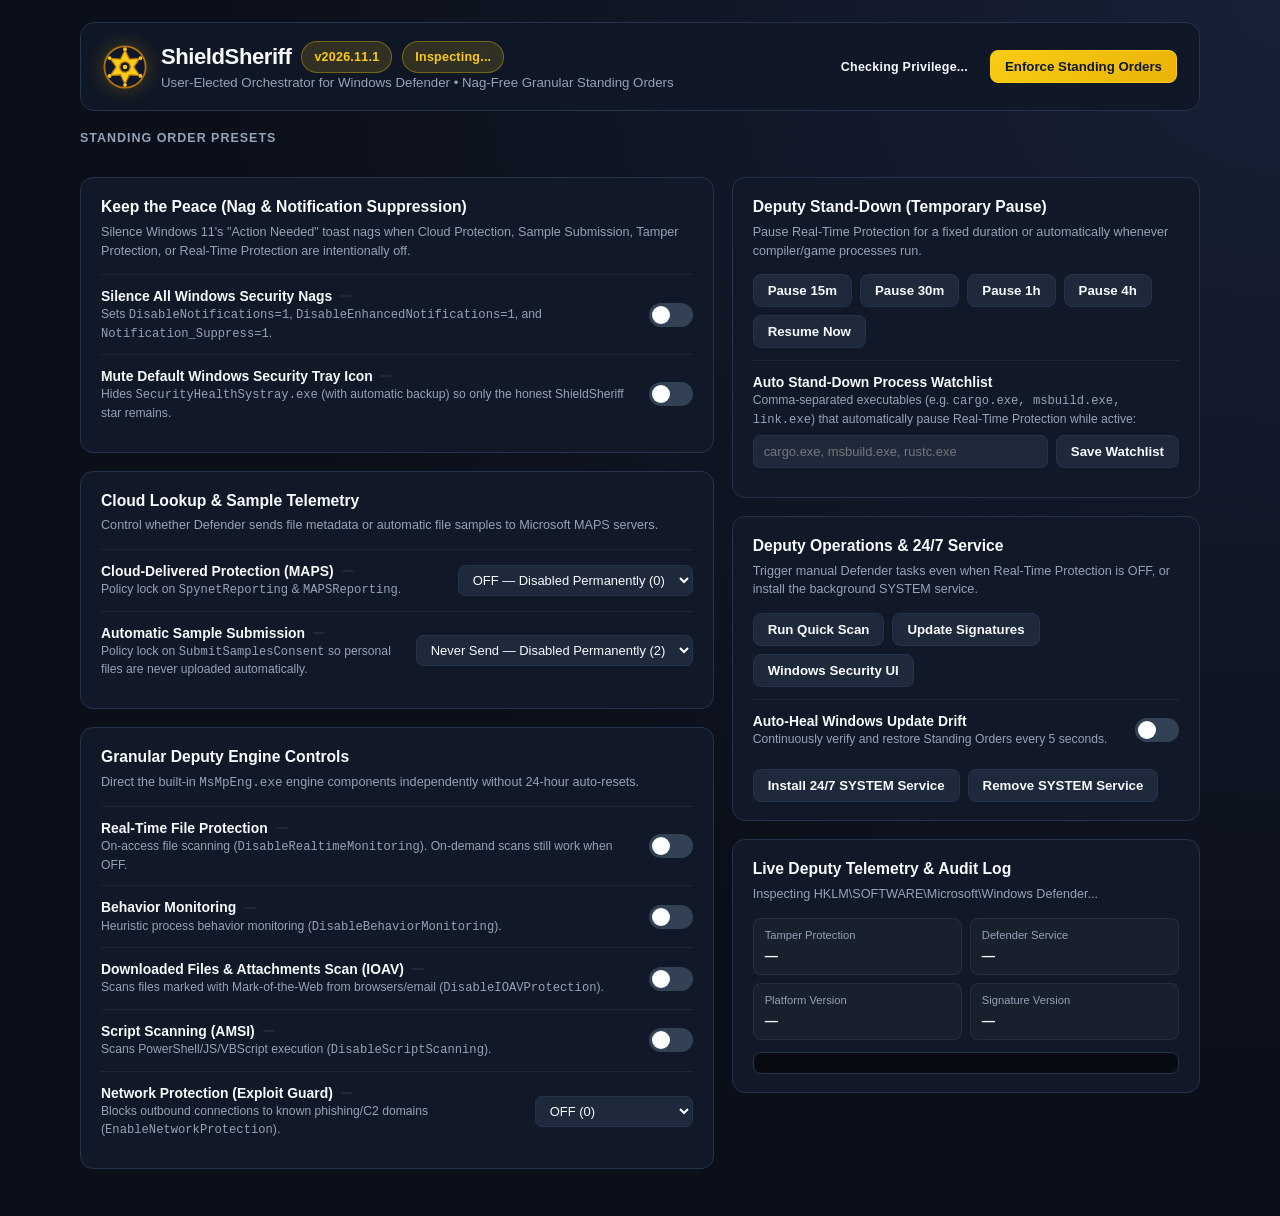
==== internal/ui/dashboard.html @ c029286a "feat(version): add structured CalVer metadata package and `version` subcommand Expose tested Windows" ====
<!DOCTYPE html>
<html lang="en">
<head>
<meta charset="UTF-8">
<meta name="viewport" content="width=device-width, initial-scale=1.0">
<title>ShieldSheriff — Command Center</title>
<style>
  :root {
    --bg: #0b0f19;
    --panel: #111827;
    --panel-alt: #1e293b;
    --border: #26334d;
    --gold: #facc15;
    --gold-dim: rgba(250, 204, 21, 0.14);
    --cyan: #38bdf8;
    --cyan-dim: rgba(56, 189, 248, 0.14);
    --green: #22c55e;
    --green-dim: rgba(34, 197, 94, 0.14);
    --amber: #fb923c;
    --amber-dim: rgba(251, 146, 60, 0.15);
    --text: #f8fafc;
    --muted: #94a3b8;
  }
  * { box-sizing: border-box; margin: 0; padding: 0; }
  body {
    font-family: "Segoe UI Variable Text", "Segoe UI", -apple-system, BlinkMacSystemFont, sans-serif;
    background: radial-gradient(circle at top right, #172036 0%, var(--bg) 60%);
    color: var(--text);
    min-height: 100vh;
    padding: 22px 26px 40px;
    line-height: 1.45;
  }
  .container { max-width: 1120px; margin: 0 auto; }

  /* Header */
  header {
    display: flex;
    align-items: center;
    justify-content: space-between;
    gap: 16px;
    padding: 18px 22px;
    background: rgba(17, 24, 39, 0.88);
    border: 1px solid var(--border);
    border-radius: 14px;
    backdrop-filter: blur(12px);
    margin-bottom: 18px;
  }
  .brand { display: flex; align-items: center; gap: 14px; }
  .brand svg { width: 44px; height: 44px; flex-shrink: 0; filter: drop-shadow(0 0 10px rgba(250, 204, 21, 0.25)); }
  .brand h1 { font-size: 1.38rem; font-weight: 700; letter-spacing: -0.02em; display: flex; align-items: center; gap: 10px; }
  .brand p { font-size: 0.83rem; color: var(--muted); }

  .header-right { display: flex; align-items: center; gap: 10px; flex-wrap: wrap; }
  .pill {
    display: inline-flex;
    align-items: center;
    gap: 7px;
    padding: 6px 12px;
    border-radius: 999px;
    font-size: 0.78rem;
    font-weight: 600;
    letter-spacing: 0.02em;
  }
  .pill.gold { background: var(--gold-dim); color: var(--gold); border: 1px solid rgba(250, 204, 21, 0.35); }
  .pill.green { background: var(--green-dim); color: var(--green); border: 1px solid rgba(34, 197, 94, 0.35); }
  .pill.cyan { background: var(--cyan-dim); color: var(--cyan); border: 1px solid rgba(56, 189, 248, 0.35); }
  .pill.amber { background: var(--amber-dim); color: var(--amber); border: 1px solid rgba(251, 146, 60, 0.4); }

  /* Buttons */
  button {
    font-family: inherit;
    cursor: pointer;
    border: 1px solid var(--border);
    background: var(--panel-alt);
    color: var(--text);
    padding: 8px 14px;
    border-radius: 8px;
    font-size: 0.83rem;
    font-weight: 600;
    transition: all 0.15s ease;
  }
  button:hover { border-color: var(--gold); background: #26354f; }
  button.primary {
    background: linear-gradient(135deg, #facc15 0%, #eab308 100%);
    color: #0f172a;
    border-color: #facc15;
  }
  button.primary:hover { filter: brightness(1.06); }
  button.warn {
    background: var(--amber-dim);
    color: var(--amber);
    border-color: rgba(251, 146, 60, 0.45);
  }

  /* Alert Callouts */
  .callout {
    padding: 14px 18px;
    border-radius: 12px;
    margin-bottom: 18px;
    display: none;
    align-items: center;
    justify-content: space-between;
    gap: 16px;
  }
  .callout.amber {
    background: rgba(251, 146, 60, 0.1);
    border: 1px solid rgba(251, 146, 60, 0.4);
  }
  .callout.cyan {
    background: rgba(56, 189, 248, 0.1);
    border: 1px solid rgba(56, 189, 248, 0.4);
  }
  .callout h3 { font-size: 0.92rem; margin-bottom: 3px; }
  .callout p { font-size: 0.81rem; color: var(--muted); }

  /* Presets Bar */
  .section-title {
    font-size: 0.78rem;
    text-transform: uppercase;
    letter-spacing: 0.08em;
    color: var(--muted);
    font-weight: 700;
    margin-bottom: 10px;
  }
  .presets-grid {
    display: grid;
    grid-template-columns: repeat(4, 1fr);
    gap: 12px;
    margin-bottom: 20px;
  }
  @media (max-width: 900px) { .presets-grid { grid-template-columns: repeat(2, 1fr); } }
  .preset-card {
    background: var(--panel);
    border: 1px solid var(--border);
    border-radius: 11px;
    padding: 13px 15px;
    cursor: pointer;
    transition: all 0.15s ease;
    display: flex;
    flex-direction: column;
    justify-content: space-between;
  }
  .preset-card:hover { border-color: rgba(250, 204, 21, 0.55); transform: translateY(-1px); }
  .preset-card.active {
    border-color: var(--gold);
    background: linear-gradient(180deg, rgba(250, 204, 21, 0.10) 0%, var(--panel) 100%);
    box-shadow: 0 0 0 1px rgba(250, 204, 21, 0.25);
  }
  .preset-card h4 { font-size: 0.89rem; color: var(--text); margin-bottom: 5px; display: flex; align-items: center; justify-content: space-between; }
  .preset-card p { font-size: 0.76rem; color: var(--muted); }

  /* Main 2-column Grid */
  .main-grid {
    display: grid;
    grid-template-columns: 1.15fr 0.85fr;
    gap: 18px;
  }
  @media (max-width: 920px) { .main-grid { grid-template-columns: 1fr; } }

  .card {
    background: var(--panel);
    border: 1px solid var(--border);
    border-radius: 13px;
    padding: 18px 20px;
    margin-bottom: 18px;
  }
  .card h2 {
    font-size: 0.98rem;
    font-weight: 700;
    margin-bottom: 4px;
    display: flex;
    align-items: center;
    justify-content: space-between;
  }
  .card .sub { font-size: 0.79rem; color: var(--muted); margin-bottom: 14px; }

  /* Toggle Rows */
  .setting-row {
    display: flex;
    align-items: center;
    justify-content: space-between;
    gap: 14px;
    padding: 11px 0;
    border-top: 1px solid rgba(255, 255, 255, 0.06);
  }
  .setting-row:first-of-type { border-top: none; }
  .setting-info h4 { font-size: 0.87rem; font-weight: 600; display: flex; align-items: center; gap: 8px; }
  .setting-info p { font-size: 0.76rem; color: var(--muted); }
  .live-tag {
    font-size: 0.68rem;
    padding: 1px 6px;
    border-radius: 4px;
    background: rgba(255,255,255,0.07);
    color: var(--muted);
    font-weight: 600;
  }

  /* Switch */
  .switch {
    position: relative;
    width: 44px;
    height: 24px;
    flex-shrink: 0;
  }
  .switch input { opacity: 0; width: 0; height: 0; }
  .slider {
    position: absolute; cursor: pointer;
    top: 0; left: 0; right: 0; bottom: 0;
    background-color: #334155;
    transition: .2s;
    border-radius: 24px;
  }
  .slider:before {
    position: absolute; content: "";
    height: 18px; width: 18px;
    left: 3px; bottom: 3px;
    background-color: white;
    transition: .2s;
    border-radius: 50%;
  }
  input:checked + .slider { background-color: var(--gold); }
  input:checked + .slider:before { transform: translateX(20px); background-color: #0f172a; }

  select, input[type="text"] {
    background: var(--panel-alt);
    color: var(--text);
    border: 1px solid var(--border);
    border-radius: 7px;
    padding: 6px 10px;
    font-size: 0.81rem;
    font-family: inherit;
  }

  .btn-row { display: flex; gap: 8px; flex-wrap: wrap; margin-top: 10px; }

  /* Telemetry KV & Audit Log */
  .kv-grid {
    display: grid;
    grid-template-columns: repeat(2, 1fr);
    gap: 8px;
    margin-bottom: 12px;
  }
  .kv-box {
    background: rgba(255, 255, 255, 0.03);
    border: 1px solid rgba(255, 255, 255, 0.06);
    border-radius: 8px;
    padding: 8px 11px;
  }
  .kv-box span { display: block; font-size: 0.7rem; color: var(--muted); }
  .kv-box strong { font-size: 0.83rem; }

  .audit-list {
    max-height: 185px;
    overflow-y: auto;
    font-family: "Cascadia Code", Consolas, monospace;
    font-size: 0.74rem;
    background: #080b12;
    border: 1px solid var(--border);
    border-radius: 8px;
    padding: 10px;
  }
  .audit-item { padding: 3px 0; border-bottom: 1px solid rgba(255,255,255,0.04); color: #cbd5e1; }
  .audit-item .ts { color: var(--muted); margin-right: 6px; }
  .audit-item .cat { color: var(--gold); font-weight: 700; margin-right: 6px; }

  #toast {
    position: fixed;
    bottom: 20px;
    right: 24px;
    background: #1e293b;
    border: 1px solid var(--gold);
    color: var(--text);
    padding: 11px 16px;
    border-radius: 10px;
    font-size: 0.83rem;
    font-weight: 600;
    box-shadow: 0 10px 30px rgba(0,0,0,0.5);
    display: none;
    z-index: 1000;
  }
</style>
</head>
<body>
<div class="container">
  <header>
    <div class="brand">
      <svg viewBox="0 0 64 64" fill="none" xmlns="http://www.w3.org/2000/svg">
        <circle cx="32" cy="32" r="30" fill="#0F172A" stroke="#B47309" stroke-width="2.5"/>
        <polygon points="32,7 38.5,20.5 53.5,19.5 45,32 53.5,44.5 38.5,43.5 32,57 25.5,43.5 10.5,44.5 19,32 10.5,19.5 25.5,20.5" fill="#FACC15" stroke="#B47309" stroke-width="1.8"/>
        <circle cx="32" cy="6" r="2.7" fill="#FACC15"/>
        <circle cx="54.5" cy="19" r="2.7" fill="#FACC15"/>
        <circle cx="54.5" cy="45" r="2.7" fill="#FACC15"/>
        <circle cx="32" cy="58" r="2.7" fill="#FACC15"/>
        <circle cx="9.5" cy="45" r="2.7" fill="#FACC15"/>
        <circle cx="9.5" cy="19" r="2.7" fill="#FACC15"/>
        <circle cx="32" cy="32" r="7.5" fill="#0F172A" stroke="#B47309" stroke-width="2"/>
        <circle cx="32" cy="32" r="3.2" fill="#FACC15"/>
      </svg>
      <div>
        <h1>ShieldSheriff <span class="pill gold" id="versionBadge">v2026.11.1</span> <span class="pill gold" id="complianceBadge">Inspecting...</span></h1>
        <p>User-Elected Orchestrator for Windows Defender &bull; Nag-Free Granular Standing Orders</p>
      </div>
    </div>
    <div class="header-right">
      <span class="pill" id="elevationBadge">Checking Privilege...</span>
      <button class="warn" id="btnElevate" style="display:none" onclick="elevateApp()">&#9889; Relaunch as Admin</button>
      <button onclick="enforceNow()" class="primary">Enforce Standing Orders</button>
    </div>
  </header>

  <!-- Tamper Protection Handoff Banner -->
  <div class="callout amber" id="tamperBanner">
    <div>
      <h3>One-Time Tamper Protection Handoff Needed</h3>
      <p>Windows Defender's kernel driver (<code>WdFilter.sys</code>) currently has <strong>Tamper Protection ON</strong>, which blocks third-party policy locks. Flip Tamper Protection OFF once in Windows Security so ShieldSheriff can lock your Standing Orders permanently.</p>
    </div>
    <button class="warn" onclick="apiCall('/api/open-winsec')">Open Windows Security</button>
  </div>

  <!-- Active Stand-Down Banner -->
  <div class="callout cyan" id="standDownBanner">
    <div>
      <h3 id="standDownTitle">Deputy Standing Down</h3>
      <p id="standDownDesc">Real-Time Protection is temporarily paused. ShieldSheriff will automatically restore your Standing Orders when complete.</p>
    </div>
    <button onclick="standDown(0)">Resume Duty Now</button>
  </div>

  <!-- Presets -->
  <div class="section-title">Standing Order Presets</div>
  <div class="presets-grid" id="presetsGrid"></div>

  <div class="main-grid">
    <!-- Left Column: Granular Standing Orders -->
    <div>
      <!-- Keep the Peace -->
      <div class="card">
        <h2>Keep the Peace (Nag &amp; Notification Suppression)</h2>
        <div class="sub">Silence Windows 11's "Action Needed" toast nags when Cloud Protection, Sample Submission, Tamper Protection, or Real-Time Protection are intentionally off.</div>

        <div class="setting-row">
          <div class="setting-info">
            <h4>Silence All Windows Security Nags <span class="live-tag" id="liveNagTag"></span></h4>
            <p>Sets <code>DisableNotifications=1</code>, <code>DisableEnhancedNotifications=1</code>, and <code>Notification_Suppress=1</code>.</p>
          </div>
          <label class="switch">
            <input type="checkbox" id="chkSuppressAllNags" onchange="saveOrdersFromUI()">
            <span class="slider"></span>
          </label>
        </div>

        <div class="setting-row">
          <div class="setting-info">
            <h4>Mute Default Windows Security Tray Icon <span class="live-tag" id="liveTrayTag"></span></h4>
            <p>Hides <code>SecurityHealthSystray.exe</code> (with automatic backup) so only the honest ShieldSheriff star remains.</p>
          </div>
          <label class="switch">
            <input type="checkbox" id="chkMuteSystray" onchange="saveOrdersFromUI()">
            <span class="slider"></span>
          </label>
        </div>
      </div>

      <!-- Cloud & Telemetry -->
      <div class="card">
        <h2>Cloud Lookup &amp; Sample Telemetry</h2>
        <div class="sub">Control whether Defender sends file metadata or automatic file samples to Microsoft MAPS servers.</div>

        <div class="setting-row">
          <div class="setting-info">
            <h4>Cloud-Delivered Protection (MAPS) <span class="live-tag" id="liveCloudTag"></span></h4>
            <p>Policy lock on <code>SpynetReporting</code> &amp; <code>MAPSReporting</code>.</p>
          </div>
          <select id="selCloud" onchange="saveOrdersFromUI()">
            <option value="0">OFF — Disabled Permanently (0)</option>
            <option value="1">Basic Membership (1)</option>
            <option value="2">Advanced Membership (2)</option>
          </select>
        </div>

        <div class="setting-row">
          <div class="setting-info">
            <h4>Automatic Sample Submission <span class="live-tag" id="liveSamplesTag"></span></h4>
            <p>Policy lock on <code>SubmitSamplesConsent</code> so personal files are never uploaded automatically.</p>
          </div>
          <select id="selSamples" onchange="saveOrdersFromUI()">
            <option value="2">Never Send — Disabled Permanently (2)</option>
            <option value="0">Always Prompt (0)</option>
            <option value="1">Send Safe Samples Only (1)</option>
            <option value="3">Send All Samples (3)</option>
          </select>
        </div>
      </div>

      <!-- Local Deputy Engine Toggles -->
      <div class="card">
        <h2>Granular Deputy Engine Controls</h2>
        <div class="sub">Direct the built-in <code>MsMpEng.exe</code> engine components independently without 24-hour auto-resets.</div>

        <div class="setting-row">
          <div class="setting-info">
            <h4>Real-Time File Protection <span class="live-tag" id="liveRtpTag"></span></h4>
            <p>On-access file scanning (<code>DisableRealtimeMonitoring</code>). On-demand scans still work when OFF.</p>
          </div>
          <label class="switch">
            <input type="checkbox" id="chkRealtime" onchange="saveOrdersFromUI()">
            <span class="slider"></span>
          </label>
        </div>

        <div class="setting-row">
          <div class="setting-info">
            <h4>Behavior Monitoring <span class="live-tag" id="liveBmTag"></span></h4>
            <p>Heuristic process behavior monitoring (<code>DisableBehaviorMonitoring</code>).</p>
          </div>
          <label class="switch">
            <input type="checkbox" id="chkBehavior" onchange="saveOrdersFromUI()">
            <span class="slider"></span>
          </label>
        </div>

        <div class="setting-row">
          <div class="setting-info">
            <h4>Downloaded Files &amp; Attachments Scan (IOAV) <span class="live-tag" id="liveIoavTag"></span></h4>
            <p>Scans files marked with Mark-of-the-Web from browsers/email (<code>DisableIOAVProtection</code>).</p>
          </div>
          <label class="switch">
            <input type="checkbox" id="chkIOAV" onchange="saveOrdersFromUI()">
            <span class="slider"></span>
          </label>
        </div>

        <div class="setting-row">
          <div class="setting-info">
            <h4>Script Scanning (AMSI) <span class="live-tag" id="liveScriptTag"></span></h4>
            <p>Scans PowerShell/JS/VBScript execution (<code>DisableScriptScanning</code>).</p>
          </div>
          <label class="switch">
            <input type="checkbox" id="chkScript" onchange="saveOrdersFromUI()">
            <span class="slider"></span>
          </label>
        </div>

        <div class="setting-row">
          <div class="setting-info">
            <h4>Network Protection (Exploit Guard) <span class="live-tag" id="liveNetTag"></span></h4>
            <p>Blocks outbound connections to known phishing/C2 domains (<code>EnableNetworkProtection</code>).</p>
          </div>
          <select id="selNetwork" onchange="saveOrdersFromUI()">
            <option value="0">OFF (0)</option>
            <option value="1">Enabled / Block (1)</option>
            <option value="2">Audit Mode Only (2)</option>
          </select>
        </div>
      </div>
    </div>

    <!-- Right Column: Stand-Down, Service, Telemetry & Audit -->
    <div>
      <!-- Stand-Down Timer & Process Watch -->
      <div class="card">
        <h2>Deputy Stand-Down (Temporary Pause)</h2>
        <div class="sub">Pause Real-Time Protection for a fixed duration or automatically whenever compiler/game processes run.</div>

        <div class="btn-row">
          <button onclick="standDown(15)">Pause 15m</button>
          <button onclick="standDown(30)">Pause 30m</button>
          <button onclick="standDown(60)">Pause 1h</button>
          <button onclick="standDown(240)">Pause 4h</button>
          <button onclick="standDown(0)">Resume Now</button>
        </div>

        <div class="setting-row" style="margin-top: 12px;">
          <div class="setting-info" style="width:100%">
            <h4>Auto Stand-Down Process Watchlist</h4>
            <p style="margin-bottom:6px">Comma-separated executables (e.g. <code>cargo.exe, msbuild.exe, link.exe</code>) that automatically pause Real-Time Protection while active:</p>
            <div style="display:flex; gap:8px;">
              <input type="text" id="txtWatchProcs" style="flex:1" placeholder="cargo.exe, msbuild.exe, rustc.exe">
              <button onclick="saveOrdersFromUI()">Save Watchlist</button>
            </div>
          </div>
        </div>
      </div>

      <!-- Deputy Actions & Persistence -->
      <div class="card">
        <h2>Deputy Operations &amp; 24/7 Service</h2>
        <div class="sub">Trigger manual Defender tasks even when Real-Time Protection is OFF, or install the background SYSTEM service.</div>

        <div class="btn-row" style="margin-bottom: 12px;">
          <button onclick="apiCall('/api/quick-scan')">Run Quick Scan</button>
          <button onclick="apiCall('/api/update-sigs')">Update Signatures</button>
          <button onclick="apiCall('/api/open-winsec')">Windows Security UI</button>
        </div>

        <div class="setting-row">
          <div class="setting-info">
            <h4>Auto-Heal Windows Update Drift</h4>
            <p>Continuously verify and restore Standing Orders every 5 seconds.</p>
          </div>
          <label class="switch">
            <input type="checkbox" id="chkEnforceLoop" onchange="saveOrdersFromUI()">
            <span class="slider"></span>
          </label>
        </div>

        <div class="btn-row">
          <button onclick="apiCall('/api/service-install')">Install 24/7 SYSTEM Service</button>
          <button onclick="apiCall('/api/service-uninstall')">Remove SYSTEM Service</button>
        </div>
      </div>

      <!-- Live Telemetry & Audit Log -->
      <div class="card">
        <h2>Live Deputy Telemetry &amp; Audit Log</h2>
        <div class="sub" id="cfgPathLabel">Inspecting HKLM\SOFTWARE\Microsoft\Windows Defender...</div>

        <div class="kv-grid">
          <div class="kv-box">
            <span>Tamper Protection</span>
            <strong id="kvTamper">—</strong>
          </div>
          <div class="kv-box">
            <span>Defender Service</span>
            <strong id="kvService">—</strong>
          </div>
          <div class="kv-box">
            <span>Platform Version</span>
            <strong id="kvPlatform">—</strong>
          </div>
          <div class="kv-box">
            <span>Signature Version</span>
            <strong id="kvSig">—</strong>
          </div>
        </div>

        <div class="audit-list" id="auditList"></div>
      </div>
    </div>
  </div>
</div>

<div id="toast"></div>

<script>
let currentState = null;

function showToast(msg) {
  const el = document.getElementById('toast');
  el.textContent = msg;
  el.style.display = 'block';
  clearTimeout(window._toastTimer);
  window._toastTimer = setTimeout(() => { el.style.display = 'none'; }, 3500);
}

async function fetchState() {
  try {
    const res = await fetch('/api/state');
    const data = await res.json();
    currentState = data;
    renderState(data);
  } catch (e) {
    console.error(e);
  }
}

function renderState(data) {
  const st = data.status;
  const ord = data.orders;
  const sd = data.standDown;
  if (data.version && data.version.version) {
    const vEl = document.getElementById('versionBadge');
    if (vEl) vEl.textContent = 'v' + data.version.version;
  }

  // Compliance Pill
  const compEl = document.getElementById('complianceBadge');
  if (sd.active) {
    compEl.className = 'pill cyan';
    compEl.textContent = 'STAND-DOWN ACTIVE';
  } else if (st.inCompliance) {
    compEl.className = 'pill green';
    compEl.textContent = '★ KEEPING THE PEACE';
  } else {
    compEl.className = 'pill amber';
    compEl.textContent = st.driftItems.length + ' DRIFT ITEM(S)';
  }

  // Elevation Pill
  const elevEl = document.getElementById('elevationBadge');
  const btnElev = document.getElementById('btnElevate');
  if (st.isElevated) {
    elevEl.className = 'pill gold';
    elevEl.textContent = '★ SHERIFF SWORN IN (ADMIN)';
    btnElev.style.display = 'none';
  } else {
    elevEl.className = 'pill amber';
    elevEl.textContent = 'READ-ONLY (UNPRIVILEGED)';
    btnElev.style.display = 'inline-block';
  }

  // Callout banners
  document.getElementById('tamperBanner').style.display = st.tamperProtectionActive ? 'flex' : 'none';
  const sdBanner = document.getElementById('standDownBanner');
  if (sd.active) {
    sdBanner.style.display = 'flex';
    document.getElementById('standDownTitle').textContent = 'Deputy Standing Down — ' + sd.reason;
  } else {
    sdBanner.style.display = 'none';
  }

  // Presets
  const pGrid = document.getElementById('presetsGrid');
  pGrid.innerHTML = '';
  (data.presets || []).forEach(p => {
    const div = document.createElement('div');
    div.className = 'preset-card' + (ord.presetName === p.id ? ' active' : '');
    div.onclick = () => applyPreset(p.id);
    div.innerHTML = `<h4>${p.name} ${ord.presetName === p.id ? '<span>★</span>' : ''}</h4><p>${p.description}</p>`;
    pGrid.appendChild(div);
  });

  // Form controls
  document.getElementById('chkSuppressAllNags').checked = !!ord.suppressAllNags;
  document.getElementById('chkMuteSystray').checked = !!ord.muteWindowsSecSystray;
  document.getElementById('selCloud').value = String(ord.cloudProtection);
  document.getElementById('selSamples').value = String(ord.sampleSubmission);
  document.getElementById('chkRealtime').checked = !!ord.realtimeProtection;
  document.getElementById('chkBehavior').checked = !!ord.behaviorMonitoring;
  document.getElementById('chkIOAV').checked = !!ord.ioavProtection;
  document.getElementById('chkScript').checked = !!ord.scriptScanning;
  document.getElementById('selNetwork').value = String(ord.networkProtection);
  document.getElementById('chkEnforceLoop').checked = !!ord.enforceLoop;

  if (document.activeElement !== document.getElementById('txtWatchProcs')) {
    document.getElementById('txtWatchProcs').value = (ord.autoStandDownProcesses || []).join(', ');
  }

  // Live tags
  document.getElementById('liveNagTag').textContent = st.nagsSuppressed ? 'Live: Silenced' : 'Live: Active';
  document.getElementById('liveTrayTag').textContent = st.securityTrayIconMuted ? 'Live: Muted' : 'Live: Visible';
  document.getElementById('liveCloudTag').textContent = 'Live: ' + (st.cloudProtection === 0 ? 'OFF' : st.cloudProtection);
  document.getElementById('liveSamplesTag').textContent = 'Live: ' + (st.sampleSubmission === 2 ? 'Never (2)' : st.sampleSubmission);
  document.getElementById('liveRtpTag').textContent = 'Live: ' + (st.realtimeProtection ? 'ON' : 'OFF');
  document.getElementById('liveBmTag').textContent = 'Live: ' + (st.behaviorMonitoring ? 'ON' : 'OFF');
  document.getElementById('liveIoavTag').textContent = 'Live: ' + (st.ioavProtection ? 'ON' : 'OFF');
  document.getElementById('liveScriptTag').textContent = 'Live: ' + (st.scriptScanning ? 'ON' : 'OFF');
  document.getElementById('liveNetTag').textContent = 'Live: ' + st.networkProtection;

  // Telemetry KV
  document.getElementById('kvTamper').textContent = st.tamperProtectionActive
    ? `ON (0x${st.tamperProtectionRaw.toString(16)})`
    : `OFF (0x${st.tamperProtectionRaw.toString(16)})`;
  document.getElementById('kvService').textContent = st.serviceRunning ? 'Running (Active)' : 'Stopped';
  document.getElementById('kvPlatform').textContent = st.platformVersion || 'Built-in';
  document.getElementById('kvSig').textContent = st.signatureVersion || '—';
  document.getElementById('cfgPathLabel').textContent = 'Orders file: ' + (data.configPath || '');

  // Audit Log
  const auditEl = document.getElementById('auditList');
  auditEl.innerHTML = '';
  (data.auditLog || []).forEach(entry => {
    const row = document.createElement('div');
    row.className = 'audit-item';
    const ts = new Date(entry.timestamp).toLocaleTimeString();
    row.innerHTML = `<span class="ts">[${ts}]</span><span class="cat">${entry.category}</span>${entry.message}`;
    auditEl.appendChild(row);
  });
}

async function saveOrdersFromUI() {
  if (!currentState) return;
  const watchRaw = document.getElementById('txtWatchProcs').value;
  const watchList = watchRaw.split(',').map(s => s.trim()).filter(Boolean);

  const orders = {
    ...currentState.orders,
    presetName: 'custom',
    elected: true,
    enforceLoop: document.getElementById('chkEnforceLoop').checked,
    suppressAllNags: document.getElementById('chkSuppressAllNags').checked,
    suppressEnhancedNags: document.getElementById('chkSuppressAllNags').checked,
    muteWindowsSecSystray: document.getElementById('chkMuteSystray').checked,
    cloudProtection: parseInt(document.getElementById('selCloud').value, 10),
    sampleSubmission: parseInt(document.getElementById('selSamples').value, 10),
    realtimeProtection: document.getElementById('chkRealtime').checked,
    behaviorMonitoring: document.getElementById('chkBehavior').checked,
    ioavProtection: document.getElementById('chkIOAV').checked,
    scriptScanning: document.getElementById('chkScript').checked,
    networkProtection: parseInt(document.getElementById('selNetwork').value, 10),
    autoStandDownProcesses: watchList,
  };

  const res = await fetch('/api/orders', {
    method: 'POST',
    headers: {'Content-Type': 'application/json'},
    body: JSON.stringify(orders)
  });
  const out = await res.json();
  showToast(out.message || 'Standing Orders updated');
  fetchState();
}

async function applyPreset(id) {
  const res = await fetch('/api/preset?id=' + encodeURIComponent(id), { method: 'POST' });
  const out = await res.json();
  showToast(out.message || 'Preset applied');
  fetchState();
}

async function standDown(minutes) {
  const res = await fetch('/api/standdown?minutes=' + minutes, { method: 'POST' });
  const out = await res.json();
  showToast(out.message || 'Updated Stand-Down state');
  fetchState();
}

async function enforceNow() {
  const res = await fetch('/api/enforce', { method: 'POST' });
  const out = await res.json();
  showToast(out.message || 'Standing Orders enforced');
  fetchState();
}

async function elevateApp() {
  const res = await fetch('/api/elevate', { method: 'POST' });
  const out = await res.json();
  showToast(out.message || 'Launching Administrator prompt...');
}

async function apiCall(path) {
  showToast('Working...');
  const res = await fetch(path, { method: 'POST' });
  const out = await res.json();
  showToast(out.message || 'Done');
  fetchState();
}

fetchState();
setInterval(fetchState, 3000);
</script>
</body>
</html>
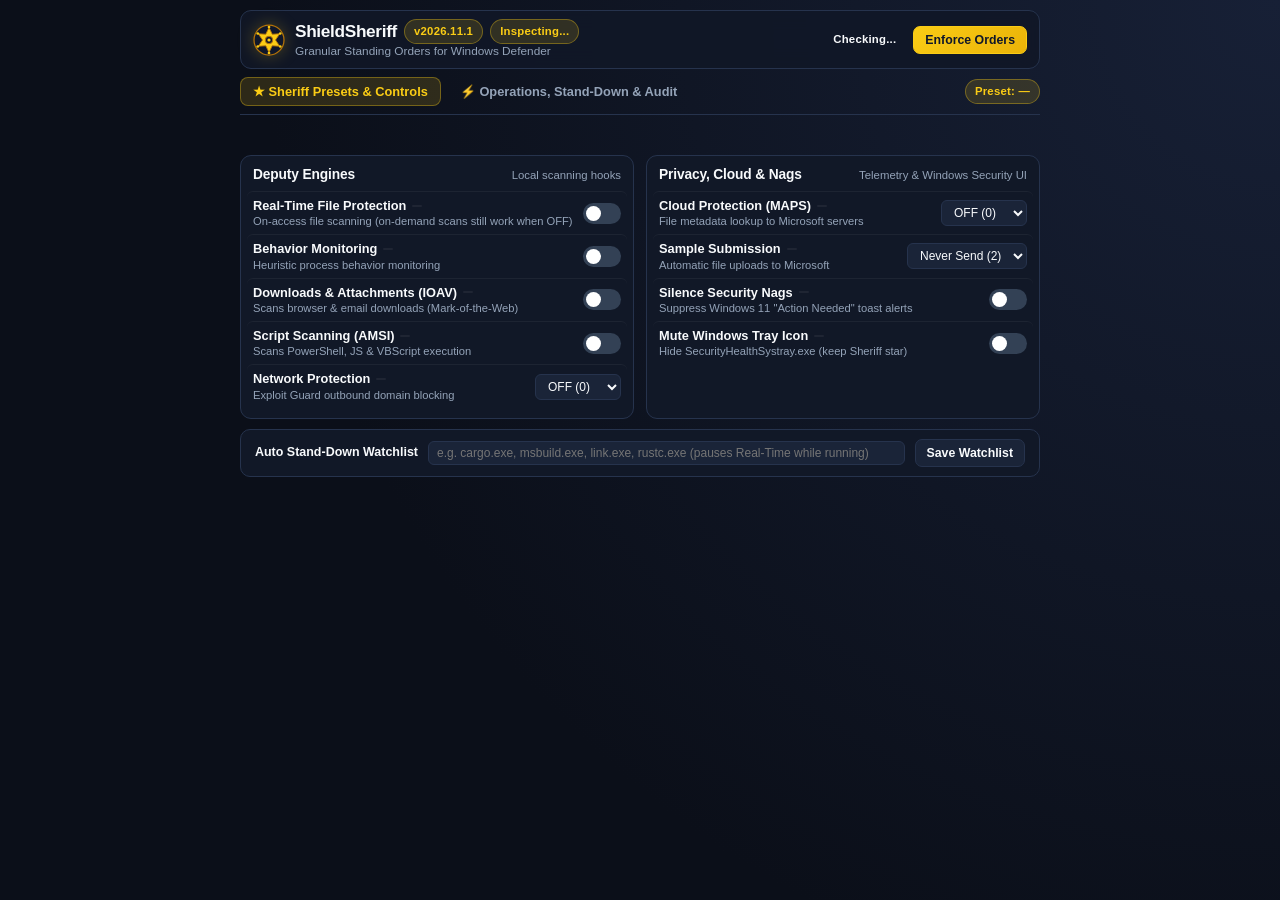
==== commit 4930abd0: "feat(ui): compact Command Center, SVG Sheriff presets, single-instance lock (v2026.11.2)" ====
--- a/internal/ui/dashboard.html
+++ b/internal/ui/dashboard.html
@@ -8,7 +8,7 @@
   :root {
     --bg: #0b0f19;
     --panel: #111827;
-    --panel-alt: #1e293b;
+    --panel-alt: #1a2438;
     --border: #26334d;
     --gold: #facc15;
     --gold-dim: rgba(250, 204, 21, 0.14);
@@ -24,60 +24,62 @@
   * { box-sizing: border-box; margin: 0; padding: 0; }
   body {
     font-family: "Segoe UI Variable Text", "Segoe UI", -apple-system, BlinkMacSystemFont, sans-serif;
-    background: radial-gradient(circle at top right, #172036 0%, var(--bg) 60%);
+    background: radial-gradient(circle at top right, #172036 0%, var(--bg) 65%);
     color: var(--text);
     min-height: 100vh;
-    padding: 22px 26px 40px;
-    line-height: 1.45;
-  }
-  .container { max-width: 1120px; margin: 0 auto; }
-
-  /* Header */
+    padding: 10px 14px 14px;
+    line-height: 1.35;
+    font-size: 13px;
+    overflow-x: hidden;
+  }
+  .container { max-width: 800px; margin: 0 auto; }
+
+  /* Compact Header */
   header {
     display: flex;
     align-items: center;
     justify-content: space-between;
-    gap: 16px;
-    padding: 18px 22px;
-    background: rgba(17, 24, 39, 0.88);
+    gap: 10px;
+    padding: 8px 12px;
+    background: rgba(17, 24, 39, 0.9);
     border: 1px solid var(--border);
-    border-radius: 14px;
-    backdrop-filter: blur(12px);
-    margin-bottom: 18px;
-  }
-  .brand { display: flex; align-items: center; gap: 14px; }
-  .brand svg { width: 44px; height: 44px; flex-shrink: 0; filter: drop-shadow(0 0 10px rgba(250, 204, 21, 0.25)); }
-  .brand h1 { font-size: 1.38rem; font-weight: 700; letter-spacing: -0.02em; display: flex; align-items: center; gap: 10px; }
-  .brand p { font-size: 0.83rem; color: var(--muted); }
-
-  .header-right { display: flex; align-items: center; gap: 10px; flex-wrap: wrap; }
+    border-radius: 11px;
+    backdrop-filter: blur(10px);
+    margin-bottom: 8px;
+  }
+  .brand { display: flex; align-items: center; gap: 10px; }
+  .brand svg { width: 32px; height: 32px; flex-shrink: 0; filter: drop-shadow(0 0 8px rgba(250, 204, 21, 0.25)); }
+  .brand h1 { font-size: 1.08rem; font-weight: 700; letter-spacing: -0.02em; display: flex; align-items: center; gap: 7px; flex-wrap: wrap; }
+  .brand p { font-size: 0.74rem; color: var(--muted); }
+
+  .header-right { display: flex; align-items: center; gap: 8px; flex-wrap: wrap; }
   .pill {
     display: inline-flex;
     align-items: center;
-    gap: 7px;
-    padding: 6px 12px;
+    gap: 5px;
+    padding: 4px 9px;
     border-radius: 999px;
-    font-size: 0.78rem;
+    font-size: 0.71rem;
     font-weight: 600;
     letter-spacing: 0.02em;
+    white-space: nowrap;
   }
   .pill.gold { background: var(--gold-dim); color: var(--gold); border: 1px solid rgba(250, 204, 21, 0.35); }
   .pill.green { background: var(--green-dim); color: var(--green); border: 1px solid rgba(34, 197, 94, 0.35); }
   .pill.cyan { background: var(--cyan-dim); color: var(--cyan); border: 1px solid rgba(56, 189, 248, 0.35); }
   .pill.amber { background: var(--amber-dim); color: var(--amber); border: 1px solid rgba(251, 146, 60, 0.4); }
 
-  /* Buttons */
   button {
     font-family: inherit;
     cursor: pointer;
     border: 1px solid var(--border);
     background: var(--panel-alt);
     color: var(--text);
-    padding: 8px 14px;
-    border-radius: 8px;
-    font-size: 0.83rem;
+    padding: 6px 11px;
+    border-radius: 7px;
+    font-size: 0.77rem;
     font-weight: 600;
-    transition: all 0.15s ease;
+    transition: all 0.14s ease;
   }
   button:hover { border-color: var(--gold); background: #26354f; }
   button.primary {
@@ -94,170 +96,336 @@
 
   /* Alert Callouts */
   .callout {
-    padding: 14px 18px;
-    border-radius: 12px;
-    margin-bottom: 18px;
+    padding: 9px 13px;
+    border-radius: 10px;
+    margin-bottom: 10px;
     display: none;
     align-items: center;
     justify-content: space-between;
-    gap: 16px;
-  }
-  .callout.amber {
-    background: rgba(251, 146, 60, 0.1);
-    border: 1px solid rgba(251, 146, 60, 0.4);
-  }
-  .callout.cyan {
-    background: rgba(56, 189, 248, 0.1);
-    border: 1px solid rgba(56, 189, 248, 0.4);
-  }
-  .callout h3 { font-size: 0.92rem; margin-bottom: 3px; }
-  .callout p { font-size: 0.81rem; color: var(--muted); }
-
-  /* Presets Bar */
-  .section-title {
-    font-size: 0.78rem;
-    text-transform: uppercase;
-    letter-spacing: 0.08em;
+    gap: 12px;
+  }
+  .callout.amber { background: rgba(251, 146, 60, 0.1); border: 1px solid rgba(251, 146, 60, 0.4); }
+  .callout.cyan { background: rgba(56, 189, 248, 0.1); border: 1px solid rgba(56, 189, 248, 0.4); }
+  .callout h3 { font-size: 0.83rem; margin-bottom: 1px; }
+  .callout p { font-size: 0.74rem; color: var(--muted); }
+
+  /* Tabs */
+  .tabs-bar {
+    display: flex;
+    align-items: center;
+    justify-content: space-between;
+    gap: 10px;
+    margin-bottom: 12px;
+    border-bottom: 1px solid var(--border);
+    padding-bottom: 8px;
+  }
+  .tabs { display: flex; gap: 6px; }
+  .tab-btn {
+    background: transparent;
+    border: 1px solid transparent;
     color: var(--muted);
-    font-weight: 700;
-    margin-bottom: 10px;
-  }
+    padding: 6px 12px;
+    border-radius: 8px;
+    font-size: 0.8rem;
+    font-weight: 600;
+  }
+  .tab-btn:hover { color: var(--text); background: rgba(255,255,255,0.04); border-color: transparent; }
+  .tab-btn.active {
+    background: var(--gold-dim);
+    color: var(--gold);
+    border-color: rgba(250, 204, 21, 0.35);
+  }
+  .tab-panel { display: none; }
+  .tab-panel.active { display: block; }
+
+  .mode-hint {
+    font-size: 0.74rem;
+    color: var(--muted);
+    display: flex;
+    align-items: center;
+    gap: 8px;
+  }
+
+  /* Sheriff Preset Gallery */
   .presets-grid {
     display: grid;
     grid-template-columns: repeat(4, 1fr);
-    gap: 12px;
-    margin-bottom: 20px;
-  }
-  @media (max-width: 900px) { .presets-grid { grid-template-columns: repeat(2, 1fr); } }
+    gap: 8px;
+    margin-bottom: 4px;
+  }
+  .preview-bar {
+    height: 18px;
+    line-height: 18px;
+    font-size: 0.72rem;
+    font-weight: 600;
+    color: var(--cyan);
+    margin-bottom: 6px;
+    white-space: nowrap;
+    overflow: hidden;
+    text-overflow: ellipsis;
+    opacity: 0;
+    transition: opacity 0.12s ease;
+  }
+  @media (max-width: 760px) { .presets-grid { grid-template-columns: repeat(2, 1fr); } }
+
   .preset-card {
     background: var(--panel);
     border: 1px solid var(--border);
     border-radius: 11px;
-    padding: 13px 15px;
+    overflow: hidden;
     cursor: pointer;
-    transition: all 0.15s ease;
+    transition: border-color 0.14s ease, box-shadow 0.14s ease, background 0.14s ease;
+    display: flex;
+    flex-direction: column;
+    position: relative;
+  }
+  .preset-card:hover {
+    border-color: rgba(56, 189, 248, 0.75);
+    background: #141d2e;
+    box-shadow: 0 6px 18px rgba(0, 0, 0, 0.35);
+  }
+  .preset-card.active {
+    border-color: var(--gold);
+    box-shadow: 0 0 0 1px rgba(250, 204, 21, 0.35), 0 6px 18px rgba(250, 204, 21, 0.1);
+  }
+  .preset-art {
+    position: relative;
+    width: 100%;
+    aspect-ratio: 16 / 10;
+    background: radial-gradient(circle at 50% 42%, #152038 0%, #090d16 85%);
+    overflow: hidden;
+    display: flex;
+    align-items: center;
+    justify-content: center;
+  }
+  .preset-art svg {
+    width: 100%;
+    height: 100%;
+    display: block;
+  }
+  .preset-art::after {
+    content: "";
+    position: absolute;
+    inset: 0;
+    pointer-events: none;
+    background: linear-gradient(180deg, transparent 62%, rgba(17, 24, 39, 0.85) 100%);
+  }
+  .preset-badge {
+    position: absolute;
+    top: 7px;
+    right: 7px;
+    z-index: 2;
+    font-size: 0.65rem;
+    font-weight: 700;
+    padding: 2px 7px;
+    border-radius: 999px;
+    background: rgba(11, 15, 25, 0.85);
+    border: 1px solid rgba(255,255,255,0.14);
+    color: var(--muted);
+  }
+  .preset-card.active .preset-badge {
+    background: var(--gold);
+    color: #0f172a;
+    border-color: var(--gold);
+  }
+  .preset-meta {
+    padding: 8px 10px 10px;
+    background: var(--panel);
+    flex: 1;
     display: flex;
     flex-direction: column;
     justify-content: space-between;
   }
-  .preset-card:hover { border-color: rgba(250, 204, 21, 0.55); transform: translateY(-1px); }
-  .preset-card.active {
-    border-color: var(--gold);
-    background: linear-gradient(180deg, rgba(250, 204, 21, 0.10) 0%, var(--panel) 100%);
-    box-shadow: 0 0 0 1px rgba(250, 204, 21, 0.25);
-  }
-  .preset-card h4 { font-size: 0.89rem; color: var(--text); margin-bottom: 5px; display: flex; align-items: center; justify-content: space-between; }
-  .preset-card p { font-size: 0.76rem; color: var(--muted); }
-
-  /* Main 2-column Grid */
-  .main-grid {
+  .preset-meta h4 {
+    font-size: 0.82rem;
+    font-weight: 700;
+    color: var(--text);
+    margin-bottom: 2px;
+  }
+  .preset-card.active .preset-meta h4 { color: var(--gold); }
+  .preset-meta p {
+    font-size: 0.7rem;
+    color: var(--muted);
+    line-height: 1.3;
+  }
+
+  /* Granular Controls Grid */
+  .controls-grid {
     display: grid;
-    grid-template-columns: 1.15fr 0.85fr;
-    gap: 18px;
-  }
-  @media (max-width: 920px) { .main-grid { grid-template-columns: 1fr; } }
+    grid-template-columns: minmax(0, 1fr) minmax(0, 1fr);
+    gap: 12px;
+    margin-bottom: 10px;
+  }
+  @media (max-width: 760px) { .controls-grid { grid-template-columns: minmax(0, 1fr); } }
 
   .card {
     background: var(--panel);
     border: 1px solid var(--border);
-    border-radius: 13px;
-    padding: 18px 20px;
-    margin-bottom: 18px;
-  }
-  .card h2 {
-    font-size: 0.98rem;
-    font-weight: 700;
-    margin-bottom: 4px;
+    border-radius: 11px;
+    padding: 10px 12px;
+    min-width: 0;
+  }
+  .card-head {
     display: flex;
     align-items: center;
     justify-content: space-between;
-  }
-  .card .sub { font-size: 0.79rem; color: var(--muted); margin-bottom: 14px; }
-
-  /* Toggle Rows */
+    margin-bottom: 6px;
+  }
+  .card-head h2 {
+    font-size: 0.86rem;
+    font-weight: 700;
+    color: var(--text);
+    letter-spacing: -0.01em;
+  }
+  .card-sub {
+    font-size: 0.71rem;
+    color: var(--muted);
+  }
+
   .setting-row {
     display: flex;
     align-items: center;
     justify-content: space-between;
-    gap: 14px;
-    padding: 11px 0;
-    border-top: 1px solid rgba(255, 255, 255, 0.06);
+    gap: 8px;
+    padding: 5px 6px;
+    margin: 0 -6px;
+    border-top: 1px solid rgba(255, 255, 255, 0.05);
+    border-radius: 6px;
+    transition: background 0.14s ease;
   }
   .setting-row:first-of-type { border-top: none; }
-  .setting-info h4 { font-size: 0.87rem; font-weight: 600; display: flex; align-items: center; gap: 8px; }
-  .setting-info p { font-size: 0.76rem; color: var(--muted); }
+  .setting-row.preview-diff {
+    background: rgba(56, 189, 248, 0.10);
+    box-shadow: inset 2px 0 0 var(--cyan);
+  }
+  .setting-info { flex: 1; min-width: 0; }
+  .setting-info h4 {
+    font-size: 0.8rem;
+    font-weight: 600;
+    display: flex;
+    align-items: center;
+    gap: 6px;
+    flex-wrap: nowrap;
+    white-space: nowrap;
+    overflow: hidden;
+    line-height: 1.35;
+  }
+  .setting-info p {
+    font-size: 0.7rem;
+    color: var(--muted);
+    white-space: nowrap;
+    overflow: hidden;
+    text-overflow: ellipsis;
+  }
   .live-tag {
-    font-size: 0.68rem;
-    padding: 1px 6px;
+    font-size: 0.64rem;
+    padding: 1px 5px;
     border-radius: 4px;
-    background: rgba(255,255,255,0.07);
+    background: rgba(255,255,255,0.06);
     color: var(--muted);
     font-weight: 600;
   }
+  .live-tag.on { color: var(--green); background: var(--green-dim); }
+  .live-tag.off { color: var(--muted); }
+  .preview-tag {
+    font-size: 0.65rem;
+    padding: 0 6px;
+    line-height: 1.45;
+    border-radius: 4px;
+    background: var(--cyan-dim);
+    color: var(--cyan);
+    border: 1px solid rgba(56, 189, 248, 0.35);
+    font-weight: 700;
+    white-space: nowrap;
+    flex-shrink: 0;
+    display: none;
+  }
+  .setting-row.preview-diff .preview-tag { display: inline-block; }
 
   /* Switch */
-  .switch {
-    position: relative;
-    width: 44px;
-    height: 24px;
-    flex-shrink: 0;
-  }
+  .switch { position: relative; width: 38px; height: 21px; flex-shrink: 0; }
   .switch input { opacity: 0; width: 0; height: 0; }
   .slider {
     position: absolute; cursor: pointer;
     top: 0; left: 0; right: 0; bottom: 0;
     background-color: #334155;
-    transition: .2s;
-    border-radius: 24px;
+    transition: .18s;
+    border-radius: 21px;
   }
   .slider:before {
     position: absolute; content: "";
-    height: 18px; width: 18px;
+    height: 15px; width: 15px;
     left: 3px; bottom: 3px;
     background-color: white;
-    transition: .2s;
+    transition: .18s;
     border-radius: 50%;
   }
   input:checked + .slider { background-color: var(--gold); }
-  input:checked + .slider:before { transform: translateX(20px); background-color: #0f172a; }
+  input:checked + .slider:before { transform: translateX(17px); background-color: #0f172a; }
 
   select, input[type="text"] {
     background: var(--panel-alt);
     color: var(--text);
     border: 1px solid var(--border);
-    border-radius: 7px;
-    padding: 6px 10px;
-    font-size: 0.81rem;
+    border-radius: 6px;
+    padding: 4px 8px;
+    font-size: 0.75rem;
     font-family: inherit;
   }
-
-  .btn-row { display: flex; gap: 8px; flex-wrap: wrap; margin-top: 10px; }
-
-  /* Telemetry KV & Audit Log */
+  select { max-width: 158px; }
+
+  /* Watchlist Bar */
+  .watch-bar {
+    background: var(--panel);
+    border: 1px solid var(--border);
+    border-radius: 10px;
+    padding: 9px 14px;
+    display: flex;
+    align-items: center;
+    gap: 10px;
+    flex-wrap: wrap;
+  }
+  .watch-bar.preview-diff {
+    border-color: var(--cyan);
+    background: rgba(56, 189, 248, 0.08);
+  }
+  .watch-bar label { font-size: 0.78rem; font-weight: 600; white-space: nowrap; }
+  .watch-bar input[type="text"] { flex: 1; min-width: 200px; }
+
+  /* Operations Tab */
+  .ops-grid {
+    display: grid;
+    grid-template-columns: 1fr 1fr;
+    gap: 12px;
+  }
+  @media (max-width: 760px) { .ops-grid { grid-template-columns: 1fr; } }
+
+  .btn-row { display: flex; gap: 7px; flex-wrap: wrap; margin-top: 8px; }
+
   .kv-grid {
     display: grid;
     grid-template-columns: repeat(2, 1fr);
-    gap: 8px;
-    margin-bottom: 12px;
+    gap: 7px;
+    margin-bottom: 10px;
   }
   .kv-box {
     background: rgba(255, 255, 255, 0.03);
     border: 1px solid rgba(255, 255, 255, 0.06);
-    border-radius: 8px;
-    padding: 8px 11px;
-  }
-  .kv-box span { display: block; font-size: 0.7rem; color: var(--muted); }
-  .kv-box strong { font-size: 0.83rem; }
+    border-radius: 7px;
+    padding: 6px 9px;
+  }
+  .kv-box span { display: block; font-size: 0.66rem; color: var(--muted); }
+  .kv-box strong { font-size: 0.78rem; }
 
   .audit-list {
-    max-height: 185px;
+    max-height: 220px;
     overflow-y: auto;
     font-family: "Cascadia Code", Consolas, monospace;
-    font-size: 0.74rem;
+    font-size: 0.7rem;
     background: #080b12;
     border: 1px solid var(--border);
-    border-radius: 8px;
-    padding: 10px;
+    border-radius: 7px;
+    padding: 8px;
   }
   .audit-item { padding: 3px 0; border-bottom: 1px solid rgba(255,255,255,0.04); color: #cbd5e1; }
   .audit-item .ts { color: var(--muted); margin-right: 6px; }
@@ -265,16 +433,16 @@
 
   #toast {
     position: fixed;
-    bottom: 20px;
-    right: 24px;
+    bottom: 16px;
+    right: 18px;
     background: #1e293b;
     border: 1px solid var(--gold);
     color: var(--text);
-    padding: 11px 16px;
-    border-radius: 10px;
-    font-size: 0.83rem;
+    padding: 9px 14px;
+    border-radius: 9px;
+    font-size: 0.78rem;
     font-weight: 600;
-    box-shadow: 0 10px 30px rgba(0,0,0,0.5);
+    box-shadow: 0 10px 28px rgba(0,0,0,0.5);
     display: none;
     z-index: 1000;
   }
@@ -298,242 +466,212 @@
       </svg>
       <div>
         <h1>ShieldSheriff <span class="pill gold" id="versionBadge">v2026.11.1</span> <span class="pill gold" id="complianceBadge">Inspecting...</span></h1>
-        <p>User-Elected Orchestrator for Windows Defender &bull; Nag-Free Granular Standing Orders</p>
+        <p>Granular Standing Orders for Windows Defender</p>
       </div>
     </div>
     <div class="header-right">
-      <span class="pill" id="elevationBadge">Checking Privilege...</span>
-      <button class="warn" id="btnElevate" style="display:none" onclick="elevateApp()">&#9889; Relaunch as Admin</button>
-      <button onclick="enforceNow()" class="primary">Enforce Standing Orders</button>
+      <span class="pill" id="elevationBadge">Checking...</span>
+      <button class="warn" id="btnElevate" style="display:none" onclick="elevateApp()">&#9889; Admin</button>
+      <button onclick="enforceNow()" class="primary">Enforce Orders</button>
     </div>
   </header>
 
-  <!-- Tamper Protection Handoff Banner -->
   <div class="callout amber" id="tamperBanner">
     <div>
       <h3>One-Time Tamper Protection Handoff Needed</h3>
-      <p>Windows Defender's kernel driver (<code>WdFilter.sys</code>) currently has <strong>Tamper Protection ON</strong>, which blocks third-party policy locks. Flip Tamper Protection OFF once in Windows Security so ShieldSheriff can lock your Standing Orders permanently.</p>
+      <p>Defender's Tamper Protection is ON, blocking policy locks. Flip it OFF once in Windows Security.</p>
     </div>
     <button class="warn" onclick="apiCall('/api/open-winsec')">Open Windows Security</button>
   </div>
 
-  <!-- Active Stand-Down Banner -->
   <div class="callout cyan" id="standDownBanner">
     <div>
       <h3 id="standDownTitle">Deputy Standing Down</h3>
-      <p id="standDownDesc">Real-Time Protection is temporarily paused. ShieldSheriff will automatically restore your Standing Orders when complete.</p>
+      <p>Real-Time Protection is temporarily paused and will restore automatically.</p>
     </div>
-    <button onclick="standDown(0)">Resume Duty Now</button>
+    <button onclick="standDown(0)">Resume Now</button>
   </div>
 
-  <!-- Presets -->
-  <div class="section-title">Standing Order Presets</div>
-  <div class="presets-grid" id="presetsGrid"></div>
-
-  <div class="main-grid">
-    <!-- Left Column: Granular Standing Orders -->
-    <div>
-      <!-- Keep the Peace -->
+  <!-- Navigation Tabs -->
+  <div class="tabs-bar">
+    <div class="tabs">
+      <button class="tab-btn active" id="tabBtnOrders" onclick="switchTab('orders')">&#9733; Sheriff Presets &amp; Controls</button>
+      <button class="tab-btn" id="tabBtnOps" onclick="switchTab('ops')">&#9889; Operations, Stand-Down &amp; Audit</button>
+    </div>
+    <div class="mode-hint">
+      <span id="presetModeBadge" class="pill gold">Preset: —</span>
+    </div>
+  </div>
+
+  <!-- TAB 1: Presets + Granular Controls -->
+  <div class="tab-panel active" id="tabOrders">
+    <div class="presets-grid" id="presetsGrid"></div>
+    <div class="preview-bar" id="hoverPreviewHint">&nbsp;</div>
+
+    <div class="controls-grid">
+      <!-- Left Card: Local Deputy Engines -->
       <div class="card">
-        <h2>Keep the Peace (Nag &amp; Notification Suppression)</h2>
-        <div class="sub">Silence Windows 11's "Action Needed" toast nags when Cloud Protection, Sample Submission, Tamper Protection, or Real-Time Protection are intentionally off.</div>
-
-        <div class="setting-row">
+        <div class="card-head">
+          <h2>Deputy Engines</h2>
+          <span class="card-sub">Local scanning hooks</span>
+        </div>
+
+        <div class="setting-row" id="rowRealtime">
           <div class="setting-info">
-            <h4>Silence All Windows Security Nags <span class="live-tag" id="liveNagTag"></span></h4>
-            <p>Sets <code>DisableNotifications=1</code>, <code>DisableEnhancedNotifications=1</code>, and <code>Notification_Suppress=1</code>.</p>
-          </div>
-          <label class="switch">
-            <input type="checkbox" id="chkSuppressAllNags" onchange="saveOrdersFromUI()">
-            <span class="slider"></span>
-          </label>
-        </div>
-
-        <div class="setting-row">
+            <h4>Real-Time File Protection <span class="live-tag" id="liveRtpTag"></span> <span class="preview-tag" id="prevRtp"></span></h4>
+            <p>On-access file scanning (on-demand scans still work when OFF)</p>
+          </div>
+          <label class="switch"><input type="checkbox" id="chkRealtime" onchange="saveOrdersFromUI()"><span class="slider"></span></label>
+        </div>
+
+        <div class="setting-row" id="rowBehavior">
           <div class="setting-info">
-            <h4>Mute Default Windows Security Tray Icon <span class="live-tag" id="liveTrayTag"></span></h4>
-            <p>Hides <code>SecurityHealthSystray.exe</code> (with automatic backup) so only the honest ShieldSheriff star remains.</p>
-          </div>
-          <label class="switch">
-            <input type="checkbox" id="chkMuteSystray" onchange="saveOrdersFromUI()">
-            <span class="slider"></span>
-          </label>
-        </div>
-      </div>
-
-      <!-- Cloud & Telemetry -->
-      <div class="card">
-        <h2>Cloud Lookup &amp; Sample Telemetry</h2>
-        <div class="sub">Control whether Defender sends file metadata or automatic file samples to Microsoft MAPS servers.</div>
-
-        <div class="setting-row">
+            <h4>Behavior Monitoring <span class="live-tag" id="liveBmTag"></span> <span class="preview-tag" id="prevBm"></span></h4>
+            <p>Heuristic process behavior monitoring</p>
+          </div>
+          <label class="switch"><input type="checkbox" id="chkBehavior" onchange="saveOrdersFromUI()"><span class="slider"></span></label>
+        </div>
+
+        <div class="setting-row" id="rowIOAV">
           <div class="setting-info">
-            <h4>Cloud-Delivered Protection (MAPS) <span class="live-tag" id="liveCloudTag"></span></h4>
-            <p>Policy lock on <code>SpynetReporting</code> &amp; <code>MAPSReporting</code>.</p>
-          </div>
-          <select id="selCloud" onchange="saveOrdersFromUI()">
-            <option value="0">OFF — Disabled Permanently (0)</option>
-            <option value="1">Basic Membership (1)</option>
-            <option value="2">Advanced Membership (2)</option>
-          </select>
-        </div>
-
-        <div class="setting-row">
+            <h4>Downloads &amp; Attachments (IOAV) <span class="live-tag" id="liveIoavTag"></span> <span class="preview-tag" id="prevIoav"></span></h4>
+            <p>Scans browser &amp; email downloads (Mark-of-the-Web)</p>
+          </div>
+          <label class="switch"><input type="checkbox" id="chkIOAV" onchange="saveOrdersFromUI()"><span class="slider"></span></label>
+        </div>
+
+        <div class="setting-row" id="rowScript">
           <div class="setting-info">
-            <h4>Automatic Sample Submission <span class="live-tag" id="liveSamplesTag"></span></h4>
-            <p>Policy lock on <code>SubmitSamplesConsent</code> so personal files are never uploaded automatically.</p>
-          </div>
-          <select id="selSamples" onchange="saveOrdersFromUI()">
-            <option value="2">Never Send — Disabled Permanently (2)</option>
-            <option value="0">Always Prompt (0)</option>
-            <option value="1">Send Safe Samples Only (1)</option>
-            <option value="3">Send All Samples (3)</option>
-          </select>
-        </div>
-      </div>
-
-      <!-- Local Deputy Engine Toggles -->
-      <div class="card">
-        <h2>Granular Deputy Engine Controls</h2>
-        <div class="sub">Direct the built-in <code>MsMpEng.exe</code> engine components independently without 24-hour auto-resets.</div>
-
-        <div class="setting-row">
+            <h4>Script Scanning (AMSI) <span class="live-tag" id="liveScriptTag"></span> <span class="preview-tag" id="prevScript"></span></h4>
+            <p>Scans PowerShell, JS &amp; VBScript execution</p>
+          </div>
+          <label class="switch"><input type="checkbox" id="chkScript" onchange="saveOrdersFromUI()"><span class="slider"></span></label>
+        </div>
+
+        <div class="setting-row" id="rowNetwork">
           <div class="setting-info">
-            <h4>Real-Time File Protection <span class="live-tag" id="liveRtpTag"></span></h4>
-            <p>On-access file scanning (<code>DisableRealtimeMonitoring</code>). On-demand scans still work when OFF.</p>
-          </div>
-          <label class="switch">
-            <input type="checkbox" id="chkRealtime" onchange="saveOrdersFromUI()">
-            <span class="slider"></span>
-          </label>
-        </div>
-
-        <div class="setting-row">
-          <div class="setting-info">
-            <h4>Behavior Monitoring <span class="live-tag" id="liveBmTag"></span></h4>
-            <p>Heuristic process behavior monitoring (<code>DisableBehaviorMonitoring</code>).</p>
-          </div>
-          <label class="switch">
-            <input type="checkbox" id="chkBehavior" onchange="saveOrdersFromUI()">
-            <span class="slider"></span>
-          </label>
-        </div>
-
-        <div class="setting-row">
-          <div class="setting-info">
-            <h4>Downloaded Files &amp; Attachments Scan (IOAV) <span class="live-tag" id="liveIoavTag"></span></h4>
-            <p>Scans files marked with Mark-of-the-Web from browsers/email (<code>DisableIOAVProtection</code>).</p>
-          </div>
-          <label class="switch">
-            <input type="checkbox" id="chkIOAV" onchange="saveOrdersFromUI()">
-            <span class="slider"></span>
-          </label>
-        </div>
-
-        <div class="setting-row">
-          <div class="setting-info">
-            <h4>Script Scanning (AMSI) <span class="live-tag" id="liveScriptTag"></span></h4>
-            <p>Scans PowerShell/JS/VBScript execution (<code>DisableScriptScanning</code>).</p>
-          </div>
-          <label class="switch">
-            <input type="checkbox" id="chkScript" onchange="saveOrdersFromUI()">
-            <span class="slider"></span>
-          </label>
-        </div>
-
-        <div class="setting-row">
-          <div class="setting-info">
-            <h4>Network Protection (Exploit Guard) <span class="live-tag" id="liveNetTag"></span></h4>
-            <p>Blocks outbound connections to known phishing/C2 domains (<code>EnableNetworkProtection</code>).</p>
+            <h4>Network Protection <span class="live-tag" id="liveNetTag"></span> <span class="preview-tag" id="prevNet"></span></h4>
+            <p>Exploit Guard outbound domain blocking</p>
           </div>
           <select id="selNetwork" onchange="saveOrdersFromUI()">
             <option value="0">OFF (0)</option>
-            <option value="1">Enabled / Block (1)</option>
-            <option value="2">Audit Mode Only (2)</option>
+            <option value="1">Block (1)</option>
+            <option value="2">Audit (2)</option>
           </select>
+        </div>
+      </div>
+
+      <!-- Right Card: Cloud, Telemetry & Nags -->
+      <div class="card">
+        <div class="card-head">
+          <h2>Privacy, Cloud &amp; Nags</h2>
+          <span class="card-sub">Telemetry &amp; Windows Security UI</span>
+        </div>
+
+        <div class="setting-row" id="rowCloud">
+          <div class="setting-info">
+            <h4>Cloud Protection (MAPS) <span class="live-tag" id="liveCloudTag"></span> <span class="preview-tag" id="prevCloud"></span></h4>
+            <p>File metadata lookup to Microsoft servers</p>
+          </div>
+          <select id="selCloud" onchange="saveOrdersFromUI()">
+            <option value="0">OFF (0)</option>
+            <option value="1">Basic (1)</option>
+            <option value="2">Adv (2)</option>
+          </select>
+        </div>
+
+        <div class="setting-row" id="rowSamples">
+          <div class="setting-info">
+            <h4>Sample Submission <span class="live-tag" id="liveSamplesTag"></span> <span class="preview-tag" id="prevSamples"></span></h4>
+            <p>Automatic file uploads to Microsoft</p>
+          </div>
+          <select id="selSamples" onchange="saveOrdersFromUI()">
+            <option value="2">Never Send (2)</option>
+            <option value="0">Prompt (0)</option>
+            <option value="1">Safe Only (1)</option>
+            <option value="3">Send All (3)</option>
+          </select>
+        </div>
+
+        <div class="setting-row" id="rowNags">
+          <div class="setting-info">
+            <h4>Silence Security Nags <span class="live-tag" id="liveNagTag"></span> <span class="preview-tag" id="prevNags"></span></h4>
+            <p>Suppress Windows 11 "Action Needed" toast alerts</p>
+          </div>
+          <label class="switch"><input type="checkbox" id="chkSuppressAllNags" onchange="saveOrdersFromUI()"><span class="slider"></span></label>
+        </div>
+
+        <div class="setting-row" id="rowTray">
+          <div class="setting-info">
+            <h4>Mute Windows Tray Icon <span class="live-tag" id="liveTrayTag"></span> <span class="preview-tag" id="prevTray"></span></h4>
+            <p>Hide SecurityHealthSystray.exe (keep Sheriff star)</p>
+          </div>
+          <label class="switch"><input type="checkbox" id="chkMuteSystray" onchange="saveOrdersFromUI()"><span class="slider"></span></label>
         </div>
       </div>
     </div>
 
-    <!-- Right Column: Stand-Down, Service, Telemetry & Audit -->
-    <div>
-      <!-- Stand-Down Timer & Process Watch -->
+    <!-- Compact Auto Stand-Down Watchlist Bar -->
+    <div class="watch-bar" id="rowWatch">
+      <label for="txtWatchProcs">Auto Stand-Down Watchlist <span class="preview-tag" id="prevWatch"></span></label>
+      <input type="text" id="txtWatchProcs" placeholder="e.g. cargo.exe, msbuild.exe, link.exe, rustc.exe (pauses Real-Time while running)">
+      <button onclick="saveOrdersFromUI()">Save Watchlist</button>
+    </div>
+  </div>
+
+  <!-- TAB 2: Operations, Stand-Down & Audit -->
+  <div class="tab-panel" id="tabOps">
+    <div class="ops-grid">
+      <div>
+        <div class="card" style="margin-bottom: 12px;">
+          <div class="card-head">
+            <h2>Deputy Stand-Down</h2>
+            <span class="card-sub">Temporary Real-Time pause</span>
+          </div>
+          <div class="btn-row">
+            <button onclick="standDown(15)">Pause 15m</button>
+            <button onclick="standDown(30)">Pause 30m</button>
+            <button onclick="standDown(60)">Pause 1h</button>
+            <button onclick="standDown(240)">Pause 4h</button>
+            <button class="primary" onclick="standDown(0)">Resume Now</button>
+          </div>
+        </div>
+
+        <div class="card">
+          <div class="card-head">
+            <h2>Operations &amp; 24/7 Service</h2>
+            <span class="card-sub">Manual scans &amp; drift guard</span>
+          </div>
+          <div class="btn-row" style="margin-bottom: 10px;">
+            <button onclick="apiCall('/api/quick-scan')">Quick Scan</button>
+            <button onclick="apiCall('/api/update-sigs')">Update Signatures</button>
+            <button onclick="apiCall('/api/open-winsec')">Windows Security UI</button>
+          </div>
+          <div class="setting-row">
+            <div class="setting-info">
+              <h4>Auto-Heal Windows Update Drift</h4>
+              <p>Verify and restore Standing Orders every 5 seconds</p>
+            </div>
+            <label class="switch"><input type="checkbox" id="chkEnforceLoop" onchange="saveOrdersFromUI()"><span class="slider"></span></label>
+          </div>
+          <div class="btn-row">
+            <button onclick="apiCall('/api/service-install')">Install SYSTEM Service</button>
+            <button onclick="apiCall('/api/service-uninstall')">Remove Service</button>
+          </div>
+        </div>
+      </div>
+
       <div class="card">
-        <h2>Deputy Stand-Down (Temporary Pause)</h2>
-        <div class="sub">Pause Real-Time Protection for a fixed duration or automatically whenever compiler/game processes run.</div>
-
-        <div class="btn-row">
-          <button onclick="standDown(15)">Pause 15m</button>
-          <button onclick="standDown(30)">Pause 30m</button>
-          <button onclick="standDown(60)">Pause 1h</button>
-          <button onclick="standDown(240)">Pause 4h</button>
-          <button onclick="standDown(0)">Resume Now</button>
-        </div>
-
-        <div class="setting-row" style="margin-top: 12px;">
-          <div class="setting-info" style="width:100%">
-            <h4>Auto Stand-Down Process Watchlist</h4>
-            <p style="margin-bottom:6px">Comma-separated executables (e.g. <code>cargo.exe, msbuild.exe, link.exe</code>) that automatically pause Real-Time Protection while active:</p>
-            <div style="display:flex; gap:8px;">
-              <input type="text" id="txtWatchProcs" style="flex:1" placeholder="cargo.exe, msbuild.exe, rustc.exe">
-              <button onclick="saveOrdersFromUI()">Save Watchlist</button>
-            </div>
-          </div>
-        </div>
-      </div>
-
-      <!-- Deputy Actions & Persistence -->
-      <div class="card">
-        <h2>Deputy Operations &amp; 24/7 Service</h2>
-        <div class="sub">Trigger manual Defender tasks even when Real-Time Protection is OFF, or install the background SYSTEM service.</div>
-
-        <div class="btn-row" style="margin-bottom: 12px;">
-          <button onclick="apiCall('/api/quick-scan')">Run Quick Scan</button>
-          <button onclick="apiCall('/api/update-sigs')">Update Signatures</button>
-          <button onclick="apiCall('/api/open-winsec')">Windows Security UI</button>
-        </div>
-
-        <div class="setting-row">
-          <div class="setting-info">
-            <h4>Auto-Heal Windows Update Drift</h4>
-            <p>Continuously verify and restore Standing Orders every 5 seconds.</p>
-          </div>
-          <label class="switch">
-            <input type="checkbox" id="chkEnforceLoop" onchange="saveOrdersFromUI()">
-            <span class="slider"></span>
-          </label>
-        </div>
-
-        <div class="btn-row">
-          <button onclick="apiCall('/api/service-install')">Install 24/7 SYSTEM Service</button>
-          <button onclick="apiCall('/api/service-uninstall')">Remove SYSTEM Service</button>
-        </div>
-      </div>
-
-      <!-- Live Telemetry & Audit Log -->
-      <div class="card">
-        <h2>Live Deputy Telemetry &amp; Audit Log</h2>
-        <div class="sub" id="cfgPathLabel">Inspecting HKLM\SOFTWARE\Microsoft\Windows Defender...</div>
-
+        <div class="card-head">
+          <h2>Telemetry &amp; Audit Log</h2>
+          <span class="card-sub" id="cfgPathLabel">standing_orders.json</span>
+        </div>
         <div class="kv-grid">
-          <div class="kv-box">
-            <span>Tamper Protection</span>
-            <strong id="kvTamper">—</strong>
-          </div>
-          <div class="kv-box">
-            <span>Defender Service</span>
-            <strong id="kvService">—</strong>
-          </div>
-          <div class="kv-box">
-            <span>Platform Version</span>
-            <strong id="kvPlatform">—</strong>
-          </div>
-          <div class="kv-box">
-            <span>Signature Version</span>
-            <strong id="kvSig">—</strong>
-          </div>
-        </div>
-
+          <div class="kv-box"><span>Tamper Protection</span><strong id="kvTamper">—</strong></div>
+          <div class="kv-box"><span>Defender Service</span><strong id="kvService">—</strong></div>
+          <div class="kv-box"><span>Platform Version</span><strong id="kvPlatform">—</strong></div>
+          <div class="kv-box"><span>Signature Version</span><strong id="kvSig">—</strong></div>
+        </div>
         <div class="audit-list" id="auditList"></div>
       </div>
     </div>
@@ -544,13 +682,158 @@
 
 <script>
 let currentState = null;
+let hoveredPresetId = null;
+
+const PRESET_META = {
+  "quiet-guardian":     { title: "Quiet Guardian",        tag: "Recommended", blurb: "Local ON • Cloud OFF • Nags Silenced" },
+  "dev-workstation":    { title: "Developer Workstation", tag: "Fast Builds", blurb: "Hooks OFF • Auto-Pause on Compilers" },
+  "on-demand-only":     { title: "On-Demand Deputy",      tag: "Zero CPU",    blurb: "Real-Time OFF • Manual CLI Scans ON" },
+  "full-shield-no-nag": { title: "Full Shield",           tag: "Max Guard",   blurb: "All Engines + Cloud • No Uploads/Nags" }
+};
+
+const PRESET_ORDER = [
+  "on-demand-only",
+  "dev-workstation",
+  "quiet-guardian",
+  "full-shield-no-nag"
+];
+
+// Crisp vector Sheriff character representations per preset
+const PRESET_SVGS = {
+  "quiet-guardian": `<svg viewBox="0 0 180 112" xmlns="http://www.w3.org/2000/svg" aria-label="Quiet Guardian Sheriff (Nags Silenced)">
+    <defs>
+      <radialGradient id="qgGlow" cx="50%" cy="45%" r="48%">
+        <stop offset="0%" stop-color="#38bdf8" stop-opacity="0.22"/>
+        <stop offset="100%" stop-color="#090d16" stop-opacity="0"/>
+      </radialGradient>
+    </defs>
+    <rect width="180" height="112" fill="url(#qgGlow)"/>
+    <!-- Coat / Shoulders standing at attention -->
+    <path d="M62 106 L67 66 Q90 60 113 66 L118 106 Z" fill="#1e293b" stroke="#64748b" stroke-width="1.6"/>
+    <!-- Gold Sheriff Star -->
+    <polygon points="78,75 80,80 85,80 81,83 82.5,88 78,85 73.5,88 75,83 71,80 76,80" fill="#facc15"/>
+    <!-- Head (drawn before hat so hat brim sits in front) -->
+    <circle cx="90" cy="48" r="11" fill="#0f172a" stroke="#94a3b8" stroke-width="1.6"/>
+    <!-- Eyes -->
+    <circle cx="86" cy="44.5" r="1.4" fill="#38bdf8"/>
+    <circle cx="94" cy="44.5" r="1.4" fill="#38bdf8"/>
+    <!-- Cloth Gag across mouth with side knot & tails -->
+    <path d="M79 49 Q90 51 101 49 L100 56 Q90 58 80 56 Z" fill="#38bdf8" stroke="#0f172a" stroke-width="1"/>
+    <line x1="82" y1="52.5" x2="98" y2="52.5" stroke="#0f172a" stroke-width="1.2" opacity="0.55"/>
+    <circle cx="102" cy="52" r="2.3" fill="#38bdf8" stroke="#0f172a" stroke-width="0.8"/>
+    <path d="M104 51 L109 49 M104 53 L109 56" stroke="#38bdf8" stroke-width="1.6" stroke-linecap="round"/>
+    <!-- Stetson Hat (in front of forehead) -->
+    <path d="M72 37 L77 18 Q90 22 103 18 L108 37 Z" fill="#1e293b" stroke="#facc15" stroke-width="1.6"/>
+    <path d="M74 33 H106" stroke="#38bdf8" stroke-width="2"/>
+    <ellipse cx="90" cy="38" rx="28" ry="5.5" fill="#1e293b" stroke="#facc15" stroke-width="1.6"/>
+  </svg>`,
+
+  "dev-workstation": `<svg viewBox="0 0 180 112" xmlns="http://www.w3.org/2000/svg" aria-label="Dev Workstation Meditating Sheriff">
+    <defs>
+      <radialGradient id="dwGlow" cx="50%" cy="50%" r="48%">
+        <stop offset="0%" stop-color="#facc15" stop-opacity="0.18"/>
+        <stop offset="100%" stop-color="#090d16" stop-opacity="0"/>
+      </radialGradient>
+    </defs>
+    <rect width="180" height="112" fill="url(#dwGlow)"/>
+    <!-- Zen focus rings -->
+    <circle cx="90" cy="58" r="42" fill="none" stroke="#38bdf8" stroke-width="1" stroke-dasharray="4 4" opacity="0.35"/>
+    <circle cx="90" cy="58" r="32" fill="none" stroke="#facc15" stroke-width="1" opacity="0.25"/>
+    <!-- Torso -->
+    <path d="M74 82 L77 59 Q90 55 103 59 L106 82 Z" fill="#1e293b" stroke="#64748b" stroke-width="1.6"/>
+    <!-- Gold Sheriff Star -->
+    <polygon points="90,63 91.7,67 96,67 92.6,69.5 93.8,73.5 90,71 86.2,73.5 87.4,69.5 84,67 88.3,67" fill="#facc15"/>
+    <!-- Crossed legs (lotus pose) -->
+    <path d="M74 82 Q58 84 62 94 Q75 98 90 92 Q105 98 118 94 Q122 84 106 82" fill="#0f172a" stroke="#64748b" stroke-width="1.8" stroke-linejoin="round"/>
+    <!-- Meditating arms resting on knees -->
+    <path d="M76 63 Q64 76 66 87" fill="none" stroke="#94a3b8" stroke-width="3" stroke-linecap="round"/>
+    <path d="M104 63 Q116 76 114 87" fill="none" stroke="#94a3b8" stroke-width="3" stroke-linecap="round"/>
+    <circle cx="66" cy="87" r="2.5" fill="#facc15"/>
+    <circle cx="114" cy="87" r="2.5" fill="#facc15"/>
+    <!-- Head (drawn before hat) -->
+    <circle cx="90" cy="46" r="10.5" fill="#0f172a" stroke="#94a3b8" stroke-width="1.6"/>
+    <path d="M84 46 Q86.5 48 89 46" fill="none" stroke="#facc15" stroke-width="1.5" stroke-linecap="round"/>
+    <path d="M91 46 Q93.5 48 96 46" fill="none" stroke="#facc15" stroke-width="1.5" stroke-linecap="round"/>
+    <!-- Stetson Hat (in front of forehead) -->
+    <path d="M73 35 L78 17 Q90 21 102 17 L107 35 Z" fill="#1e293b" stroke="#facc15" stroke-width="1.6"/>
+    <ellipse cx="90" cy="36" rx="26" ry="5" fill="#1e293b" stroke="#facc15" stroke-width="1.6"/>
+  </svg>`,
+
+  "on-demand-only": `<svg viewBox="0 0 180 112" xmlns="http://www.w3.org/2000/svg" aria-label="On-Demand Deputy Tied Up">
+    <defs>
+      <radialGradient id="odGlow" cx="50%" cy="48%" r="48%">
+        <stop offset="0%" stop-color="#f59e0b" stop-opacity="0.18"/>
+        <stop offset="100%" stop-color="#090d16" stop-opacity="0"/>
+      </radialGradient>
+    </defs>
+    <rect width="180" height="112" fill="url(#odGlow)"/>
+    <!-- Chair back posts -->
+    <line x1="64" y1="54" x2="64" y2="104" stroke="#475569" stroke-width="3" stroke-linecap="round"/>
+    <line x1="116" y1="54" x2="116" y2="104" stroke="#475569" stroke-width="3" stroke-linecap="round"/>
+    <!-- Torso -->
+    <path d="M70 102 L73 61 Q90 57 107 61 L110 102 Z" fill="#1e293b" stroke="#64748b" stroke-width="1.6"/>
+    <!-- Gold Sheriff Star peeking through ropes -->
+    <polygon points="90,64 91.5,68 95.5,68 92.3,70.5 93.4,74.5 90,72 86.6,74.5 87.7,70.5 84.5,68 88.5,68" fill="#facc15" opacity="0.85"/>
+    <!-- Lasso Rope Coils -->
+    <path d="M68 68 Q90 74 112 68" fill="none" stroke="#f59e0b" stroke-width="3" stroke-linecap="round"/>
+    <path d="M68 77 Q90 83 112 77" fill="none" stroke="#fbbf24" stroke-width="3" stroke-linecap="round"/>
+    <path d="M69 86 Q90 92 111 86" fill="none" stroke="#f59e0b" stroke-width="3" stroke-linecap="round"/>
+    <path d="M70 95 Q90 100 110 95" fill="none" stroke="#fbbf24" stroke-width="2.8" stroke-linecap="round"/>
+    <!-- Rope Knot -->
+    <circle cx="114" cy="78" r="4" fill="#f59e0b" stroke="#0f172a" stroke-width="1"/>
+    <path d="M117 81 Q124 89 120 98" fill="none" stroke="#f59e0b" stroke-width="2.2" stroke-linecap="round"/>
+    <!-- Head (drawn before hat) -->
+    <circle cx="90" cy="47" r="10.5" fill="#0f172a" stroke="#94a3b8" stroke-width="1.6"/>
+    <line x1="85" y1="46" x2="88" y2="46" stroke="#f59e0b" stroke-width="1.6" stroke-linecap="round"/>
+    <line x1="92" y1="46" x2="95" y2="46" stroke="#f59e0b" stroke-width="1.6" stroke-linecap="round"/>
+    <!-- Tilted Stetson Hat (in front of forehead) -->
+    <g transform="rotate(-7 90 35)">
+      <path d="M73 36 L78 18 Q90 22 102 18 L107 36 Z" fill="#1e293b" stroke="#f59e0b" stroke-width="1.6"/>
+      <ellipse cx="90" cy="37" rx="26" ry="5" fill="#1e293b" stroke="#f59e0b" stroke-width="1.6"/>
+    </g>
+  </svg>`,
+
+  "full-shield-no-nag": `<svg viewBox="0 0 180 112" xmlns="http://www.w3.org/2000/svg" aria-label="Full Shield Sheriff with Gun and Shield">
+    <defs>
+      <radialGradient id="fsGlow" cx="50%" cy="46%" r="50%">
+        <stop offset="0%" stop-color="#22c55e" stop-opacity="0.22"/>
+        <stop offset="100%" stop-color="#090d16" stop-opacity="0"/>
+      </radialGradient>
+    </defs>
+    <rect width="180" height="112" fill="url(#fsGlow)"/>
+    <!-- Body -->
+    <path d="M68 104 L72 60 Q90 55 108 60 L112 104 Z" fill="#1e293b" stroke="#64748b" stroke-width="1.6"/>
+    <!-- Tactical Shield (left) -->
+    <path d="M40 54 L68 48 L68 78 Q68 92 54 100 Q40 92 40 78 Z" fill="#0f172a" stroke="#22c55e" stroke-width="2.2" stroke-linejoin="round"/>
+    <polygon points="54,63 56.2,69 62.5,69 57.4,72.6 59.3,78.5 54,75 48.7,78.5 50.6,72.6 45.5,69 51.8,69" fill="#facc15"/>
+    <!-- Revolver (right) -->
+    <path d="M108 69 L121 69 L124 80 L117 80 L115 73 L108 73" fill="#475569" stroke="#cbd5e1" stroke-width="1.3" stroke-linejoin="round"/>
+    <rect x="118" y="64" width="22" height="5" rx="1.5" fill="#cbd5e1"/>
+    <circle cx="122" cy="69" r="3.5" fill="#facc15" stroke="#0f172a" stroke-width="1"/>
+    <!-- Head (drawn before hat) -->
+    <circle cx="90" cy="46" r="10.5" fill="#0f172a" stroke="#94a3b8" stroke-width="1.6"/>
+    <circle cx="86" cy="45" r="1.5" fill="#22c55e"/>
+    <circle cx="94" cy="45" r="1.5" fill="#22c55e"/>
+    <!-- Stetson Hat (in front of forehead) -->
+    <path d="M73 35 L78 17 Q90 21 102 17 L107 35 Z" fill="#1e293b" stroke="#facc15" stroke-width="1.6"/>
+    <path d="M75 31 H105" stroke="#facc15" stroke-width="1.8"/>
+    <ellipse cx="90" cy="36" rx="27" ry="5" fill="#1e293b" stroke="#facc15" stroke-width="1.6"/>
+  </svg>`
+};
+
+function switchTab(tab) {
+  document.getElementById('tabBtnOrders').classList.toggle('active', tab === 'orders');
+  document.getElementById('tabBtnOps').classList.toggle('active', tab === 'ops');
+  document.getElementById('tabOrders').classList.toggle('active', tab === 'orders');
+  document.getElementById('tabOps').classList.toggle('active', tab === 'ops');
+}
 
 function showToast(msg) {
   const el = document.getElementById('toast');
   el.textContent = msg;
   el.style.display = 'block';
   clearTimeout(window._toastTimer);
-  window._toastTimer = setTimeout(() => { el.style.display = 'none'; }, 3500);
+  window._toastTimer = setTimeout(() => { el.style.display = 'none'; }, 3200);
 }
 
 async function fetchState() {
@@ -564,13 +847,92 @@
   }
 }
 
+function previewPreset(id) {
+  hoveredPresetId = id;
+  renderPresetDiffPreview();
+}
+
+function clearPresetPreview() {
+  hoveredPresetId = null;
+  renderPresetDiffPreview();
+}
+
+function renderPresetDiffPreview() {
+  const hint = document.getElementById('hoverPreviewHint');
+  const clearAll = () => {
+    document.querySelectorAll('.preview-diff').forEach(el => el.classList.remove('preview-diff'));
+    hint.style.opacity = '0';
+    hint.innerHTML = '&nbsp;';
+  };
+  if (!hoveredPresetId || !currentState) {
+    clearAll();
+    return;
+  }
+  const preset = (currentState.presets || []).find(p => p.id === hoveredPresetId);
+  if (!preset) { clearAll(); return; }
+
+  const o = currentState.orders;
+  const p = preset.orders;
+  const meta = PRESET_META[preset.id] || { title: preset.name };
+
+  let diffs = 0;
+  const markBool = (rowId, prevId, curVal, nextVal) => {
+    const row = document.getElementById(rowId);
+    const prev = document.getElementById(prevId);
+    if (Boolean(curVal) !== Boolean(nextVal)) {
+      row.classList.add('preview-diff');
+      prev.textContent = '→ ' + (nextVal ? 'ON' : 'OFF');
+      diffs++;
+    } else {
+      row.classList.remove('preview-diff');
+    }
+  };
+  const markEnum = (rowId, prevId, curVal, nextVal, labels) => {
+    const row = document.getElementById(rowId);
+    const prev = document.getElementById(prevId);
+    if (Number(curVal) !== Number(nextVal)) {
+      row.classList.add('preview-diff');
+      prev.textContent = '→ ' + (labels[nextVal] || nextVal);
+      diffs++;
+    } else {
+      row.classList.remove('preview-diff');
+    }
+  };
+
+  markBool('rowRealtime', 'prevRtp', o.realtimeProtection, p.realtimeProtection);
+  markBool('rowBehavior', 'prevBm', o.behaviorMonitoring, p.behaviorMonitoring);
+  markBool('rowIOAV', 'prevIoav', o.ioavProtection, p.ioavProtection);
+  markBool('rowScript', 'prevScript', o.scriptScanning, p.scriptScanning);
+  markEnum('rowNetwork', 'prevNet', o.networkProtection, p.networkProtection, {0:'OFF', 1:'Block', 2:'Audit'});
+  markEnum('rowCloud', 'prevCloud', o.cloudProtection, p.cloudProtection, {0:'OFF', 1:'Basic', 2:'Adv'});
+  markEnum('rowSamples', 'prevSamples', o.sampleSubmission, p.sampleSubmission, {0:'Prompt', 1:'Safe', 2:'Never', 3:'All'});
+  markBool('rowNags', 'prevNags', o.suppressAllNags, p.suppressAllNags);
+  markBool('rowTray', 'prevTray', o.muteWindowsSecSystray, p.muteWindowsSecSystray);
+
+  const curWatch = (o.autoStandDownProcesses || []).join(', ');
+  const nextWatch = (p.autoStandDownProcesses || []).join(', ');
+  const watchRow = document.getElementById('rowWatch');
+  const prevWatch = document.getElementById('prevWatch');
+  if (curWatch !== nextWatch) {
+    watchRow.classList.add('preview-diff');
+    prevWatch.textContent = nextWatch ? '→ ' + nextWatch : '→ Clear';
+    diffs++;
+  } else {
+    watchRow.classList.remove('preview-diff');
+  }
+
+  hint.style.opacity = '1';
+  hint.textContent = diffs > 0
+    ? `Preview "${meta.title}": ${diffs} change(s)`
+    : `Preview "${meta.title}": matches current`;
+}
+
 function renderState(data) {
   const st = data.status;
   const ord = data.orders;
   const sd = data.standDown;
   if (data.version && data.version.version) {
-    const vEl = document.getElementById('versionBadge');
-    if (vEl) vEl.textContent = 'v' + data.version.version;
+    document.getElementById('versionBadge').textContent = 'v' + data.version.version;
   }
 
   // Compliance Pill
@@ -583,7 +945,7 @@
     compEl.textContent = '★ KEEPING THE PEACE';
   } else {
     compEl.className = 'pill amber';
-    compEl.textContent = st.driftItems.length + ' DRIFT ITEM(S)';
+    compEl.textContent = st.driftItems.length + ' DRIFT';
   }
 
   // Elevation Pill
@@ -591,12 +953,23 @@
   const btnElev = document.getElementById('btnElevate');
   if (st.isElevated) {
     elevEl.className = 'pill gold';
-    elevEl.textContent = '★ SHERIFF SWORN IN (ADMIN)';
+    elevEl.textContent = '★ ADMIN';
     btnElev.style.display = 'none';
   } else {
     elevEl.className = 'pill amber';
-    elevEl.textContent = 'READ-ONLY (UNPRIVILEGED)';
+    elevEl.textContent = 'READ-ONLY';
     btnElev.style.display = 'inline-block';
+  }
+
+  // Preset Mode Badge
+  const modeBadge = document.getElementById('presetModeBadge');
+  if (ord.presetName === 'custom') {
+    modeBadge.className = 'pill cyan';
+    modeBadge.textContent = 'Custom Override';
+  } else {
+    const m = PRESET_META[ord.presetName];
+    modeBadge.className = 'pill gold';
+    modeBadge.textContent = 'Preset: ' + (m ? m.title : ord.presetName);
   }
 
   // Callout banners
@@ -609,15 +982,33 @@
     sdBanner.style.display = 'none';
   }
 
-  // Presets
+  // Presets Gallery (ordered left-to-right: On-Demand -> Dev -> Quiet -> Full Shield)
   const pGrid = document.getElementById('presetsGrid');
   pGrid.innerHTML = '';
-  (data.presets || []).forEach(p => {
-    const div = document.createElement('div');
-    div.className = 'preset-card' + (ord.presetName === p.id ? ' active' : '');
-    div.onclick = () => applyPreset(p.id);
-    div.innerHTML = `<h4>${p.name} ${ord.presetName === p.id ? '<span>★</span>' : ''}</h4><p>${p.description}</p>`;
-    pGrid.appendChild(div);
+  const orderedPresets = [...(data.presets || [])].sort((a, b) => {
+    const ia = PRESET_ORDER.indexOf(a.id);
+    const ib = PRESET_ORDER.indexOf(b.id);
+    return (ia === -1 ? 99 : ia) - (ib === -1 ? 99 : ib);
+  });
+  orderedPresets.forEach(p => {
+    const meta = PRESET_META[p.id] || { title: p.name, tag: 'Preset', blurb: p.description };
+    const isActive = ord.presetName === p.id;
+    const card = document.createElement('div');
+    card.className = 'preset-card' + (isActive ? ' active' : '');
+    card.onclick = () => applyPreset(p.id);
+    card.onmouseenter = () => previewPreset(p.id);
+    card.onmouseleave = () => clearPresetPreview();
+    card.innerHTML = `
+      <div class="preset-art">
+        <span class="preset-badge">${isActive ? '★ Active' : meta.tag}</span>
+        ${PRESET_SVGS[p.id] || ''}
+      </div>
+      <div class="preset-meta">
+        <h4>${meta.title}</h4>
+        <p>${meta.blurb}</p>
+      </div>
+    `;
+    pGrid.appendChild(card);
   });
 
   // Form controls
@@ -637,24 +1028,29 @@
   }
 
   // Live tags
-  document.getElementById('liveNagTag').textContent = st.nagsSuppressed ? 'Live: Silenced' : 'Live: Active';
-  document.getElementById('liveTrayTag').textContent = st.securityTrayIconMuted ? 'Live: Muted' : 'Live: Visible';
-  document.getElementById('liveCloudTag').textContent = 'Live: ' + (st.cloudProtection === 0 ? 'OFF' : st.cloudProtection);
-  document.getElementById('liveSamplesTag').textContent = 'Live: ' + (st.sampleSubmission === 2 ? 'Never (2)' : st.sampleSubmission);
-  document.getElementById('liveRtpTag').textContent = 'Live: ' + (st.realtimeProtection ? 'ON' : 'OFF');
-  document.getElementById('liveBmTag').textContent = 'Live: ' + (st.behaviorMonitoring ? 'ON' : 'OFF');
-  document.getElementById('liveIoavTag').textContent = 'Live: ' + (st.ioavProtection ? 'ON' : 'OFF');
-  document.getElementById('liveScriptTag').textContent = 'Live: ' + (st.scriptScanning ? 'ON' : 'OFF');
-  document.getElementById('liveNetTag').textContent = 'Live: ' + st.networkProtection;
+  const setLive = (id, text, isOn) => {
+    const el = document.getElementById(id);
+    el.textContent = 'Live: ' + text;
+    el.className = 'live-tag ' + (isOn ? 'on' : 'off');
+  };
+  setLive('liveRtpTag', st.realtimeProtection ? 'ON' : 'OFF', st.realtimeProtection);
+  setLive('liveBmTag', st.behaviorMonitoring ? 'ON' : 'OFF', st.behaviorMonitoring);
+  setLive('liveIoavTag', st.ioavProtection ? 'ON' : 'OFF', st.ioavProtection);
+  setLive('liveScriptTag', st.scriptScanning ? 'ON' : 'OFF', st.scriptScanning);
+  setLive('liveNetTag', st.networkProtection === 0 ? 'OFF' : (st.networkProtection === 1 ? 'Block' : 'Audit'), st.networkProtection > 0);
+  setLive('liveCloudTag', st.cloudProtection === 0 ? 'OFF' : (st.cloudProtection === 1 ? 'Basic' : 'Adv'), st.cloudProtection > 0);
+  setLive('liveSamplesTag', st.sampleSubmission === 2 ? 'Never' : String(st.sampleSubmission), st.sampleSubmission !== 2);
+  setLive('liveNagTag', st.nagsSuppressed ? 'Silenced' : 'Active', st.nagsSuppressed);
+  setLive('liveTrayTag', st.securityTrayIconMuted ? 'Muted' : 'Visible', st.securityTrayIconMuted);
 
   // Telemetry KV
   document.getElementById('kvTamper').textContent = st.tamperProtectionActive
     ? `ON (0x${st.tamperProtectionRaw.toString(16)})`
     : `OFF (0x${st.tamperProtectionRaw.toString(16)})`;
-  document.getElementById('kvService').textContent = st.serviceRunning ? 'Running (Active)' : 'Stopped';
+  document.getElementById('kvService').textContent = st.serviceRunning ? 'Running' : 'Stopped';
   document.getElementById('kvPlatform').textContent = st.platformVersion || 'Built-in';
   document.getElementById('kvSig').textContent = st.signatureVersion || '—';
-  document.getElementById('cfgPathLabel').textContent = 'Orders file: ' + (data.configPath || '');
+  document.getElementById('cfgPathLabel').textContent = data.configPath || 'standing_orders.json';
 
   // Audit Log
   const auditEl = document.getElementById('auditList');
@@ -666,6 +1062,8 @@
     row.innerHTML = `<span class="ts">[${ts}]</span><span class="cat">${entry.category}</span>${entry.message}`;
     auditEl.appendChild(row);
   });
+
+  renderPresetDiffPreview();
 }
 
 async function saveOrdersFromUI() {
@@ -736,7 +1134,17 @@
   fetchState();
 }
 
-fetchState();
+fetchState().then(() => {
+  setTimeout(() => {
+    const container = document.querySelector('.container');
+    if (!container) return;
+    const targetW = 840;
+    const targetH = Math.min(780, Math.max(700, container.offsetHeight + 100));
+    if (Math.abs(window.outerWidth - targetW) > 60 || Math.abs(window.outerHeight - targetH) > 80) {
+      try { window.resizeTo(targetW, targetH); } catch (_) {}
+    }
+  }, 120);
+});
 setInterval(fetchState, 3000);
 </script>
 </body>
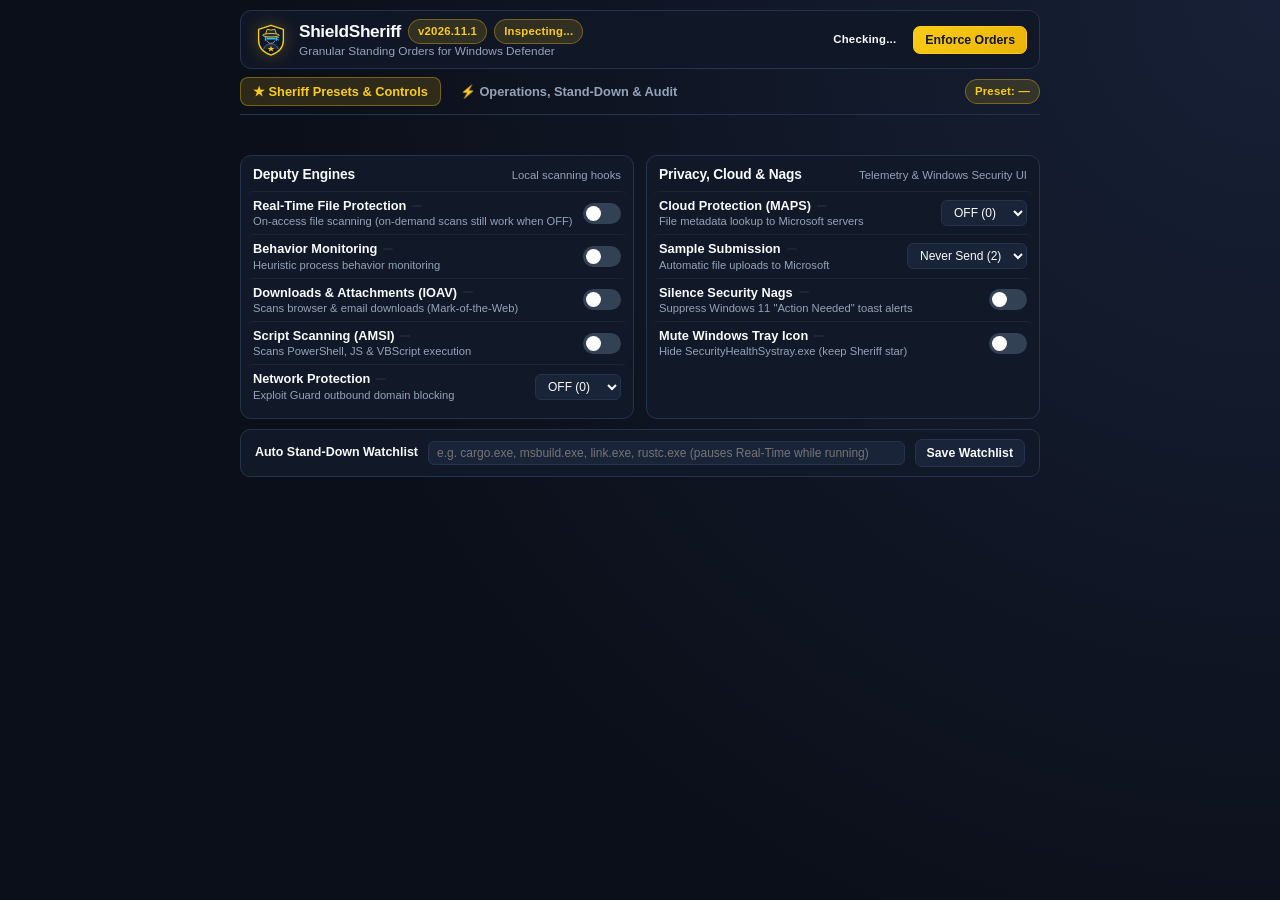
==== commit 52efa890: "feat(brand): unify ShieldSheriff emblem across tray, UI, favicon, site, and README" ====
--- a/internal/ui/dashboard.html
+++ b/internal/ui/dashboard.html
@@ -4,6 +4,7 @@
 <meta charset="UTF-8">
 <meta name="viewport" content="width=device-width, initial-scale=1.0">
 <title>ShieldSheriff — Command Center</title>
+<link rel="icon" type="image/svg+xml" href="data:image/svg+xml,%3Csvg viewBox='0 0 64 64' fill='none' xmlns='http://www.w3.org/2000/svg'%3E%3Cpath d='M10 13 L32 6 L54 13 V33 C54 47 43 55 32 59 C21 55 10 47 10 33 Z' fill='%230F172A' stroke='%23FACC15' stroke-width='2.4' stroke-linejoin='round'/%3E%3Cpath d='M19 48 C21 41 26 39 32 39 C38 39 43 41 45 48' fill='%231E293B' stroke='%2364748B' stroke-width='1.5' stroke-linecap='round'/%3E%3Cpolygon points='32,42 33.6,46 38,46 34.5,48.5 35.8,52.5 32,50 28.2,52.5 29.5,48.5 26,46 30.4,46' fill='%23FACC15'/%3E%3Ccircle cx='32' cy='30' r='8' fill='%230F172A' stroke='%2394A3B8' stroke-width='1.5'/%3E%3Crect x='20.5' y='26' width='4' height='8' rx='2' fill='%2338BDF8'/%3E%3Crect x='39.5' y='26' width='4' height='8' rx='2' fill='%2338BDF8'/%3E%3Crect x='23.5' y='27.2' width='17' height='4.4' rx='1.6' fill='%2338BDF8'/%3E%3Cpath d='M22 23 L25 13 Q32 15.5 39 13 L42 23 Z' fill='%231E293B' stroke='%23FACC15' stroke-width='1.6'/%3E%3Cellipse cx='32' cy='23.5' rx='15' ry='3' fill='%231E293B' stroke='%23FACC15' stroke-width='1.6'/%3E%3C/svg%3E">
 <style>
   :root {
     --bg: #0b0f19;
@@ -48,7 +49,7 @@
     margin-bottom: 8px;
   }
   .brand { display: flex; align-items: center; gap: 10px; }
-  .brand svg { width: 32px; height: 32px; flex-shrink: 0; filter: drop-shadow(0 0 8px rgba(250, 204, 21, 0.25)); }
+  .brand svg { width: 36px; height: 36px; flex-shrink: 0; filter: drop-shadow(0 0 8px rgba(250, 204, 21, 0.25)); }
   .brand h1 { font-size: 1.08rem; font-weight: 700; letter-spacing: -0.02em; display: flex; align-items: center; gap: 7px; flex-wrap: wrap; }
   .brand p { font-size: 0.74rem; color: var(--muted); }
 
@@ -452,17 +453,23 @@
 <div class="container">
   <header>
     <div class="brand">
-      <svg viewBox="0 0 64 64" fill="none" xmlns="http://www.w3.org/2000/svg">
-        <circle cx="32" cy="32" r="30" fill="#0F172A" stroke="#B47309" stroke-width="2.5"/>
-        <polygon points="32,7 38.5,20.5 53.5,19.5 45,32 53.5,44.5 38.5,43.5 32,57 25.5,43.5 10.5,44.5 19,32 10.5,19.5 25.5,20.5" fill="#FACC15" stroke="#B47309" stroke-width="1.8"/>
-        <circle cx="32" cy="6" r="2.7" fill="#FACC15"/>
-        <circle cx="54.5" cy="19" r="2.7" fill="#FACC15"/>
-        <circle cx="54.5" cy="45" r="2.7" fill="#FACC15"/>
-        <circle cx="32" cy="58" r="2.7" fill="#FACC15"/>
-        <circle cx="9.5" cy="45" r="2.7" fill="#FACC15"/>
-        <circle cx="9.5" cy="19" r="2.7" fill="#FACC15"/>
-        <circle cx="32" cy="32" r="7.5" fill="#0F172A" stroke="#B47309" stroke-width="2"/>
-        <circle cx="32" cy="32" r="3.2" fill="#FACC15"/>
+      <svg viewBox="0 0 64 64" fill="none" xmlns="http://www.w3.org/2000/svg" aria-label="ShieldSheriff Logo">
+        <!-- Outer Shield -->
+        <path d="M10 13 L32 6 L54 13 V33 C54 47 43 55 32 59 C21 55 10 47 10 33 Z" fill="#0F172A" stroke="#FACC15" stroke-width="2.4" stroke-linejoin="round"/>
+        <!-- Sheriff Shoulders & Star Badge -->
+        <path d="M19 48 C21 41 26 39 32 39 C38 39 43 41 45 48" fill="#1E293B" stroke="#64748B" stroke-width="1.5" stroke-linecap="round"/>
+        <polygon points="32,42 33.6,46 38,46 34.5,48.5 35.8,52.5 32,50 28.2,52.5 29.5,48.5 26,46 30.4,46" fill="#FACC15"/>
+        <!-- Head -->
+        <circle cx="32" cy="30" r="8" fill="#0F172A" stroke="#94A3B8" stroke-width="1.5"/>
+        <!-- Earmuffs (Zero Nags) -->
+        <rect x="20.5" y="26" width="4" height="8" rx="2" fill="#38BDF8" stroke="#0F172A" stroke-width="1"/>
+        <rect x="39.5" y="26" width="4" height="8" rx="2" fill="#38BDF8" stroke="#0F172A" stroke-width="1"/>
+        <!-- Blindfold (Zero Telemetry) -->
+        <rect x="23.5" y="27.2" width="17" height="4.4" rx="1.6" fill="#38BDF8" stroke="#0F172A" stroke-width="0.9"/>
+        <path d="M40.5 29 L46 27.5 M40.5 30 L45.5 32" stroke="#38BDF8" stroke-width="1.4" stroke-linecap="round"/>
+        <!-- Stetson Hat -->
+        <path d="M22 23 L25 13 Q32 15.5 39 13 L42 23 Z" fill="#1E293B" stroke="#FACC15" stroke-width="1.6" stroke-linejoin="round"/>
+        <ellipse cx="32" cy="23.5" rx="15" ry="3" fill="#1E293B" stroke="#FACC15" stroke-width="1.6"/>
       </svg>
       <div>
         <h1>ShieldSheriff <span class="pill gold" id="versionBadge">v2026.11.1</span> <span class="pill gold" id="complianceBadge">Inspecting...</span></h1>
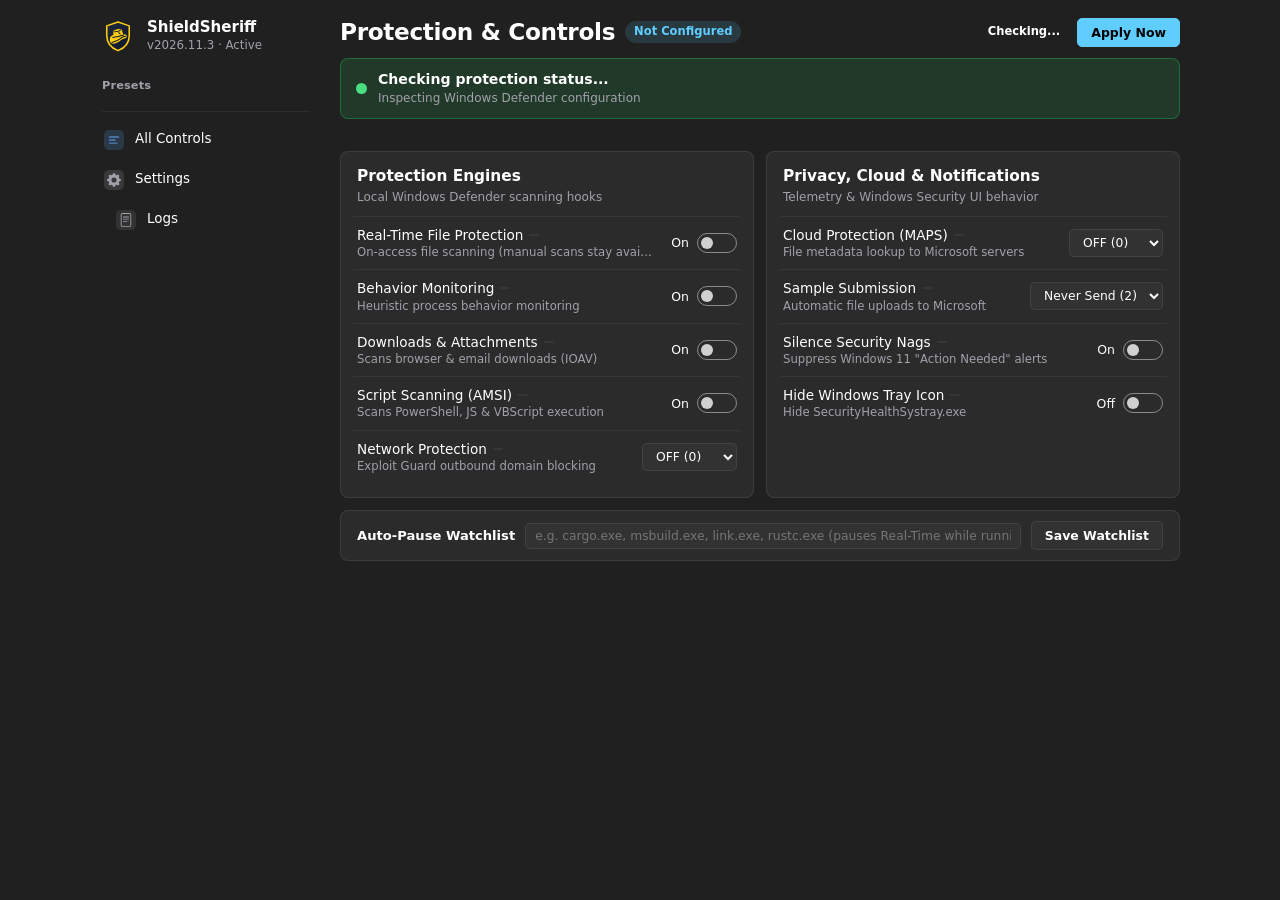
==== commit c1a47390: "feat(ui): switch to WebView2 Windows 11 Settings chrome, theme sync, and hat logo" ====
--- a/internal/ui/dashboard.html
+++ b/internal/ui/dashboard.html
@@ -3,72 +3,219 @@
 <head>
 <meta charset="UTF-8">
 <meta name="viewport" content="width=device-width, initial-scale=1.0">
-<title>ShieldSheriff — Command Center</title>
-<link rel="icon" type="image/svg+xml" href="data:image/svg+xml,%3Csvg viewBox='0 0 64 64' fill='none' xmlns='http://www.w3.org/2000/svg'%3E%3Cpath d='M10 13 L32 6 L54 13 V33 C54 47 43 55 32 59 C21 55 10 47 10 33 Z' fill='%230F172A' stroke='%23FACC15' stroke-width='2.4' stroke-linejoin='round'/%3E%3Cpath d='M19 48 C21 41 26 39 32 39 C38 39 43 41 45 48' fill='%231E293B' stroke='%2364748B' stroke-width='1.5' stroke-linecap='round'/%3E%3Cpolygon points='32,42 33.6,46 38,46 34.5,48.5 35.8,52.5 32,50 28.2,52.5 29.5,48.5 26,46 30.4,46' fill='%23FACC15'/%3E%3Ccircle cx='32' cy='30' r='8' fill='%230F172A' stroke='%2394A3B8' stroke-width='1.5'/%3E%3Crect x='20.5' y='26' width='4' height='8' rx='2' fill='%2338BDF8'/%3E%3Crect x='39.5' y='26' width='4' height='8' rx='2' fill='%2338BDF8'/%3E%3Crect x='23.5' y='27.2' width='17' height='4.4' rx='1.6' fill='%2338BDF8'/%3E%3Cpath d='M22 23 L25 13 Q32 15.5 39 13 L42 23 Z' fill='%231E293B' stroke='%23FACC15' stroke-width='1.6'/%3E%3Cellipse cx='32' cy='23.5' rx='15' ry='3' fill='%231E293B' stroke='%23FACC15' stroke-width='1.6'/%3E%3C/svg%3E">
+<title>ShieldSheriff</title>
+<link rel="icon" type="image/svg+xml" href="data:image/svg+xml,%3Csvg viewBox='0 0 64 64' fill='none' xmlns='http://www.w3.org/2000/svg'%3E%3Cpath d='M12 14 L32 7 L52 14 V31 C52 45 42 54 32 58 C22 54 12 45 12 31 Z' fill='%230F172A' stroke='%23FACC15' stroke-width='3' stroke-linejoin='round'/%3E%3Cg transform='rotate(-7 32 33)'%3E%3Cpath d='M17 37 C17 31 22 28.5 27 29.5 L41.5 30.5 C46 30 48.5 32.5 47.5 35.5 C46.5 38 40.5 37 35.5 40.5 C30.5 44 22.5 46.5 18.5 43.5 C16.8 42 16.8 39.5 17 37 Z' fill='%23FACC15'/%3E%3Cpath d='M23.5 33 L25 22.5 C26 19.5 38 18.5 40 21.5 L42 32.5 Z' fill='%23FACC15'/%3E%3Cpath d='M22.5 33.5 Q32 33 42.5 31.5' stroke='%230F172A' stroke-width='1.9' stroke-linecap='round'/%3E%3Cpath d='M20 42.2 Q29 41.2 37 36.2 Q42 33.4 46 34.2' stroke='%230F172A' stroke-width='1.7' stroke-linecap='round'/%3E%3Cpath d='M26.5 23.8 Q32 24.8 38.5 21.8' stroke='%230F172A' stroke-width='1.7' stroke-linecap='round'/%3E%3Cpath d='M34.5 24.8 Q32.5 27.6 36.5 29' stroke='%230F172A' stroke-width='1.6' stroke-linecap='round'/%3E%3C/g%3E%3C/svg%3E">
 <style>
   :root {
-    --bg: #0b0f19;
-    --panel: #111827;
-    --panel-alt: #1a2438;
-    --border: #26334d;
+    --font-ui: "Segoe UI Variable Text", "Segoe UI", system-ui, sans-serif;
+    --bg: #202020;
+    --panel: #2b2b2b;
+    --panel-alt: #323232;
+    --nav-hover: rgba(255, 255, 255, 0.055);
+    --nav-active: rgba(255, 255, 255, 0.08);
+    --border: rgba(255, 255, 255, 0.08);
+    --divider: rgba(255, 255, 255, 0.06);
+    --accent: #60cdff;
+    --accent-fg: #000000;
+    --accent-dim: rgba(96, 205, 255, 0.14);
     --gold: #facc15;
     --gold-dim: rgba(250, 204, 21, 0.14);
-    --cyan: #38bdf8;
-    --cyan-dim: rgba(56, 189, 248, 0.14);
-    --green: #22c55e;
-    --green-dim: rgba(34, 197, 94, 0.14);
+    --green: #4ade80;
+    --green-dim: rgba(34, 197, 94, 0.15);
+    --red: #f87171;
+    --red-dim: rgba(239, 68, 68, 0.15);
     --amber: #fb923c;
     --amber-dim: rgba(251, 146, 60, 0.15);
-    --text: #f8fafc;
-    --muted: #94a3b8;
+    --text: #ffffff;
+    --muted: #a1a1aa;
+    --switch-off-border: rgba(255, 255, 255, 0.45);
+    --switch-off-dot: rgba(255, 255, 255, 0.78);
+    --audit-bg: #181818;
+    --audit-text: #d4d4d8;
+  }
+  body.light {
+    --bg: #f3f3f3;
+    --panel: #ffffff;
+    --panel-alt: #f9f9f9;
+    --nav-hover: rgba(0, 0, 0, 0.04);
+    --nav-active: rgba(0, 0, 0, 0.065);
+    --border: rgba(0, 0, 0, 0.08);
+    --divider: rgba(0, 0, 0, 0.06);
+    --accent: #0067c0;
+    --accent-fg: #ffffff;
+    --accent-dim: rgba(0, 103, 192, 0.10);
+    --gold: #b45309;
+    --gold-dim: rgba(217, 119, 6, 0.12);
+    --green: #15803d;
+    --green-dim: rgba(22, 163, 74, 0.12);
+    --red: #b91c1c;
+    --red-dim: rgba(220, 38, 38, 0.12);
+    --amber: #c2410c;
+    --amber-dim: rgba(234, 88, 12, 0.12);
+    --text: #1a1a1a;
+    --muted: #5f6368;
+    --switch-off-border: rgba(0, 0, 0, 0.45);
+    --switch-off-dot: rgba(0, 0, 0, 0.62);
+    --audit-bg: #f7f7f7;
+    --audit-text: #27272a;
   }
   * { box-sizing: border-box; margin: 0; padding: 0; }
   body {
-    font-family: "Segoe UI Variable Text", "Segoe UI", -apple-system, BlinkMacSystemFont, sans-serif;
-    background: radial-gradient(circle at top right, #172036 0%, var(--bg) 65%);
+    font-family: var(--font-ui);
+    background: var(--bg);
     color: var(--text);
     min-height: 100vh;
-    padding: 10px 14px 14px;
-    line-height: 1.35;
     font-size: 13px;
+    line-height: 1.38;
     overflow-x: hidden;
   }
-  .container { max-width: 800px; margin: 0 auto; }
-
-  /* Compact Header */
-  header {
+
+  /* Windows 11 Settings Two-Column Shell */
+  .shell {
+    display: flex;
+    min-height: 100vh;
+    max-width: 1120px;
+    margin: 0 auto;
+    padding: 12px 20px 16px 12px;
+    gap: 20px;
+  }
+
+  /* Left Navigation Sidebar */
+  .sidebar {
+    width: 228px;
+    flex-shrink: 0;
+    display: flex;
+    flex-direction: column;
+    gap: 4px;
+  }
+  .sidebar-brand {
+    display: flex;
+    align-items: center;
+    gap: 11px;
+    padding: 6px 8px 14px;
+  }
+  .sidebar-brand svg {
+    width: 36px;
+    height: 36px;
+    flex-shrink: 0;
+  }
+  .sidebar-brand h2 {
+    font-size: 0.94rem;
+    font-weight: 600;
+    line-height: 1.2;
+  }
+  .sidebar-brand p {
+    font-size: 0.74rem;
+    color: var(--muted);
+    margin-top: 1px;
+  }
+
+  .nav-group-label {
+    font-size: 0.71rem;
+    font-weight: 600;
+    color: var(--muted);
+    padding: 6px 10px 3px;
+    letter-spacing: 0.01em;
+  }
+  .nav-item {
+    position: relative;
+    display: flex;
+    align-items: center;
+    gap: 11px;
+    padding: 8px 10px 8px 12px;
+    border-radius: 6px;
+    cursor: pointer;
+    color: var(--text);
+    font-size: 0.84rem;
+    font-weight: 400;
+    transition: background 0.1s ease;
+    user-select: none;
+  }
+  .nav-item:hover { background: var(--nav-hover); }
+  .nav-item.active {
+    background: var(--nav-active);
+    font-weight: 600;
+  }
+  .nav-item.active::before {
+    content: "";
+    position: absolute;
+    left: 2px;
+    top: 9px;
+    bottom: 9px;
+    width: 3px;
+    border-radius: 3px;
+    background: var(--accent);
+  }
+  .nav-icon {
+    width: 20px;
+    height: 20px;
+    border-radius: 5px;
+    display: inline-flex;
+    align-items: center;
+    justify-content: center;
+    flex-shrink: 0;
+  }
+  .nav-icon svg { width: 14px; height: 14px; }
+  .nav-item-text {
+    min-width: 0;
+    flex: 1;
+    white-space: nowrap;
+    overflow: hidden;
+    text-overflow: ellipsis;
+  }
+  .nav-sep {
+    height: 1px;
+    background: var(--divider);
+    margin: 6px 10px;
+  }
+
+  /* Right Content Pane */
+  .main-pane {
+    flex: 1;
+    min-width: 0;
+    display: flex;
+    flex-direction: column;
+  }
+  .page-head {
     display: flex;
     align-items: center;
     justify-content: space-between;
+    gap: 12px;
+    margin-bottom: 10px;
+    padding-top: 4px;
+  }
+  .page-title-wrap {
+    display: flex;
+    align-items: center;
     gap: 10px;
-    padding: 8px 12px;
-    background: rgba(17, 24, 39, 0.9);
-    border: 1px solid var(--border);
-    border-radius: 11px;
-    backdrop-filter: blur(10px);
-    margin-bottom: 8px;
-  }
-  .brand { display: flex; align-items: center; gap: 10px; }
-  .brand svg { width: 36px; height: 36px; flex-shrink: 0; filter: drop-shadow(0 0 8px rgba(250, 204, 21, 0.25)); }
-  .brand h1 { font-size: 1.08rem; font-weight: 700; letter-spacing: -0.02em; display: flex; align-items: center; gap: 7px; flex-wrap: wrap; }
-  .brand p { font-size: 0.74rem; color: var(--muted); }
-
-  .header-right { display: flex; align-items: center; gap: 8px; flex-wrap: wrap; }
+    flex-wrap: wrap;
+  }
+  .page-head h1 {
+    font-size: 1.45rem;
+    font-weight: 600;
+    letter-spacing: -0.015em;
+  }
+  .header-actions {
+    display: flex;
+    align-items: center;
+    gap: 8px;
+  }
+
   .pill {
     display: inline-flex;
     align-items: center;
     gap: 5px;
-    padding: 4px 9px;
+    padding: 3px 9px;
     border-radius: 999px;
-    font-size: 0.71rem;
+    font-size: 0.72rem;
     font-weight: 600;
-    letter-spacing: 0.02em;
     white-space: nowrap;
   }
-  .pill.gold { background: var(--gold-dim); color: var(--gold); border: 1px solid rgba(250, 204, 21, 0.35); }
-  .pill.green { background: var(--green-dim); color: var(--green); border: 1px solid rgba(34, 197, 94, 0.35); }
-  .pill.cyan { background: var(--cyan-dim); color: var(--cyan); border: 1px solid rgba(56, 189, 248, 0.35); }
-  .pill.amber { background: var(--amber-dim); color: var(--amber); border: 1px solid rgba(251, 146, 60, 0.4); }
+  .pill.accent { background: var(--accent-dim); color: var(--accent); }
+  .pill.gold { background: var(--gold-dim); color: var(--gold); }
+  .pill.green { background: var(--green-dim); color: var(--green); }
+  .pill.red { background: var(--red-dim); color: var(--red); }
+  .pill.amber { background: var(--amber-dim); color: var(--amber); }
 
   button {
     font-family: inherit;
@@ -76,90 +223,55 @@
     border: 1px solid var(--border);
     background: var(--panel-alt);
     color: var(--text);
-    padding: 6px 11px;
-    border-radius: 7px;
-    font-size: 0.77rem;
+    padding: 6px 13px;
+    border-radius: 5px;
+    font-size: 0.78rem;
     font-weight: 600;
-    transition: all 0.14s ease;
-  }
-  button:hover { border-color: var(--gold); background: #26354f; }
+    transition: all 0.12s ease;
+  }
+  button:hover { border-color: var(--accent); background: var(--accent-dim); }
   button.primary {
-    background: linear-gradient(135deg, #facc15 0%, #eab308 100%);
-    color: #0f172a;
-    border-color: #facc15;
-  }
-  button.primary:hover { filter: brightness(1.06); }
+    background: var(--accent);
+    color: var(--accent-fg);
+    border-color: var(--accent);
+  }
+  button.primary:hover { filter: brightness(1.06); background: var(--accent); }
+  button:disabled { opacity: 0.42; cursor: not-allowed; filter: none; }
   button.warn {
     background: var(--amber-dim);
     color: var(--amber);
     border-color: rgba(251, 146, 60, 0.45);
   }
 
-  /* Alert Callouts */
-  .callout {
-    padding: 9px 13px;
-    border-radius: 10px;
-    margin-bottom: 10px;
-    display: none;
+  /* Unified Status Hero */
+  .status-hero {
+    display: flex;
     align-items: center;
     justify-content: space-between;
     gap: 12px;
-  }
-  .callout.amber { background: rgba(251, 146, 60, 0.1); border: 1px solid rgba(251, 146, 60, 0.4); }
-  .callout.cyan { background: rgba(56, 189, 248, 0.1); border: 1px solid rgba(56, 189, 248, 0.4); }
-  .callout h3 { font-size: 0.83rem; margin-bottom: 1px; }
-  .callout p { font-size: 0.74rem; color: var(--muted); }
-
-  /* Tabs */
-  .tabs-bar {
-    display: flex;
-    align-items: center;
-    justify-content: space-between;
-    gap: 10px;
-    margin-bottom: 12px;
-    border-bottom: 1px solid var(--border);
-    padding-bottom: 8px;
-  }
-  .tabs { display: flex; gap: 6px; }
-  .tab-btn {
-    background: transparent;
-    border: 1px solid transparent;
-    color: var(--muted);
-    padding: 6px 12px;
+    padding: 11px 15px;
     border-radius: 8px;
-    font-size: 0.8rem;
-    font-weight: 600;
-  }
-  .tab-btn:hover { color: var(--text); background: rgba(255,255,255,0.04); border-color: transparent; }
-  .tab-btn.active {
-    background: var(--gold-dim);
-    color: var(--gold);
-    border-color: rgba(250, 204, 21, 0.35);
-  }
-  .tab-panel { display: none; }
-  .tab-panel.active { display: block; }
-
-  .mode-hint {
-    font-size: 0.74rem;
-    color: var(--muted);
-    display: flex;
-    align-items: center;
-    gap: 8px;
-  }
-
-  /* Sheriff Preset Gallery */
-  .presets-grid {
-    display: grid;
-    grid-template-columns: repeat(4, 1fr);
-    gap: 8px;
-    margin-bottom: 4px;
-  }
+    margin-bottom: 8px;
+    border: 1px solid var(--border);
+    background: var(--panel);
+  }
+  .status-hero.green { border-color: rgba(34, 197, 94, 0.35); background: var(--green-dim); }
+  .status-hero.red { border-color: rgba(239, 68, 68, 0.4); background: var(--red-dim); }
+  .status-hero.yellow { border-color: rgba(251, 146, 60, 0.4); background: var(--amber-dim); }
+  .status-hero-left { display: flex; align-items: center; gap: 11px; }
+  .status-dot { width: 11px; height: 11px; border-radius: 50%; flex-shrink: 0; }
+  .status-hero.green .status-dot { background: var(--green); }
+  .status-hero.red .status-dot { background: var(--red); }
+  .status-hero.yellow .status-dot { background: var(--amber); }
+  .status-hero h3 { font-size: 0.88rem; font-weight: 600; margin-bottom: 1px; }
+  .status-hero p { font-size: 0.75rem; color: var(--muted); }
+
   .preview-bar {
     height: 18px;
     line-height: 18px;
-    font-size: 0.72rem;
+    font-size: 0.74rem;
     font-weight: 600;
-    color: var(--cyan);
+    color: var(--accent);
     margin-bottom: 6px;
     white-space: nowrap;
     overflow: hidden;
@@ -167,152 +279,68 @@
     opacity: 0;
     transition: opacity 0.12s ease;
   }
-  @media (max-width: 760px) { .presets-grid { grid-template-columns: repeat(2, 1fr); } }
-
-  .preset-card {
-    background: var(--panel);
-    border: 1px solid var(--border);
-    border-radius: 11px;
-    overflow: hidden;
-    cursor: pointer;
-    transition: border-color 0.14s ease, box-shadow 0.14s ease, background 0.14s ease;
-    display: flex;
-    flex-direction: column;
-    position: relative;
-  }
-  .preset-card:hover {
-    border-color: rgba(56, 189, 248, 0.75);
-    background: #141d2e;
-    box-shadow: 0 6px 18px rgba(0, 0, 0, 0.35);
-  }
-  .preset-card.active {
-    border-color: var(--gold);
-    box-shadow: 0 0 0 1px rgba(250, 204, 21, 0.35), 0 6px 18px rgba(250, 204, 21, 0.1);
-  }
-  .preset-art {
-    position: relative;
-    width: 100%;
-    aspect-ratio: 16 / 10;
-    background: radial-gradient(circle at 50% 42%, #152038 0%, #090d16 85%);
-    overflow: hidden;
-    display: flex;
-    align-items: center;
-    justify-content: center;
-  }
-  .preset-art svg {
-    width: 100%;
-    height: 100%;
-    display: block;
-  }
-  .preset-art::after {
-    content: "";
-    position: absolute;
-    inset: 0;
-    pointer-events: none;
-    background: linear-gradient(180deg, transparent 62%, rgba(17, 24, 39, 0.85) 100%);
-  }
-  .preset-badge {
-    position: absolute;
-    top: 7px;
-    right: 7px;
-    z-index: 2;
-    font-size: 0.65rem;
-    font-weight: 700;
-    padding: 2px 7px;
-    border-radius: 999px;
-    background: rgba(11, 15, 25, 0.85);
-    border: 1px solid rgba(255,255,255,0.14);
-    color: var(--muted);
-  }
-  .preset-card.active .preset-badge {
-    background: var(--gold);
-    color: #0f172a;
-    border-color: var(--gold);
-  }
-  .preset-meta {
-    padding: 8px 10px 10px;
-    background: var(--panel);
-    flex: 1;
-    display: flex;
-    flex-direction: column;
-    justify-content: space-between;
-  }
-  .preset-meta h4 {
-    font-size: 0.82rem;
-    font-weight: 700;
-    color: var(--text);
-    margin-bottom: 2px;
-  }
-  .preset-card.active .preset-meta h4 { color: var(--gold); }
-  .preset-meta p {
-    font-size: 0.7rem;
-    color: var(--muted);
-    line-height: 1.3;
-  }
-
-  /* Granular Controls Grid */
+
+  .tab-panel { display: none; }
+  .tab-panel.active { display: block; }
+
+  /* Dual-Pane Settings Cards (Windows 11 Settings style) */
   .controls-grid {
     display: grid;
     grid-template-columns: minmax(0, 1fr) minmax(0, 1fr);
     gap: 12px;
-    margin-bottom: 10px;
-  }
-  @media (max-width: 760px) { .controls-grid { grid-template-columns: minmax(0, 1fr); } }
+    margin-bottom: 12px;
+  }
+  @media (max-width: 820px) { .controls-grid { grid-template-columns: minmax(0, 1fr); } }
 
   .card {
     background: var(--panel);
     border: 1px solid var(--border);
-    border-radius: 11px;
-    padding: 10px 12px;
+    border-radius: 8px;
+    padding: 14px 16px;
     min-width: 0;
   }
-  .card-head {
-    display: flex;
-    align-items: center;
-    justify-content: space-between;
-    margin-bottom: 6px;
-  }
+  .card-head { margin-bottom: 10px; }
   .card-head h2 {
-    font-size: 0.86rem;
-    font-weight: 700;
+    font-size: 0.96rem;
+    font-weight: 600;
     color: var(--text);
-    letter-spacing: -0.01em;
+    margin-bottom: 2px;
   }
   .card-sub {
-    font-size: 0.71rem;
+    font-size: 0.75rem;
     color: var(--muted);
+    display: block;
   }
 
   .setting-row {
     display: flex;
     align-items: center;
     justify-content: space-between;
-    gap: 8px;
-    padding: 5px 6px;
+    gap: 12px;
+    padding: 9px 6px;
     margin: 0 -6px;
-    border-top: 1px solid rgba(255, 255, 255, 0.05);
-    border-radius: 6px;
-    transition: background 0.14s ease;
+    border-top: 1px solid var(--divider);
+    border-radius: 5px;
+    transition: background 0.12s ease;
   }
   .setting-row:first-of-type { border-top: none; }
   .setting-row.preview-diff {
-    background: rgba(56, 189, 248, 0.10);
-    box-shadow: inset 2px 0 0 var(--cyan);
+    background: var(--accent-dim);
+    box-shadow: inset 2px 0 0 var(--accent);
   }
   .setting-info { flex: 1; min-width: 0; }
   .setting-info h4 {
-    font-size: 0.8rem;
-    font-weight: 600;
+    font-size: 0.85rem;
+    font-weight: 400;
     display: flex;
     align-items: center;
     gap: 6px;
-    flex-wrap: nowrap;
     white-space: nowrap;
     overflow: hidden;
     line-height: 1.35;
   }
   .setting-info p {
-    font-size: 0.7rem;
+    font-size: 0.73rem;
     color: var(--muted);
     white-space: nowrap;
     overflow: hidden;
@@ -322,75 +350,85 @@
     font-size: 0.64rem;
     padding: 1px 5px;
     border-radius: 4px;
-    background: rgba(255,255,255,0.06);
+    background: var(--nav-hover);
     color: var(--muted);
     font-weight: 600;
   }
   .live-tag.on { color: var(--green); background: var(--green-dim); }
-  .live-tag.off { color: var(--muted); }
   .preview-tag {
-    font-size: 0.65rem;
+    font-size: 0.66rem;
     padding: 0 6px;
     line-height: 1.45;
     border-radius: 4px;
-    background: var(--cyan-dim);
-    color: var(--cyan);
-    border: 1px solid rgba(56, 189, 248, 0.35);
-    font-weight: 700;
+    background: var(--accent-dim);
+    color: var(--accent);
+    font-weight: 600;
     white-space: nowrap;
     flex-shrink: 0;
     display: none;
   }
   .setting-row.preview-diff .preview-tag { display: inline-block; }
 
-  /* Switch */
-  .switch { position: relative; width: 38px; height: 21px; flex-shrink: 0; }
+  .switch-wrap {
+    display: flex;
+    align-items: center;
+    gap: 8px;
+    flex-shrink: 0;
+  }
+  .switch-state {
+    font-size: 0.78rem;
+    color: var(--text);
+    min-width: 22px;
+    text-align: right;
+  }
+  .switch { position: relative; width: 40px; height: 20px; flex-shrink: 0; }
   .switch input { opacity: 0; width: 0; height: 0; }
   .slider {
     position: absolute; cursor: pointer;
     top: 0; left: 0; right: 0; bottom: 0;
-    background-color: #334155;
-    transition: .18s;
-    border-radius: 21px;
+    background-color: transparent;
+    border: 1px solid var(--switch-off-border);
+    transition: .16s;
+    border-radius: 20px;
   }
   .slider:before {
     position: absolute; content: "";
-    height: 15px; width: 15px;
-    left: 3px; bottom: 3px;
-    background-color: white;
-    transition: .18s;
+    height: 12px; width: 12px;
+    left: 3px; top: 3px;
+    background-color: var(--switch-off-dot);
+    transition: .16s;
     border-radius: 50%;
   }
-  input:checked + .slider { background-color: var(--gold); }
-  input:checked + .slider:before { transform: translateX(17px); background-color: #0f172a; }
+  input:checked + .slider { background-color: var(--accent); border-color: var(--accent); }
+  input:checked + .slider:before { transform: translateX(20px); background-color: var(--accent-fg); }
 
   select, input[type="text"] {
     background: var(--panel-alt);
     color: var(--text);
     border: 1px solid var(--border);
-    border-radius: 6px;
-    padding: 4px 8px;
-    font-size: 0.75rem;
+    border-radius: 5px;
+    padding: 5px 9px;
+    font-size: 0.77rem;
     font-family: inherit;
   }
-  select { max-width: 158px; }
+  select { max-width: 145px; }
 
   /* Watchlist Bar */
   .watch-bar {
     background: var(--panel);
     border: 1px solid var(--border);
-    border-radius: 10px;
-    padding: 9px 14px;
+    border-radius: 8px;
+    padding: 10px 16px;
     display: flex;
     align-items: center;
     gap: 10px;
     flex-wrap: wrap;
   }
   .watch-bar.preview-diff {
-    border-color: var(--cyan);
-    background: rgba(56, 189, 248, 0.08);
-  }
-  .watch-bar label { font-size: 0.78rem; font-weight: 600; white-space: nowrap; }
+    border-color: var(--accent);
+    background: var(--accent-dim);
+  }
+  .watch-bar label { font-size: 0.82rem; font-weight: 600; white-space: nowrap; }
   .watch-bar input[type="text"] { flex: 1; min-width: 200px; }
 
   /* Operations Tab */
@@ -399,8 +437,7 @@
     grid-template-columns: 1fr 1fr;
     gap: 12px;
   }
-  @media (max-width: 760px) { .ops-grid { grid-template-columns: 1fr; } }
-
+  @media (max-width: 820px) { .ops-grid { grid-template-columns: 1fr; } }
   .btn-row { display: flex; gap: 7px; flex-wrap: wrap; margin-top: 8px; }
 
   .kv-grid {
@@ -410,277 +447,419 @@
     margin-bottom: 10px;
   }
   .kv-box {
-    background: rgba(255, 255, 255, 0.03);
-    border: 1px solid rgba(255, 255, 255, 0.06);
-    border-radius: 7px;
+    background: var(--panel-alt);
+    border: 1px solid var(--border);
+    border-radius: 6px;
     padding: 6px 9px;
   }
-  .kv-box span { display: block; font-size: 0.66rem; color: var(--muted); }
-  .kv-box strong { font-size: 0.78rem; }
+  .kv-box span { display: block; font-size: 0.68rem; color: var(--muted); }
+  .kv-box strong { font-size: 0.79rem; font-weight: 600; }
 
   .audit-list {
-    max-height: 220px;
+    max-height: 230px;
     overflow-y: auto;
     font-family: "Cascadia Code", Consolas, monospace;
     font-size: 0.7rem;
-    background: #080b12;
+    background: var(--audit-bg);
     border: 1px solid var(--border);
-    border-radius: 7px;
+    border-radius: 6px;
     padding: 8px;
   }
-  .audit-item { padding: 3px 0; border-bottom: 1px solid rgba(255,255,255,0.04); color: #cbd5e1; }
+  .audit-item { padding: 3px 0; border-bottom: 1px solid var(--divider); color: var(--audit-text); }
   .audit-item .ts { color: var(--muted); margin-right: 6px; }
-  .audit-item .cat { color: var(--gold); font-weight: 700; margin-right: 6px; }
+  .audit-item .cat { color: var(--accent); font-weight: 700; margin-right: 6px; }
 
   #toast {
     position: fixed;
     bottom: 16px;
     right: 18px;
-    background: #1e293b;
-    border: 1px solid var(--gold);
+    background: var(--panel);
+    border: 1px solid var(--accent);
     color: var(--text);
     padding: 9px 14px;
-    border-radius: 9px;
+    border-radius: 8px;
     font-size: 0.78rem;
     font-weight: 600;
-    box-shadow: 0 10px 28px rgba(0,0,0,0.5);
+    box-shadow: 0 10px 28px rgba(0,0,0,0.35);
     display: none;
     z-index: 1000;
   }
+
+  .modal-backdrop {
+    position: fixed;
+    inset: 0;
+    background: rgba(0, 0, 0, 0.55);
+    backdrop-filter: blur(4px);
+    display: none;
+    align-items: center;
+    justify-content: center;
+    padding: 16px;
+    z-index: 950;
+  }
+  .modal-backdrop.open { display: flex; }
+  .modal-card {
+    width: 100%;
+    max-width: 460px;
+    background: var(--panel);
+    border: 1px solid var(--border);
+    border-radius: 8px;
+    padding: 18px 20px;
+    box-shadow: 0 18px 42px rgba(0, 0, 0, 0.45);
+  }
+  .modal-card h2 { font-size: 1.02rem; font-weight: 600; margin-bottom: 8px; }
+  .modal-card p { font-size: 0.8rem; color: var(--muted); line-height: 1.45; margin-bottom: 14px; }
+  .modal-actions { display: flex; justify-content: flex-end; gap: 8px; flex-wrap: wrap; }
 </style>
 </head>
 <body>
-<div class="container">
-  <header>
-    <div class="brand">
+<div class="shell">
+  <!-- Left Sidebar (Windows 11 Settings style) -->
+  <aside class="sidebar">
+    <div class="sidebar-brand">
       <svg viewBox="0 0 64 64" fill="none" xmlns="http://www.w3.org/2000/svg" aria-label="ShieldSheriff Logo">
-        <!-- Outer Shield -->
-        <path d="M10 13 L32 6 L54 13 V33 C54 47 43 55 32 59 C21 55 10 47 10 33 Z" fill="#0F172A" stroke="#FACC15" stroke-width="2.4" stroke-linejoin="round"/>
-        <!-- Sheriff Shoulders & Star Badge -->
-        <path d="M19 48 C21 41 26 39 32 39 C38 39 43 41 45 48" fill="#1E293B" stroke="#64748B" stroke-width="1.5" stroke-linecap="round"/>
-        <polygon points="32,42 33.6,46 38,46 34.5,48.5 35.8,52.5 32,50 28.2,52.5 29.5,48.5 26,46 30.4,46" fill="#FACC15"/>
-        <!-- Head -->
-        <circle cx="32" cy="30" r="8" fill="#0F172A" stroke="#94A3B8" stroke-width="1.5"/>
-        <!-- Earmuffs (Zero Nags) -->
-        <rect x="20.5" y="26" width="4" height="8" rx="2" fill="#38BDF8" stroke="#0F172A" stroke-width="1"/>
-        <rect x="39.5" y="26" width="4" height="8" rx="2" fill="#38BDF8" stroke="#0F172A" stroke-width="1"/>
-        <!-- Blindfold (Zero Telemetry) -->
-        <rect x="23.5" y="27.2" width="17" height="4.4" rx="1.6" fill="#38BDF8" stroke="#0F172A" stroke-width="0.9"/>
-        <path d="M40.5 29 L46 27.5 M40.5 30 L45.5 32" stroke="#38BDF8" stroke-width="1.4" stroke-linecap="round"/>
-        <!-- Stetson Hat -->
-        <path d="M22 23 L25 13 Q32 15.5 39 13 L42 23 Z" fill="#1E293B" stroke="#FACC15" stroke-width="1.6" stroke-linejoin="round"/>
-        <ellipse cx="32" cy="23.5" rx="15" ry="3" fill="#1E293B" stroke="#FACC15" stroke-width="1.6"/>
+        <defs>
+          <linearGradient id="shieldBg" x1="12" y1="8" x2="52" y2="56" gradientUnits="userSpaceOnUse">
+            <stop offset="0%" stop-color="#1E293B"/>
+            <stop offset="100%" stop-color="#0F172A"/>
+          </linearGradient>
+        </defs>
+        <path d="M12 14 L32 7 L52 14 V31 C52 45 42 54 32 58 C22 54 12 45 12 31 Z" fill="url(#shieldBg)" stroke="#FACC15" stroke-width="2.8" stroke-linejoin="round"/>
+        <g transform="rotate(-7 32 33)">
+          <path d="M17 37 C17 31 22 28.5 27 29.5 L41.5 30.5 C46 30 48.5 32.5 47.5 35.5 C46.5 38 40.5 37 35.5 40.5 C30.5 44 22.5 46.5 18.5 43.5 C16.8 42 16.8 39.5 17 37 Z" fill="#FACC15"/>
+          <path d="M23.5 33 L25 22.5 C26 19.5 38 18.5 40 21.5 L42 32.5 Z" fill="#FACC15"/>
+          <path d="M22.5 33.5 Q32 33 42.5 31.5" stroke="#0F172A" stroke-width="1.9" stroke-linecap="round"/>
+          <path d="M20 42.2 Q29 41.2 37 36.2 Q42 33.4 46 34.2" stroke="#0F172A" stroke-width="1.7" stroke-linecap="round"/>
+          <path d="M26.5 23.8 Q32 24.8 38.5 21.8" stroke="#0F172A" stroke-width="1.7" stroke-linecap="round"/>
+          <path d="M34.5 24.8 Q32.5 27.6 36.5 29" stroke="#0F172A" stroke-width="1.6" stroke-linecap="round"/>
+        </g>
       </svg>
       <div>
-        <h1>ShieldSheriff <span class="pill gold" id="versionBadge">v2026.11.1</span> <span class="pill gold" id="complianceBadge">Inspecting...</span></h1>
-        <p>Granular Standing Orders for Windows Defender</p>
+        <h2>ShieldSheriff</h2>
+        <p><span id="versionBadge">v2026.11.3</span> · <span id="sidebarStatus">Active</span></p>
       </div>
     </div>
-    <div class="header-right">
-      <span class="pill" id="elevationBadge">Checking...</span>
-      <button class="warn" id="btnElevate" style="display:none" onclick="elevateApp()">&#9889; Admin</button>
-      <button onclick="enforceNow()" class="primary">Enforce Orders</button>
+
+    <div class="nav-group-label">Presets</div>
+    <div id="sidebarPresets"></div>
+
+    <div class="nav-sep"></div>
+    <div class="nav-item" id="navControls" onclick="switchTab('orders')">
+      <span class="nav-icon" style="background: rgba(96, 165, 250, 0.18); color: #60a5fa;">
+        <svg viewBox="0 0 16 16" fill="currentColor"><path d="M2 4.5a.5.5 0 0 1 .5-.5h11a.5.5 0 0 1 0 1h-11a.5.5 0 0 1-.5-.5zm0 3.5a.5.5 0 0 1 .5-.5h7a.5.5 0 0 1 0 1h-7A.5.5 0 0 1 2 8zm0 3.5a.5.5 0 0 1 .5-.5h9a.5.5 0 0 1 0 1h-9a.5.5 0 0 1-.5-.5z"/></svg>
+      </span>
+      <span class="nav-item-text">All Controls</span>
     </div>
-  </header>
-
-  <div class="callout amber" id="tamperBanner">
-    <div>
-      <h3>One-Time Tamper Protection Handoff Needed</h3>
-      <p>Defender's Tamper Protection is ON, blocking policy locks. Flip it OFF once in Windows Security.</p>
+    <div class="nav-item" id="navOps" onclick="switchTab('ops')">
+      <span class="nav-icon" style="background: rgba(161, 161, 170, 0.2); color: #a1a1aa;">
+        <svg viewBox="0 0 16 16" fill="currentColor"><path d="M9.405 1.05c-.413-1.4-2.397-1.4-2.81 0l-.1.34a1.464 1.464 0 0 1-2.105.872l-.31-.17c-1.283-.698-2.686.705-1.987 1.987l.169.311c.446.82.023 1.841-.872 2.105l-.34.1c-1.4.413-1.4 2.397 0 2.81l.34.1a1.464 1.464 0 0 1 .872 2.105l-.17.31c-.698 1.283.705 2.686 1.987 1.987l.311-.169a1.464 1.464 0 0 1 2.105.872l.1.34c.413 1.4 2.397 1.4 2.81 0l.1-.34a1.464 1.464 0 0 1 2.105-.872l.31.17c1.283.698 2.686-.705 1.987-1.987l-.169-.311a1.464 1.464 0 0 1 .872-2.105l.34-.1c1.4-.413 1.4-2.397 0-2.81l-.34-.1a1.464 1.464 0 0 1-.872-2.105l.17-.31c.698-1.283-.705-2.686-1.987-1.987l-.311.169a1.464 1.464 0 0 1-2.105-.872l-.1-.34zM8 10.93a2.929 2.929 0 1 1 0-5.86 2.929 2.929 0 0 1 0 5.858z"/></svg>
+      </span>
+      <span class="nav-item-text">Settings</span>
     </div>
-    <button class="warn" onclick="apiCall('/api/open-winsec')">Open Windows Security</button>
-  </div>
-
-  <div class="callout cyan" id="standDownBanner">
-    <div>
-      <h3 id="standDownTitle">Deputy Standing Down</h3>
-      <p>Real-Time Protection is temporarily paused and will restore automatically.</p>
+    <div class="nav-item" id="navLogs" style="padding-left: 24px;" onclick="switchTab('logs')">
+      <span class="nav-icon" style="background: rgba(161, 161, 170, 0.14); color: #a1a1aa;">
+        <svg viewBox="0 0 16 16" fill="currentColor"><path d="M5 4a.5.5 0 0 0 0 1h6a.5.5 0 0 0 0-1H5zm0 2.5a.5.5 0 0 0 0 1h6a.5.5 0 0 0 0-1H5zm0 2.5a.5.5 0 0 0 0 1h4a.5.5 0 0 0 0-1H5z"/><path d="M2 2a2 2 0 0 1 2-2h8a2 2 0 0 1 2 2v12a2 2 0 0 1-2 2H4a2 2 0 0 1-2-2V2zm2-1a1 1 0 0 0-1 1v12a1 1 0 0 0 1 1h8a1 1 0 0 0 1-1V2a1 1 0 0 0-1-1H4z"/></svg>
+      </span>
+      <span class="nav-item-text">Logs</span>
     </div>
-    <button onclick="standDown(0)">Resume Now</button>
-  </div>
-
-  <!-- Navigation Tabs -->
-  <div class="tabs-bar">
-    <div class="tabs">
-      <button class="tab-btn active" id="tabBtnOrders" onclick="switchTab('orders')">&#9733; Sheriff Presets &amp; Controls</button>
-      <button class="tab-btn" id="tabBtnOps" onclick="switchTab('ops')">&#9889; Operations, Stand-Down &amp; Audit</button>
+  </aside>
+
+  <!-- Right Main Content -->
+  <main class="main-pane">
+    <div class="page-head">
+      <div class="page-title-wrap">
+        <h1 id="pageTitle">Protection &amp; Controls</h1>
+        <span id="presetModeBadge" class="pill accent">Not Configured</span>
+      </div>
+      <div class="header-actions">
+        <span class="pill" id="elevationBadge">Checking...</span>
+        <button class="warn" id="btnElevate" style="display:none" onclick="elevateApp()">Admin</button>
+        <button id="btnApplyNow" onclick="applyChanges()" class="primary">Apply Now</button>
+      </div>
     </div>
-    <div class="mode-hint">
-      <span id="presetModeBadge" class="pill gold">Preset: —</span>
-    </div>
-  </div>
-
-  <!-- TAB 1: Presets + Granular Controls -->
-  <div class="tab-panel active" id="tabOrders">
-    <div class="presets-grid" id="presetsGrid"></div>
-    <div class="preview-bar" id="hoverPreviewHint">&nbsp;</div>
-
-    <div class="controls-grid">
-      <!-- Left Card: Local Deputy Engines -->
-      <div class="card">
-        <div class="card-head">
-          <h2>Deputy Engines</h2>
-          <span class="card-sub">Local scanning hooks</span>
-        </div>
-
-        <div class="setting-row" id="rowRealtime">
-          <div class="setting-info">
-            <h4>Real-Time File Protection <span class="live-tag" id="liveRtpTag"></span> <span class="preview-tag" id="prevRtp"></span></h4>
-            <p>On-access file scanning (on-demand scans still work when OFF)</p>
-          </div>
-          <label class="switch"><input type="checkbox" id="chkRealtime" onchange="saveOrdersFromUI()"><span class="slider"></span></label>
-        </div>
-
-        <div class="setting-row" id="rowBehavior">
-          <div class="setting-info">
-            <h4>Behavior Monitoring <span class="live-tag" id="liveBmTag"></span> <span class="preview-tag" id="prevBm"></span></h4>
-            <p>Heuristic process behavior monitoring</p>
-          </div>
-          <label class="switch"><input type="checkbox" id="chkBehavior" onchange="saveOrdersFromUI()"><span class="slider"></span></label>
-        </div>
-
-        <div class="setting-row" id="rowIOAV">
-          <div class="setting-info">
-            <h4>Downloads &amp; Attachments (IOAV) <span class="live-tag" id="liveIoavTag"></span> <span class="preview-tag" id="prevIoav"></span></h4>
-            <p>Scans browser &amp; email downloads (Mark-of-the-Web)</p>
-          </div>
-          <label class="switch"><input type="checkbox" id="chkIOAV" onchange="saveOrdersFromUI()"><span class="slider"></span></label>
-        </div>
-
-        <div class="setting-row" id="rowScript">
-          <div class="setting-info">
-            <h4>Script Scanning (AMSI) <span class="live-tag" id="liveScriptTag"></span> <span class="preview-tag" id="prevScript"></span></h4>
-            <p>Scans PowerShell, JS &amp; VBScript execution</p>
-          </div>
-          <label class="switch"><input type="checkbox" id="chkScript" onchange="saveOrdersFromUI()"><span class="slider"></span></label>
-        </div>
-
-        <div class="setting-row" id="rowNetwork">
-          <div class="setting-info">
-            <h4>Network Protection <span class="live-tag" id="liveNetTag"></span> <span class="preview-tag" id="prevNet"></span></h4>
-            <p>Exploit Guard outbound domain blocking</p>
-          </div>
-          <select id="selNetwork" onchange="saveOrdersFromUI()">
-            <option value="0">OFF (0)</option>
-            <option value="1">Block (1)</option>
-            <option value="2">Audit (2)</option>
-          </select>
+
+    <div class="status-hero green" id="statusHero">
+      <div class="status-hero-left">
+        <span class="status-dot"></span>
+        <div>
+          <h3 id="statusHeroTitle">Checking protection status...</h3>
+          <p id="statusHeroDesc">Inspecting Windows Defender configuration</p>
         </div>
       </div>
-
-      <!-- Right Card: Cloud, Telemetry & Nags -->
-      <div class="card">
-        <div class="card-head">
-          <h2>Privacy, Cloud &amp; Nags</h2>
-          <span class="card-sub">Telemetry &amp; Windows Security UI</span>
+      <div id="statusHeroAction"></div>
+    </div>
+
+    <div class="preview-bar" id="hoverPreviewHint">&nbsp;</div>
+
+    <!-- TAB 1: Dual-Pane Controls -->
+    <div class="tab-panel active" id="tabOrders">
+      <div class="controls-grid">
+        <!-- Left Card: Protection Engines -->
+        <div class="card">
+          <div class="card-head">
+            <h2>Protection Engines</h2>
+            <span class="card-sub">Local Windows Defender scanning hooks</span>
+          </div>
+
+          <div class="setting-row" id="rowRealtime">
+            <div class="setting-info">
+              <h4>Real-Time File Protection <span class="live-tag" id="liveRtpTag"></span> <span class="preview-tag" id="prevRtp"></span></h4>
+              <p>On-access file scanning (manual scans stay available)</p>
+            </div>
+            <div class="switch-wrap">
+              <span class="switch-state" id="stateRtp">On</span>
+              <label class="switch"><input type="checkbox" id="chkRealtime" onchange="saveOrdersFromUI()"><span class="slider"></span></label>
+            </div>
+          </div>
+
+          <div class="setting-row" id="rowBehavior">
+            <div class="setting-info">
+              <h4>Behavior Monitoring <span class="live-tag" id="liveBmTag"></span> <span class="preview-tag" id="prevBm"></span></h4>
+              <p>Heuristic process behavior monitoring</p>
+            </div>
+            <div class="switch-wrap">
+              <span class="switch-state" id="stateBm">On</span>
+              <label class="switch"><input type="checkbox" id="chkBehavior" onchange="saveOrdersFromUI()"><span class="slider"></span></label>
+            </div>
+          </div>
+
+          <div class="setting-row" id="rowIOAV">
+            <div class="setting-info">
+              <h4>Downloads &amp; Attachments <span class="live-tag" id="liveIoavTag"></span> <span class="preview-tag" id="prevIoav"></span></h4>
+              <p>Scans browser &amp; email downloads (IOAV)</p>
+            </div>
+            <div class="switch-wrap">
+              <span class="switch-state" id="stateIoav">On</span>
+              <label class="switch"><input type="checkbox" id="chkIOAV" onchange="saveOrdersFromUI()"><span class="slider"></span></label>
+            </div>
+          </div>
+
+          <div class="setting-row" id="rowScript">
+            <div class="setting-info">
+              <h4>Script Scanning (AMSI) <span class="live-tag" id="liveScriptTag"></span> <span class="preview-tag" id="prevScript"></span></h4>
+              <p>Scans PowerShell, JS &amp; VBScript execution</p>
+            </div>
+            <div class="switch-wrap">
+              <span class="switch-state" id="stateScript">On</span>
+              <label class="switch"><input type="checkbox" id="chkScript" onchange="saveOrdersFromUI()"><span class="slider"></span></label>
+            </div>
+          </div>
+
+          <div class="setting-row" id="rowNetwork">
+            <div class="setting-info">
+              <h4>Network Protection <span class="live-tag" id="liveNetTag"></span> <span class="preview-tag" id="prevNet"></span></h4>
+              <p>Exploit Guard outbound domain blocking</p>
+            </div>
+            <select id="selNetwork" onchange="saveOrdersFromUI()">
+              <option value="0">OFF (0)</option>
+              <option value="1">Block (1)</option>
+              <option value="2">Audit (2)</option>
+            </select>
+          </div>
         </div>
 
-        <div class="setting-row" id="rowCloud">
-          <div class="setting-info">
-            <h4>Cloud Protection (MAPS) <span class="live-tag" id="liveCloudTag"></span> <span class="preview-tag" id="prevCloud"></span></h4>
-            <p>File metadata lookup to Microsoft servers</p>
-          </div>
-          <select id="selCloud" onchange="saveOrdersFromUI()">
-            <option value="0">OFF (0)</option>
-            <option value="1">Basic (1)</option>
-            <option value="2">Adv (2)</option>
-          </select>
+        <!-- Right Card: Privacy, Cloud & Nags -->
+        <div class="card">
+          <div class="card-head">
+            <h2>Privacy, Cloud &amp; Notifications</h2>
+            <span class="card-sub">Telemetry &amp; Windows Security UI behavior</span>
+          </div>
+
+          <div class="setting-row" id="rowCloud">
+            <div class="setting-info">
+              <h4>Cloud Protection (MAPS) <span class="live-tag" id="liveCloudTag"></span> <span class="preview-tag" id="prevCloud"></span></h4>
+              <p>File metadata lookup to Microsoft servers</p>
+            </div>
+            <select id="selCloud" onchange="saveOrdersFromUI()">
+              <option value="0">OFF (0)</option>
+              <option value="1">Basic (1)</option>
+              <option value="2">Adv (2)</option>
+            </select>
+          </div>
+
+          <div class="setting-row" id="rowSamples">
+            <div class="setting-info">
+              <h4>Sample Submission <span class="live-tag" id="liveSamplesTag"></span> <span class="preview-tag" id="prevSamples"></span></h4>
+              <p>Automatic file uploads to Microsoft</p>
+            </div>
+            <select id="selSamples" onchange="saveOrdersFromUI()">
+              <option value="2">Never Send (2)</option>
+              <option value="0">Prompt (0)</option>
+              <option value="1">Safe Only (1)</option>
+              <option value="3">Send All (3)</option>
+            </select>
+          </div>
+
+          <div class="setting-row" id="rowNags">
+            <div class="setting-info">
+              <h4>Silence Security Nags <span class="live-tag" id="liveNagTag"></span> <span class="preview-tag" id="prevNags"></span></h4>
+              <p>Suppress Windows 11 "Action Needed" alerts</p>
+            </div>
+            <div class="switch-wrap">
+              <span class="switch-state" id="stateNags">On</span>
+              <label class="switch"><input type="checkbox" id="chkSuppressAllNags" onchange="saveOrdersFromUI()"><span class="slider"></span></label>
+            </div>
+          </div>
+
+          <div class="setting-row" id="rowTray">
+            <div class="setting-info">
+              <h4>Hide Windows Tray Icon <span class="live-tag" id="liveTrayTag"></span> <span class="preview-tag" id="prevTray"></span></h4>
+              <p>Hide SecurityHealthSystray.exe</p>
+            </div>
+            <div class="switch-wrap">
+              <span class="switch-state" id="stateTray">Off</span>
+              <label class="switch"><input type="checkbox" id="chkMuteSystray" onchange="saveOrdersFromUI()"><span class="slider"></span></label>
+            </div>
+          </div>
         </div>
-
-        <div class="setting-row" id="rowSamples">
-          <div class="setting-info">
-            <h4>Sample Submission <span class="live-tag" id="liveSamplesTag"></span> <span class="preview-tag" id="prevSamples"></span></h4>
-            <p>Automatic file uploads to Microsoft</p>
-          </div>
-          <select id="selSamples" onchange="saveOrdersFromUI()">
-            <option value="2">Never Send (2)</option>
-            <option value="0">Prompt (0)</option>
-            <option value="1">Safe Only (1)</option>
-            <option value="3">Send All (3)</option>
-          </select>
+      </div>
+
+      <div class="watch-bar" id="rowWatch">
+        <label for="txtWatchProcs">Auto-Pause Watchlist <span class="preview-tag" id="prevWatch"></span></label>
+        <input type="text" id="txtWatchProcs" oninput="stageOrdersFromUI(true)" placeholder="e.g. cargo.exe, msbuild.exe, link.exe, rustc.exe (pauses Real-Time while running)">
+        <button onclick="applyChanges()">Save Watchlist</button>
+      </div>
+    </div>
+
+    <!-- TAB 2: Settings -->
+    <div class="tab-panel" id="tabOps">
+      <div class="ops-grid">
+        <div>
+          <div class="card" style="margin-bottom: 12px;">
+            <div class="card-head">
+              <h2>Pause Protection</h2>
+              <span class="card-sub">Temporary Real-Time Protection pause</span>
+            </div>
+            <div class="btn-row">
+              <button onclick="standDown(15)">Pause 15m</button>
+              <button onclick="standDown(30)">Pause 30m</button>
+              <button onclick="standDown(60)">Pause 1h</button>
+              <button onclick="standDown(240)">Pause 4h</button>
+              <button class="primary" onclick="standDown(0)">Resume Now</button>
+              <button onclick="enterPassiveMode()">Passive Mode</button>
+            </div>
+          </div>
+
+          <div class="card">
+            <div class="card-head">
+              <h2>Tools &amp; Service</h2>
+              <span class="card-sub">On-demand scans, Defender UI &amp; SYSTEM service</span>
+            </div>
+            <div class="btn-row" style="margin-bottom: 10px;">
+              <button onclick="apiCall('/api/quick-scan')">Quick Scan</button>
+              <button onclick="apiCall('/api/update-sigs')">Update Signatures</button>
+              <button onclick="apiCall('/api/open-winsec')">Windows Security UI</button>
+              <button onclick="apiCall('/api/check-updates')">Check for Updates</button>
+            </div>
+            <div class="btn-row">
+              <button onclick="apiCall('/api/service-install')">Install SYSTEM Service</button>
+              <button onclick="apiCall('/api/service-uninstall')">Remove Service</button>
+            </div>
+          </div>
         </div>
 
-        <div class="setting-row" id="rowNags">
-          <div class="setting-info">
-            <h4>Silence Security Nags <span class="live-tag" id="liveNagTag"></span> <span class="preview-tag" id="prevNags"></span></h4>
-            <p>Suppress Windows 11 "Action Needed" toast alerts</p>
-          </div>
-          <label class="switch"><input type="checkbox" id="chkSuppressAllNags" onchange="saveOrdersFromUI()"><span class="slider"></span></label>
-        </div>
-
-        <div class="setting-row" id="rowTray">
-          <div class="setting-info">
-            <h4>Mute Windows Tray Icon <span class="live-tag" id="liveTrayTag"></span> <span class="preview-tag" id="prevTray"></span></h4>
-            <p>Hide SecurityHealthSystray.exe (keep Sheriff star)</p>
-          </div>
-          <label class="switch"><input type="checkbox" id="chkMuteSystray" onchange="saveOrdersFromUI()"><span class="slider"></span></label>
+        <div class="card">
+          <div class="card-head">
+            <h2>Startup, Auto-Heal &amp; Updates</h2>
+            <span class="card-sub">Background behavior, drift interval &amp; updates</span>
+          </div>
+          <div class="setting-row">
+            <div class="setting-info">
+              <h4>Run at Windows Startup</h4>
+              <p>Launch ShieldSheriff in the system tray at logon</p>
+            </div>
+            <div class="switch-wrap">
+              <span class="switch-state" id="stateStartup">Off</span>
+              <label class="switch"><input type="checkbox" id="chkStartupEnabled" onchange="saveOrdersFromUI()"><span class="slider"></span></label>
+            </div>
+          </div>
+          <div class="setting-row">
+            <div class="setting-info">
+              <h4>Auto-Heal Configuration Drift</h4>
+              <p>Periodically verify and restore your settings</p>
+            </div>
+            <div class="switch-wrap">
+              <span class="switch-state" id="stateLoop">On</span>
+              <label class="switch"><input type="checkbox" id="chkEnforceLoop" onchange="saveOrdersFromUI()"><span class="slider"></span></label>
+            </div>
+          </div>
+          <div class="setting-row">
+            <div class="setting-info">
+              <h4>Auto-Heal Check Interval</h4>
+              <p>How often to inspect for Windows Update or Defender drift</p>
+            </div>
+            <select id="selDriftInterval" onchange="saveOrdersFromUI()">
+              <option value="10">10 seconds</option>
+              <option value="15">15 seconds</option>
+              <option value="30">30 seconds</option>
+              <option value="60">1 minute</option>
+              <option value="300">5 minutes</option>
+              <option value="900">15 minutes</option>
+            </select>
+          </div>
+          <div class="setting-row">
+            <div class="setting-info">
+              <h4>Check for Updates on Startup</h4>
+              <p id="updateStatusText">Check GitHub releases when ShieldSheriff starts</p>
+            </div>
+            <div class="switch-wrap">
+              <span class="switch-state" id="stateUpdates">Off</span>
+              <label class="switch"><input type="checkbox" id="chkCheckUpdates" onchange="saveOrdersFromUI()"><span class="slider"></span></label>
+            </div>
+          </div>
         </div>
       </div>
     </div>
 
-    <!-- Compact Auto Stand-Down Watchlist Bar -->
-    <div class="watch-bar" id="rowWatch">
-      <label for="txtWatchProcs">Auto Stand-Down Watchlist <span class="preview-tag" id="prevWatch"></span></label>
-      <input type="text" id="txtWatchProcs" placeholder="e.g. cargo.exe, msbuild.exe, link.exe, rustc.exe (pauses Real-Time while running)">
-      <button onclick="saveOrdersFromUI()">Save Watchlist</button>
-    </div>
-  </div>
-
-  <!-- TAB 2: Operations, Stand-Down & Audit -->
-  <div class="tab-panel" id="tabOps">
-    <div class="ops-grid">
-      <div>
-        <div class="card" style="margin-bottom: 12px;">
-          <div class="card-head">
-            <h2>Deputy Stand-Down</h2>
-            <span class="card-sub">Temporary Real-Time pause</span>
-          </div>
-          <div class="btn-row">
-            <button onclick="standDown(15)">Pause 15m</button>
-            <button onclick="standDown(30)">Pause 30m</button>
-            <button onclick="standDown(60)">Pause 1h</button>
-            <button onclick="standDown(240)">Pause 4h</button>
-            <button class="primary" onclick="standDown(0)">Resume Now</button>
-          </div>
-        </div>
-
-        <div class="card">
-          <div class="card-head">
-            <h2>Operations &amp; 24/7 Service</h2>
-            <span class="card-sub">Manual scans &amp; drift guard</span>
-          </div>
-          <div class="btn-row" style="margin-bottom: 10px;">
-            <button onclick="apiCall('/api/quick-scan')">Quick Scan</button>
-            <button onclick="apiCall('/api/update-sigs')">Update Signatures</button>
-            <button onclick="apiCall('/api/open-winsec')">Windows Security UI</button>
-          </div>
-          <div class="setting-row">
-            <div class="setting-info">
-              <h4>Auto-Heal Windows Update Drift</h4>
-              <p>Verify and restore Standing Orders every 5 seconds</p>
-            </div>
-            <label class="switch"><input type="checkbox" id="chkEnforceLoop" onchange="saveOrdersFromUI()"><span class="slider"></span></label>
-          </div>
-          <div class="btn-row">
-            <button onclick="apiCall('/api/service-install')">Install SYSTEM Service</button>
-            <button onclick="apiCall('/api/service-uninstall')">Remove Service</button>
-          </div>
-        </div>
-      </div>
-
+    <!-- TAB 3: Logs -->
+    <div class="tab-panel" id="tabLogs">
       <div class="card">
         <div class="card-head">
           <h2>Telemetry &amp; Audit Log</h2>
-          <span class="card-sub" id="cfgPathLabel">standing_orders.json</span>
+          <span class="card-sub" id="cfgPathLabel">config.json</span>
         </div>
         <div class="kv-grid">
-          <div class="kv-box"><span>Tamper Protection</span><strong id="kvTamper">—</strong></div>
-          <div class="kv-box"><span>Defender Service</span><strong id="kvService">—</strong></div>
-          <div class="kv-box"><span>Platform Version</span><strong id="kvPlatform">—</strong></div>
-          <div class="kv-box"><span>Signature Version</span><strong id="kvSig">—</strong></div>
+          <div class="kv-box"><span>Tamper Protection</span><strong id="kvTamper">-</strong></div>
+          <div class="kv-box"><span>Defender Service</span><strong id="kvService">-</strong></div>
+          <div class="kv-box"><span>Platform Version</span><strong id="kvPlatform">-</strong></div>
+          <div class="kv-box"><span>Signature Version</span><strong id="kvSig">-</strong></div>
         </div>
-        <div class="audit-list" id="auditList"></div>
+        <div class="audit-list" id="auditList" style="max-height: 360px;"></div>
       </div>
+    </div>
+  </main>
+</div>
+
+<div class="modal-backdrop" id="autoHealModal" role="dialog" aria-modal="true" aria-labelledby="autoHealTitle">
+  <div class="modal-card">
+    <h2 id="autoHealTitle">Finish Initial Setup</h2>
+    <p>
+      Windows updates or Defender resets can revert your settings (such as re-enabling Real-Time Protection after 24 hours). Choose how ShieldSheriff should run going forward:
+    </p>
+    <div style="display:flex;flex-direction:column;gap:8px;margin-bottom:14px;">
+      <label style="display:flex;align-items:center;gap:8px;font-size:0.8rem;cursor:pointer;">
+        <input type="checkbox" id="chkConsentStartup" style="accent-color:var(--accent);width:15px;height:15px;">
+        <span>Run ShieldSheriff in the system tray at Windows startup</span>
+      </label>
+      <label style="display:flex;align-items:center;gap:8px;font-size:0.8rem;cursor:pointer;">
+        <input type="checkbox" id="chkConsentAutoHeal" checked style="accent-color:var(--accent);width:15px;height:15px;">
+        <span>Auto-heal configuration drift every</span>
+        <select id="selConsentInterval" style="padding:2px 6px;font-size:0.76rem;">
+          <option value="10">10 seconds</option>
+          <option value="15" selected>15 seconds</option>
+          <option value="30">30 seconds</option>
+          <option value="60">1 minute</option>
+          <option value="300">5 minutes</option>
+          <option value="900">15 minutes</option>
+        </select>
+      </label>
+      <label style="display:flex;align-items:center;gap:8px;font-size:0.8rem;cursor:pointer;">
+        <input type="checkbox" id="chkConsentUpdates" style="accent-color:var(--accent);width:15px;height:15px;">
+        <span>Check for ShieldSheriff updates on startup</span>
+      </label>
+    </div>
+    <div class="modal-actions">
+      <button onclick="closeAutoHealModal()">Cancel</button>
+      <button class="primary" onclick="finishFirstRunApply()">Apply &amp; Save</button>
     </div>
   </div>
 </div>
@@ -689,13 +868,35 @@
 
 <script>
 let currentState = null;
+let stagedOrders = null;
 let hoveredPresetId = null;
+let activeTab = 'orders';
 
 const PRESET_META = {
-  "quiet-guardian":     { title: "Quiet Guardian",        tag: "Recommended", blurb: "Local ON • Cloud OFF • Nags Silenced" },
-  "dev-workstation":    { title: "Developer Workstation", tag: "Fast Builds", blurb: "Hooks OFF • Auto-Pause on Compilers" },
-  "on-demand-only":     { title: "On-Demand Deputy",      tag: "Zero CPU",    blurb: "Real-Time OFF • Manual CLI Scans ON" },
-  "full-shield-no-nag": { title: "Full Shield",           tag: "Max Guard",   blurb: "All Engines + Cloud • No Uploads/Nags" }
+  "on-demand-only": {
+    title: "On-Demand Only",
+    bg: "rgba(248, 113, 113, 0.18)",
+    fg: "#f87171",
+    icon: `<svg viewBox="0 0 16 16" fill="currentColor"><path fill-rule="evenodd" d="M8 1.2L2.5 3.3v4.4c0 3.5 2.3 6.1 5.5 7.1 3.2-1 5.5-3.6 5.5-7.1V3.3L8 1.2zM5.2 7.25a.75.75 0 0 0 0 1.5h5.6a.75.75 0 0 0 0-1.5H5.2z"/></svg>`
+  },
+  "dev-workstation": {
+    title: "Developer Workstation",
+    bg: "rgba(96, 205, 255, 0.18)",
+    fg: "#60cdff",
+    icon: `<svg viewBox="0 0 16 16" fill="currentColor"><path d="M8 1.2L2.5 3.3v4.4c0 3.5 2.3 6.1 5.5 7.1 3.2-1 5.5-3.6 5.5-7.1V3.3L8 1.2z"/><path d="M6.6 6.1L4.7 8l1.9 1.9M9.4 6.1L11.3 8l-1.9 1.9" fill="none" stroke="#18181b" stroke-width="1.35" stroke-linecap="round" stroke-linejoin="round"/></svg>`
+  },
+  "quiet-guardian": {
+    title: "Quiet Guardian",
+    bg: "rgba(56, 189, 248, 0.18)",
+    fg: "#38bdf8",
+    icon: `<svg viewBox="0 0 16 16" fill="currentColor"><path d="M8 1.2L2.5 3.3v4.4c0 3.5 2.3 6.1 5.5 7.1 3.2-1 5.5-3.6 5.5-7.1V3.3L8 1.2z"/></svg>`
+  },
+  "full-shield-no-nag": {
+    title: "Full Shield",
+    bg: "rgba(74, 222, 128, 0.18)",
+    fg: "#4ade80",
+    icon: `<svg viewBox="0 0 16 16" fill="currentColor"><path d="M8 1.2L2.5 3.3v4.4c0 3.5 2.3 6.1 5.5 7.1 3.2-1 5.5-3.6 5.5-7.1V3.3L8 1.2zm3.2 5.1-3.7 3.8a.6.6 0 0 1-.85 0L5.1 8.5a.6.6 0 1 1 .85-.85l1.12 1.13 3.28-3.33a.6.6 0 1 1 .85.85z"/></svg>`
+  }
 };
 
 const PRESET_ORDER = [
@@ -705,134 +906,16 @@
   "full-shield-no-nag"
 ];
 
-// Crisp vector Sheriff character representations per preset
-const PRESET_SVGS = {
-  "quiet-guardian": `<svg viewBox="0 0 180 112" xmlns="http://www.w3.org/2000/svg" aria-label="Quiet Guardian Sheriff (Nags Silenced)">
-    <defs>
-      <radialGradient id="qgGlow" cx="50%" cy="45%" r="48%">
-        <stop offset="0%" stop-color="#38bdf8" stop-opacity="0.22"/>
-        <stop offset="100%" stop-color="#090d16" stop-opacity="0"/>
-      </radialGradient>
-    </defs>
-    <rect width="180" height="112" fill="url(#qgGlow)"/>
-    <!-- Coat / Shoulders standing at attention -->
-    <path d="M62 106 L67 66 Q90 60 113 66 L118 106 Z" fill="#1e293b" stroke="#64748b" stroke-width="1.6"/>
-    <!-- Gold Sheriff Star -->
-    <polygon points="78,75 80,80 85,80 81,83 82.5,88 78,85 73.5,88 75,83 71,80 76,80" fill="#facc15"/>
-    <!-- Head (drawn before hat so hat brim sits in front) -->
-    <circle cx="90" cy="48" r="11" fill="#0f172a" stroke="#94a3b8" stroke-width="1.6"/>
-    <!-- Eyes -->
-    <circle cx="86" cy="44.5" r="1.4" fill="#38bdf8"/>
-    <circle cx="94" cy="44.5" r="1.4" fill="#38bdf8"/>
-    <!-- Cloth Gag across mouth with side knot & tails -->
-    <path d="M79 49 Q90 51 101 49 L100 56 Q90 58 80 56 Z" fill="#38bdf8" stroke="#0f172a" stroke-width="1"/>
-    <line x1="82" y1="52.5" x2="98" y2="52.5" stroke="#0f172a" stroke-width="1.2" opacity="0.55"/>
-    <circle cx="102" cy="52" r="2.3" fill="#38bdf8" stroke="#0f172a" stroke-width="0.8"/>
-    <path d="M104 51 L109 49 M104 53 L109 56" stroke="#38bdf8" stroke-width="1.6" stroke-linecap="round"/>
-    <!-- Stetson Hat (in front of forehead) -->
-    <path d="M72 37 L77 18 Q90 22 103 18 L108 37 Z" fill="#1e293b" stroke="#facc15" stroke-width="1.6"/>
-    <path d="M74 33 H106" stroke="#38bdf8" stroke-width="2"/>
-    <ellipse cx="90" cy="38" rx="28" ry="5.5" fill="#1e293b" stroke="#facc15" stroke-width="1.6"/>
-  </svg>`,
-
-  "dev-workstation": `<svg viewBox="0 0 180 112" xmlns="http://www.w3.org/2000/svg" aria-label="Dev Workstation Meditating Sheriff">
-    <defs>
-      <radialGradient id="dwGlow" cx="50%" cy="50%" r="48%">
-        <stop offset="0%" stop-color="#facc15" stop-opacity="0.18"/>
-        <stop offset="100%" stop-color="#090d16" stop-opacity="0"/>
-      </radialGradient>
-    </defs>
-    <rect width="180" height="112" fill="url(#dwGlow)"/>
-    <!-- Zen focus rings -->
-    <circle cx="90" cy="58" r="42" fill="none" stroke="#38bdf8" stroke-width="1" stroke-dasharray="4 4" opacity="0.35"/>
-    <circle cx="90" cy="58" r="32" fill="none" stroke="#facc15" stroke-width="1" opacity="0.25"/>
-    <!-- Torso -->
-    <path d="M74 82 L77 59 Q90 55 103 59 L106 82 Z" fill="#1e293b" stroke="#64748b" stroke-width="1.6"/>
-    <!-- Gold Sheriff Star -->
-    <polygon points="90,63 91.7,67 96,67 92.6,69.5 93.8,73.5 90,71 86.2,73.5 87.4,69.5 84,67 88.3,67" fill="#facc15"/>
-    <!-- Crossed legs (lotus pose) -->
-    <path d="M74 82 Q58 84 62 94 Q75 98 90 92 Q105 98 118 94 Q122 84 106 82" fill="#0f172a" stroke="#64748b" stroke-width="1.8" stroke-linejoin="round"/>
-    <!-- Meditating arms resting on knees -->
-    <path d="M76 63 Q64 76 66 87" fill="none" stroke="#94a3b8" stroke-width="3" stroke-linecap="round"/>
-    <path d="M104 63 Q116 76 114 87" fill="none" stroke="#94a3b8" stroke-width="3" stroke-linecap="round"/>
-    <circle cx="66" cy="87" r="2.5" fill="#facc15"/>
-    <circle cx="114" cy="87" r="2.5" fill="#facc15"/>
-    <!-- Head (drawn before hat) -->
-    <circle cx="90" cy="46" r="10.5" fill="#0f172a" stroke="#94a3b8" stroke-width="1.6"/>
-    <path d="M84 46 Q86.5 48 89 46" fill="none" stroke="#facc15" stroke-width="1.5" stroke-linecap="round"/>
-    <path d="M91 46 Q93.5 48 96 46" fill="none" stroke="#facc15" stroke-width="1.5" stroke-linecap="round"/>
-    <!-- Stetson Hat (in front of forehead) -->
-    <path d="M73 35 L78 17 Q90 21 102 17 L107 35 Z" fill="#1e293b" stroke="#facc15" stroke-width="1.6"/>
-    <ellipse cx="90" cy="36" rx="26" ry="5" fill="#1e293b" stroke="#facc15" stroke-width="1.6"/>
-  </svg>`,
-
-  "on-demand-only": `<svg viewBox="0 0 180 112" xmlns="http://www.w3.org/2000/svg" aria-label="On-Demand Deputy Tied Up">
-    <defs>
-      <radialGradient id="odGlow" cx="50%" cy="48%" r="48%">
-        <stop offset="0%" stop-color="#f59e0b" stop-opacity="0.18"/>
-        <stop offset="100%" stop-color="#090d16" stop-opacity="0"/>
-      </radialGradient>
-    </defs>
-    <rect width="180" height="112" fill="url(#odGlow)"/>
-    <!-- Chair back posts -->
-    <line x1="64" y1="54" x2="64" y2="104" stroke="#475569" stroke-width="3" stroke-linecap="round"/>
-    <line x1="116" y1="54" x2="116" y2="104" stroke="#475569" stroke-width="3" stroke-linecap="round"/>
-    <!-- Torso -->
-    <path d="M70 102 L73 61 Q90 57 107 61 L110 102 Z" fill="#1e293b" stroke="#64748b" stroke-width="1.6"/>
-    <!-- Gold Sheriff Star peeking through ropes -->
-    <polygon points="90,64 91.5,68 95.5,68 92.3,70.5 93.4,74.5 90,72 86.6,74.5 87.7,70.5 84.5,68 88.5,68" fill="#facc15" opacity="0.85"/>
-    <!-- Lasso Rope Coils -->
-    <path d="M68 68 Q90 74 112 68" fill="none" stroke="#f59e0b" stroke-width="3" stroke-linecap="round"/>
-    <path d="M68 77 Q90 83 112 77" fill="none" stroke="#fbbf24" stroke-width="3" stroke-linecap="round"/>
-    <path d="M69 86 Q90 92 111 86" fill="none" stroke="#f59e0b" stroke-width="3" stroke-linecap="round"/>
-    <path d="M70 95 Q90 100 110 95" fill="none" stroke="#fbbf24" stroke-width="2.8" stroke-linecap="round"/>
-    <!-- Rope Knot -->
-    <circle cx="114" cy="78" r="4" fill="#f59e0b" stroke="#0f172a" stroke-width="1"/>
-    <path d="M117 81 Q124 89 120 98" fill="none" stroke="#f59e0b" stroke-width="2.2" stroke-linecap="round"/>
-    <!-- Head (drawn before hat) -->
-    <circle cx="90" cy="47" r="10.5" fill="#0f172a" stroke="#94a3b8" stroke-width="1.6"/>
-    <line x1="85" y1="46" x2="88" y2="46" stroke="#f59e0b" stroke-width="1.6" stroke-linecap="round"/>
-    <line x1="92" y1="46" x2="95" y2="46" stroke="#f59e0b" stroke-width="1.6" stroke-linecap="round"/>
-    <!-- Tilted Stetson Hat (in front of forehead) -->
-    <g transform="rotate(-7 90 35)">
-      <path d="M73 36 L78 18 Q90 22 102 18 L107 36 Z" fill="#1e293b" stroke="#f59e0b" stroke-width="1.6"/>
-      <ellipse cx="90" cy="37" rx="26" ry="5" fill="#1e293b" stroke="#f59e0b" stroke-width="1.6"/>
-    </g>
-  </svg>`,
-
-  "full-shield-no-nag": `<svg viewBox="0 0 180 112" xmlns="http://www.w3.org/2000/svg" aria-label="Full Shield Sheriff with Gun and Shield">
-    <defs>
-      <radialGradient id="fsGlow" cx="50%" cy="46%" r="50%">
-        <stop offset="0%" stop-color="#22c55e" stop-opacity="0.22"/>
-        <stop offset="100%" stop-color="#090d16" stop-opacity="0"/>
-      </radialGradient>
-    </defs>
-    <rect width="180" height="112" fill="url(#fsGlow)"/>
-    <!-- Body -->
-    <path d="M68 104 L72 60 Q90 55 108 60 L112 104 Z" fill="#1e293b" stroke="#64748b" stroke-width="1.6"/>
-    <!-- Tactical Shield (left) -->
-    <path d="M40 54 L68 48 L68 78 Q68 92 54 100 Q40 92 40 78 Z" fill="#0f172a" stroke="#22c55e" stroke-width="2.2" stroke-linejoin="round"/>
-    <polygon points="54,63 56.2,69 62.5,69 57.4,72.6 59.3,78.5 54,75 48.7,78.5 50.6,72.6 45.5,69 51.8,69" fill="#facc15"/>
-    <!-- Revolver (right) -->
-    <path d="M108 69 L121 69 L124 80 L117 80 L115 73 L108 73" fill="#475569" stroke="#cbd5e1" stroke-width="1.3" stroke-linejoin="round"/>
-    <rect x="118" y="64" width="22" height="5" rx="1.5" fill="#cbd5e1"/>
-    <circle cx="122" cy="69" r="3.5" fill="#facc15" stroke="#0f172a" stroke-width="1"/>
-    <!-- Head (drawn before hat) -->
-    <circle cx="90" cy="46" r="10.5" fill="#0f172a" stroke="#94a3b8" stroke-width="1.6"/>
-    <circle cx="86" cy="45" r="1.5" fill="#22c55e"/>
-    <circle cx="94" cy="45" r="1.5" fill="#22c55e"/>
-    <!-- Stetson Hat (in front of forehead) -->
-    <path d="M73 35 L78 17 Q90 21 102 17 L107 35 Z" fill="#1e293b" stroke="#facc15" stroke-width="1.6"/>
-    <path d="M75 31 H105" stroke="#facc15" stroke-width="1.8"/>
-    <ellipse cx="90" cy="36" rx="27" ry="5" fill="#1e293b" stroke="#facc15" stroke-width="1.6"/>
-  </svg>`
-};
-
 function switchTab(tab) {
-  document.getElementById('tabBtnOrders').classList.toggle('active', tab === 'orders');
-  document.getElementById('tabBtnOps').classList.toggle('active', tab === 'ops');
+  activeTab = tab;
   document.getElementById('tabOrders').classList.toggle('active', tab === 'orders');
   document.getElementById('tabOps').classList.toggle('active', tab === 'ops');
+  document.getElementById('tabLogs').classList.toggle('active', tab === 'logs');
+  const titles = { orders: 'Protection & Controls', ops: 'Settings', logs: 'Logs' };
+  document.getElementById('pageTitle').textContent = titles[tab] || 'ShieldSheriff';
+  document.getElementById('navControls').classList.toggle('active', tab === 'orders' && currentState && (currentState.firstRun || currentState.orders.presetName === 'custom' || currentState.orders.presetName === 'unconfigured'));
+  document.getElementById('navOps').classList.toggle('active', tab === 'ops');
+  document.getElementById('navLogs').classList.toggle('active', tab === 'logs');
 }
 
 function showToast(msg) {
@@ -868,187 +951,249 @@
   const hint = document.getElementById('hoverPreviewHint');
   const clearAll = () => {
     document.querySelectorAll('.preview-diff').forEach(el => el.classList.remove('preview-diff'));
+    document.querySelectorAll('.preview-tag').forEach(el => { el.textContent = ''; });
     hint.style.opacity = '0';
-    hint.innerHTML = '&nbsp;';
   };
+
   if (!hoveredPresetId || !currentState) {
     clearAll();
     return;
   }
+
   const preset = (currentState.presets || []).find(p => p.id === hoveredPresetId);
-  if (!preset) { clearAll(); return; }
-
-  const o = currentState.orders;
-  const p = preset.orders;
-  const meta = PRESET_META[preset.id] || { title: preset.name };
+  if (!preset) {
+    clearAll();
+    return;
+  }
+
+  const cur = stagedOrders || currentState.orders;
+  const tgt = preset.orders;
+  const meta = PRESET_META[hoveredPresetId] || { title: preset.name };
+
+  document.querySelectorAll('.preview-diff').forEach(el => el.classList.remove('preview-diff'));
+  document.querySelectorAll('.preview-tag').forEach(el => { el.textContent = ''; });
+
+  const cloudNames = ['OFF', 'Basic', 'Adv'];
+  const sampleNames = { 0: 'Prompt', 1: 'Safe', 2: 'Never', 3: 'All' };
+  const netNames = { 0: 'OFF', 1: 'Block', 2: 'Audit' };
 
   let diffs = 0;
-  const markBool = (rowId, prevId, curVal, nextVal) => {
-    const row = document.getElementById(rowId);
-    const prev = document.getElementById(prevId);
-    if (Boolean(curVal) !== Boolean(nextVal)) {
-      row.classList.add('preview-diff');
-      prev.textContent = '→ ' + (nextVal ? 'ON' : 'OFF');
-      diffs++;
-    } else {
-      row.classList.remove('preview-diff');
-    }
+  const mark = (rowId, tagId, changed, label) => {
+    if (!changed) return;
+    diffs++;
+    document.getElementById(rowId).classList.add('preview-diff');
+    document.getElementById(tagId).textContent = '-> ' + label;
   };
-  const markEnum = (rowId, prevId, curVal, nextVal, labels) => {
-    const row = document.getElementById(rowId);
-    const prev = document.getElementById(prevId);
-    if (Number(curVal) !== Number(nextVal)) {
-      row.classList.add('preview-diff');
-      prev.textContent = '→ ' + (labels[nextVal] || nextVal);
-      diffs++;
-    } else {
-      row.classList.remove('preview-diff');
-    }
-  };
-
-  markBool('rowRealtime', 'prevRtp', o.realtimeProtection, p.realtimeProtection);
-  markBool('rowBehavior', 'prevBm', o.behaviorMonitoring, p.behaviorMonitoring);
-  markBool('rowIOAV', 'prevIoav', o.ioavProtection, p.ioavProtection);
-  markBool('rowScript', 'prevScript', o.scriptScanning, p.scriptScanning);
-  markEnum('rowNetwork', 'prevNet', o.networkProtection, p.networkProtection, {0:'OFF', 1:'Block', 2:'Audit'});
-  markEnum('rowCloud', 'prevCloud', o.cloudProtection, p.cloudProtection, {0:'OFF', 1:'Basic', 2:'Adv'});
-  markEnum('rowSamples', 'prevSamples', o.sampleSubmission, p.sampleSubmission, {0:'Prompt', 1:'Safe', 2:'Never', 3:'All'});
-  markBool('rowNags', 'prevNags', o.suppressAllNags, p.suppressAllNags);
-  markBool('rowTray', 'prevTray', o.muteWindowsSecSystray, p.muteWindowsSecSystray);
-
-  const curWatch = (o.autoStandDownProcesses || []).join(', ');
-  const nextWatch = (p.autoStandDownProcesses || []).join(', ');
-  const watchRow = document.getElementById('rowWatch');
-  const prevWatch = document.getElementById('prevWatch');
-  if (curWatch !== nextWatch) {
-    watchRow.classList.add('preview-diff');
-    prevWatch.textContent = nextWatch ? '→ ' + nextWatch : '→ Clear';
-    diffs++;
-  } else {
-    watchRow.classList.remove('preview-diff');
-  }
+
+  mark('rowRealtime', 'prevRtp', !!cur.realtimeProtection !== !!tgt.realtimeProtection, tgt.realtimeProtection ? 'ON' : 'OFF');
+  mark('rowBehavior', 'prevBm', !!cur.behaviorMonitoring !== !!tgt.behaviorMonitoring, tgt.behaviorMonitoring ? 'ON' : 'OFF');
+  mark('rowIOAV', 'prevIoav', !!cur.ioavProtection !== !!tgt.ioavProtection, tgt.ioavProtection ? 'ON' : 'OFF');
+  mark('rowScript', 'prevScript', !!cur.scriptScanning !== !!tgt.scriptScanning, tgt.scriptScanning ? 'ON' : 'OFF');
+  mark('rowNetwork', 'prevNet', cur.networkProtection !== tgt.networkProtection, netNames[tgt.networkProtection] || String(tgt.networkProtection));
+  mark('rowCloud', 'prevCloud', cur.cloudProtection !== tgt.cloudProtection, cloudNames[tgt.cloudProtection] || 'OFF');
+  mark('rowSamples', 'prevSamples', cur.sampleSubmission !== tgt.sampleSubmission, sampleNames[tgt.sampleSubmission] || String(tgt.sampleSubmission));
+  mark('rowNags', 'prevNags', !!cur.suppressAllNags !== !!tgt.suppressAllNags, tgt.suppressAllNags ? 'Silenced' : 'Active');
+  mark('rowTray', 'prevTray', !!cur.muteWindowsSecSystray !== !!tgt.muteWindowsSecSystray, tgt.muteWindowsSecSystray ? 'Hidden' : 'Visible');
+
+  const curWatch = (cur.autoStandDownProcesses || []).join(', ');
+  const tgtWatch = (tgt.autoStandDownProcesses || []).join(', ');
+  mark('rowWatch', 'prevWatch', curWatch !== tgtWatch, tgtWatch ? 'Auto-Pause' : 'Cleared');
 
   hint.style.opacity = '1';
   hint.textContent = diffs > 0
     ? `Preview "${meta.title}": ${diffs} change(s)`
-    : `Preview "${meta.title}": matches current`;
+    : `${meta.title} (selected)`;
+}
+
+function applyWindowsTheme(theme) {
+  if (!theme) return;
+  document.body.classList.toggle('light', !theme.darkMode);
+  if (theme.accentColor) {
+    document.documentElement.style.setProperty('--accent', theme.accentColor);
+  }
+  if (theme.accentFg) {
+    document.documentElement.style.setProperty('--accent-fg', theme.accentFg);
+  }
+  if (theme.systemFont) {
+    document.documentElement.style.setProperty('--font-ui', `"${theme.systemFont}", "Segoe UI Variable Text", "Segoe UI", system-ui, sans-serif`);
+  }
 }
 
 function renderState(data) {
+  applyWindowsTheme(data.theme);
   const st = data.status;
-  const ord = data.orders;
+  if (!stagedOrders) {
+    stagedOrders = { ...data.orders };
+  }
+  const ord = stagedOrders;
   const sd = data.standDown;
   if (data.version && data.version.version) {
     document.getElementById('versionBadge').textContent = 'v' + data.version.version;
   }
 
-  // Compliance Pill
-  const compEl = document.getElementById('complianceBadge');
-  if (sd.active) {
-    compEl.className = 'pill cyan';
-    compEl.textContent = 'STAND-DOWN ACTIVE';
-  } else if (st.inCompliance) {
-    compEl.className = 'pill green';
-    compEl.textContent = '★ KEEPING THE PEACE';
+  const heroEl = document.getElementById('statusHero');
+  const heroTitle = document.getElementById('statusHeroTitle');
+  const heroDesc = document.getElementById('statusHeroDesc');
+  const heroAction = document.getElementById('statusHeroAction');
+  const sidebarStatus = document.getElementById('sidebarStatus');
+  const levelName = ord.presetName === 'custom'
+    ? 'Custom'
+    : ((PRESET_META[ord.presetName] && PRESET_META[ord.presetName].title) || ord.presetName);
+
+  if (data.firstRun) {
+    sidebarStatus.textContent = ord.presetName === 'passive' ? 'Passive' : (st.realtimeProtection ? 'Protected' : 'Real-Time Off');
+    heroEl.className = 'status-hero ' + (st.realtimeProtection ? 'green' : 'red');
+    heroTitle.textContent = ord.presetName === 'passive' ? 'Passive Mode · Not Enforcing' : 'First-Run Setup · Showing Current PC Settings';
+    heroDesc.textContent = ord.presetName === 'passive'
+      ? 'ShieldSheriff policies have been reverted. Select a preset or toggle any setting and click Apply Now to re-enable.'
+      : 'Select a preset on the left or adjust any toggle below to begin managing Windows Defender.';
+    heroAction.innerHTML = '';
+  } else if (sd.active) {
+    sidebarStatus.textContent = 'Paused';
+    heroEl.className = 'status-hero yellow';
+    heroTitle.textContent = 'Paused: ' + sd.reason;
+    heroDesc.textContent = 'Real-Time Protection is temporarily paused (yellow tray icon) and will resume automatically.';
+    heroAction.innerHTML = '<button onclick="standDown(0)">Resume Now</button>';
+  } else if (st.tamperProtectionActive) {
+    sidebarStatus.textContent = 'Attention';
+    heroEl.className = 'status-hero yellow';
+    heroTitle.textContent = 'Attention Needed: Tamper Protection On';
+    heroDesc.textContent = 'Windows Defender Tamper Protection is blocking policy locks (yellow tray icon). Turn it off once in Windows Security.';
+    heroAction.innerHTML = '<button class="warn" onclick="apiCall(\'/api/open-winsec\')">Open Windows Security</button>';
+  } else if (!st.inCompliance) {
+    sidebarStatus.textContent = 'Attention';
+    heroEl.className = 'status-hero yellow';
+    heroTitle.textContent = `Attention Needed: ${st.driftItems.length} Drift Item(s)`;
+    heroDesc.textContent = 'Live Defender settings differ from your configuration (yellow tray icon).';
+    heroAction.innerHTML = '';
+  } else if (!st.realtimeProtection) {
+    sidebarStatus.textContent = 'Real-Time Off';
+    heroEl.className = 'status-hero red';
+    heroTitle.textContent = 'Real-Time Off · ' + levelName;
+    heroDesc.textContent = 'On-access scanning is disabled (red tray icon). Manual scans and definition updates remain available.';
+    heroAction.innerHTML = '';
   } else {
-    compEl.className = 'pill amber';
-    compEl.textContent = st.driftItems.length + ' DRIFT';
-  }
-
-  // Elevation Pill
+    sidebarStatus.textContent = 'Protected';
+    heroEl.className = 'status-hero green';
+    heroTitle.textContent = 'Protected · ' + levelName;
+    heroDesc.textContent = 'Real-Time Protection is active and settings match your configuration (green tray icon).';
+    heroAction.innerHTML = '';
+  }
+
+  // Elevation Pill & Apply Now availability
   const elevEl = document.getElementById('elevationBadge');
   const btnElev = document.getElementById('btnElevate');
   if (st.isElevated) {
-    elevEl.className = 'pill gold';
-    elevEl.textContent = '★ ADMIN';
+    elevEl.className = 'pill accent';
+    elevEl.textContent = 'Admin';
     btnElev.style.display = 'none';
   } else {
     elevEl.className = 'pill amber';
-    elevEl.textContent = 'READ-ONLY';
+    elevEl.textContent = 'Read-Only';
     btnElev.style.display = 'inline-block';
   }
 
   // Preset Mode Badge
   const modeBadge = document.getElementById('presetModeBadge');
-  if (ord.presetName === 'custom') {
-    modeBadge.className = 'pill cyan';
+  if (data.firstRun || ord.presetName === 'unconfigured') {
+    modeBadge.className = 'pill accent';
+    modeBadge.textContent = 'Not Configured';
+  } else if (ord.presetName === 'custom') {
+    modeBadge.className = 'pill accent';
     modeBadge.textContent = 'Custom Override';
   } else {
     const m = PRESET_META[ord.presetName];
-    modeBadge.className = 'pill gold';
-    modeBadge.textContent = 'Preset: ' + (m ? m.title : ord.presetName);
-  }
-
-  // Callout banners
-  document.getElementById('tamperBanner').style.display = st.tamperProtectionActive ? 'flex' : 'none';
-  const sdBanner = document.getElementById('standDownBanner');
-  if (sd.active) {
-    sdBanner.style.display = 'flex';
-    document.getElementById('standDownTitle').textContent = 'Deputy Standing Down — ' + sd.reason;
-  } else {
-    sdBanner.style.display = 'none';
-  }
-
-  // Presets Gallery (ordered left-to-right: On-Demand -> Dev -> Quiet -> Full Shield)
-  const pGrid = document.getElementById('presetsGrid');
-  pGrid.innerHTML = '';
+    modeBadge.className = 'pill accent';
+    modeBadge.textContent = m ? m.title : ord.presetName;
+  }
+
+  // Sidebar Presets
+  const sbPresets = document.getElementById('sidebarPresets');
+  sbPresets.innerHTML = '';
   const orderedPresets = [...(data.presets || [])].sort((a, b) => {
     const ia = PRESET_ORDER.indexOf(a.id);
     const ib = PRESET_ORDER.indexOf(b.id);
     return (ia === -1 ? 99 : ia) - (ib === -1 ? 99 : ib);
   });
   orderedPresets.forEach(p => {
-    const meta = PRESET_META[p.id] || { title: p.name, tag: 'Preset', blurb: p.description };
-    const isActive = ord.presetName === p.id;
-    const card = document.createElement('div');
-    card.className = 'preset-card' + (isActive ? ' active' : '');
-    card.onclick = () => applyPreset(p.id);
-    card.onmouseenter = () => previewPreset(p.id);
-    card.onmouseleave = () => clearPresetPreview();
-    card.innerHTML = `
-      <div class="preset-art">
-        <span class="preset-badge">${isActive ? '★ Active' : meta.tag}</span>
-        ${PRESET_SVGS[p.id] || ''}
-      </div>
-      <div class="preset-meta">
-        <h4>${meta.title}</h4>
-        <p>${meta.blurb}</p>
-      </div>
+    const meta = PRESET_META[p.id] || { title: p.name, bg: 'var(--accent-dim)', fg: 'var(--accent)', icon: '' };
+    const isActive = activeTab === 'orders' && ord.presetName === p.id;
+    const item = document.createElement('div');
+    item.className = 'nav-item' + (isActive ? ' active' : '');
+    item.onclick = () => {
+      if (activeTab !== 'orders') switchTab('orders');
+      applyPreset(p.id);
+    };
+    item.onmouseenter = () => previewPreset(p.id);
+    item.onmouseleave = () => clearPresetPreview();
+    item.innerHTML = `
+      <span class="nav-icon" style="background: ${meta.bg}; color: ${meta.fg};">${meta.icon}</span>
+      <span class="nav-item-text">${meta.title}</span>
     `;
-    pGrid.appendChild(card);
+    sbPresets.appendChild(item);
   });
 
-  // Form controls
-  document.getElementById('chkSuppressAllNags').checked = !!ord.suppressAllNags;
-  document.getElementById('chkMuteSystray').checked = !!ord.muteWindowsSecSystray;
+  document.getElementById('navControls').classList.toggle('active', activeTab === 'orders' && (data.firstRun || ord.presetName === 'custom' || ord.presetName === 'unconfigured'));
+  document.getElementById('navOps').classList.toggle('active', activeTab === 'ops');
+  document.getElementById('navLogs').classList.toggle('active', activeTab === 'logs');
+
+  // Form controls + On/Off text
+  const setSwitch = (chkId, stateId, val) => {
+    document.getElementById(chkId).checked = !!val;
+    document.getElementById(stateId).textContent = val ? 'On' : 'Off';
+  };
+  setSwitch('chkRealtime', 'stateRtp', ord.realtimeProtection);
+  setSwitch('chkBehavior', 'stateBm', ord.behaviorMonitoring);
+  setSwitch('chkIOAV', 'stateIoav', ord.ioavProtection);
+  setSwitch('chkScript', 'stateScript', ord.scriptScanning);
+  setSwitch('chkSuppressAllNags', 'stateNags', ord.suppressAllNags);
+  setSwitch('chkMuteSystray', 'stateTray', ord.muteWindowsSecSystray);
+  setSwitch('chkStartupEnabled', 'stateStartup', ord.startupEnabled);
+  setSwitch('chkEnforceLoop', 'stateLoop', ord.enforceLoop);
+  setSwitch('chkCheckUpdates', 'stateUpdates', ord.checkUpdatesOnStart);
+
+  document.getElementById('selDriftInterval').value = String(ord.driftCheckSeconds || 15);
+  if (data.update && data.update.checked) {
+    const uEl = document.getElementById('updateStatusText');
+    if (data.update.error) {
+      uEl.textContent = 'Last check failed: ' + data.update.error;
+    } else if (data.update.available) {
+      uEl.textContent = `Update available: v${data.update.latestVersion} (current v${data.update.currentVersion})`;
+    } else {
+      uEl.textContent = `Up to date (v${data.update.currentVersion})`;
+    }
+  }
+
   document.getElementById('selCloud').value = String(ord.cloudProtection);
   document.getElementById('selSamples').value = String(ord.sampleSubmission);
-  document.getElementById('chkRealtime').checked = !!ord.realtimeProtection;
-  document.getElementById('chkBehavior').checked = !!ord.behaviorMonitoring;
-  document.getElementById('chkIOAV').checked = !!ord.ioavProtection;
-  document.getElementById('chkScript').checked = !!ord.scriptScanning;
   document.getElementById('selNetwork').value = String(ord.networkProtection);
-  document.getElementById('chkEnforceLoop').checked = !!ord.enforceLoop;
 
   if (document.activeElement !== document.getElementById('txtWatchProcs')) {
     document.getElementById('txtWatchProcs').value = (ord.autoStandDownProcesses || []).join(', ');
   }
-
-  // Live tags
-  const setLive = (id, text, isOn) => {
+  updateApplyButtonState();
+
+  // Live tags (only shown when live Defender state differs from configured setting)
+  const setLive = (id, text, matches) => {
     const el = document.getElementById(id);
-    el.textContent = 'Live: ' + text;
-    el.className = 'live-tag ' + (isOn ? 'on' : 'off');
+    if (matches) {
+      el.style.display = 'none';
+      el.textContent = '';
+    } else {
+      el.style.display = 'inline-block';
+      el.textContent = 'Live: ' + text;
+      el.className = 'live-tag off';
+    }
   };
-  setLive('liveRtpTag', st.realtimeProtection ? 'ON' : 'OFF', st.realtimeProtection);
-  setLive('liveBmTag', st.behaviorMonitoring ? 'ON' : 'OFF', st.behaviorMonitoring);
-  setLive('liveIoavTag', st.ioavProtection ? 'ON' : 'OFF', st.ioavProtection);
-  setLive('liveScriptTag', st.scriptScanning ? 'ON' : 'OFF', st.scriptScanning);
-  setLive('liveNetTag', st.networkProtection === 0 ? 'OFF' : (st.networkProtection === 1 ? 'Block' : 'Audit'), st.networkProtection > 0);
-  setLive('liveCloudTag', st.cloudProtection === 0 ? 'OFF' : (st.cloudProtection === 1 ? 'Basic' : 'Adv'), st.cloudProtection > 0);
-  setLive('liveSamplesTag', st.sampleSubmission === 2 ? 'Never' : String(st.sampleSubmission), st.sampleSubmission !== 2);
-  setLive('liveNagTag', st.nagsSuppressed ? 'Silenced' : 'Active', st.nagsSuppressed);
-  setLive('liveTrayTag', st.securityTrayIconMuted ? 'Muted' : 'Visible', st.securityTrayIconMuted);
+  setLive('liveRtpTag', st.realtimeProtection ? 'ON' : 'OFF', !!st.realtimeProtection === !!ord.realtimeProtection || sd.active);
+  setLive('liveBmTag', st.behaviorMonitoring ? 'ON' : 'OFF', !!st.behaviorMonitoring === !!ord.behaviorMonitoring);
+  setLive('liveIoavTag', st.ioavProtection ? 'ON' : 'OFF', !!st.ioavProtection === !!ord.ioavProtection);
+  setLive('liveScriptTag', st.scriptScanning ? 'ON' : 'OFF', !!st.scriptScanning === !!ord.scriptScanning);
+  setLive('liveNetTag', st.networkProtection === 0 ? 'OFF' : (st.networkProtection === 1 ? 'Block' : 'Audit'), st.networkProtection === ord.networkProtection);
+  setLive('liveCloudTag', st.cloudProtection === 0 ? 'OFF' : (st.cloudProtection === 1 ? 'Basic' : 'Adv'), st.cloudProtection === ord.cloudProtection);
+  setLive('liveSamplesTag', st.sampleSubmission === 2 ? 'Never' : String(st.sampleSubmission), st.sampleSubmission === ord.sampleSubmission);
+  setLive('liveNagTag', st.nagsSuppressed ? 'Silenced' : 'Active', !!st.nagsSuppressed === !!ord.suppressAllNags);
+  setLive('liveTrayTag', st.securityTrayIconMuted ? 'Muted' : 'Visible', !!st.securityTrayIconMuted === !!ord.muteWindowsSecSystray);
 
   // Telemetry KV
   document.getElementById('kvTamper').textContent = st.tamperProtectionActive
@@ -1056,8 +1201,8 @@
     : `OFF (0x${st.tamperProtectionRaw.toString(16)})`;
   document.getElementById('kvService').textContent = st.serviceRunning ? 'Running' : 'Stopped';
   document.getElementById('kvPlatform').textContent = st.platformVersion || 'Built-in';
-  document.getElementById('kvSig').textContent = st.signatureVersion || '—';
-  document.getElementById('cfgPathLabel').textContent = data.configPath || 'standing_orders.json';
+  document.getElementById('kvSig').textContent = st.signatureVersion || '-';
+  document.getElementById('cfgPathLabel').textContent = data.configPath || 'config.json';
 
   // Audit Log
   const auditEl = document.getElementById('auditList');
@@ -1073,16 +1218,57 @@
   renderPresetDiffPreview();
 }
 
-async function saveOrdersFromUI() {
-  if (!currentState) return;
+function ordersEqual(a, b) {
+  if (!a || !b) return false;
+  const watchA = (a.autoStandDownProcesses || []).join(',');
+  const watchB = (b.autoStandDownProcesses || []).join(',');
+  return (a.presetName || '') === (b.presetName || '') &&
+    !!a.realtimeProtection === !!b.realtimeProtection &&
+    !!a.behaviorMonitoring === !!b.behaviorMonitoring &&
+    !!a.ioavProtection === !!b.ioavProtection &&
+    !!a.scriptScanning === !!b.scriptScanning &&
+    a.networkProtection === b.networkProtection &&
+    a.cloudProtection === b.cloudProtection &&
+    a.sampleSubmission === b.sampleSubmission &&
+    !!a.suppressAllNags === !!b.suppressAllNags &&
+    !!a.muteWindowsSecSystray === !!b.muteWindowsSecSystray &&
+    !!a.startupEnabled === !!b.startupEnabled &&
+    !!a.enforceLoop === !!b.enforceLoop &&
+    (a.driftCheckSeconds || 15) === (b.driftCheckSeconds || 15) &&
+    !!a.checkUpdatesOnStart === !!b.checkUpdatesOnStart &&
+    watchA === watchB;
+}
+
+function updateApplyButtonState() {
+  const btnApply = document.getElementById('btnApplyNow');
+  if (!btnApply || !currentState) return;
+  const st = currentState.status;
+  const staged = stagedOrders || currentState.orders;
+  const hasEdits = !ordersEqual(staged, currentState.orders);
+  const needsSync = !currentState.firstRun && !st.inCompliance;
+
+  if (!st.isElevated) {
+    btnApply.disabled = true;
+    btnApply.title = 'Administrator privileges required to apply changes';
+  } else if (!hasEdits && !needsSync) {
+    btnApply.disabled = true;
+    btnApply.title = currentState.firstRun ? 'Select a preset or adjust a setting first' : 'All settings are already applied';
+  } else {
+    btnApply.disabled = false;
+    btnApply.title = '';
+  }
+}
+
+function readOrdersFromForm(baseOrders, presetName) {
   const watchRaw = document.getElementById('txtWatchProcs').value;
   const watchList = watchRaw.split(',').map(s => s.trim()).filter(Boolean);
-
-  const orders = {
-    ...currentState.orders,
-    presetName: 'custom',
-    elected: true,
+  return {
+    ...baseOrders,
+    presetName: presetName,
+    startupEnabled: document.getElementById('chkStartupEnabled').checked,
     enforceLoop: document.getElementById('chkEnforceLoop').checked,
+    driftCheckSeconds: parseInt(document.getElementById('selDriftInterval').value, 10) || 15,
+    checkUpdatesOnStart: document.getElementById('chkCheckUpdates').checked,
     suppressAllNags: document.getElementById('chkSuppressAllNags').checked,
     suppressEnhancedNags: document.getElementById('chkSuppressAllNags').checked,
     muteWindowsSecSystray: document.getElementById('chkMuteSystray').checked,
@@ -1095,36 +1281,108 @@
     networkProtection: parseInt(document.getElementById('selNetwork').value, 10),
     autoStandDownProcesses: watchList,
   };
-
+}
+
+function stageOrdersFromUI(skipRender) {
+  if (!currentState) return;
+  stagedOrders = readOrdersFromForm(stagedOrders || currentState.orders, 'custom');
+  if (skipRender) {
+    updateApplyButtonState();
+    return;
+  }
+  renderState(currentState);
+}
+
+function saveOrdersFromUI() {
+  stageOrdersFromUI(false);
+}
+
+function applyPreset(id) {
+  if (!currentState) return;
+  const preset = (currentState.presets || []).find(p => p.id === id);
+  if (!preset) return;
+  const cur = stagedOrders || currentState.orders;
+  stagedOrders = {
+    ...preset.orders,
+    presetName: preset.id,
+    startupEnabled: cur.startupEnabled,
+    enforceLoop: cur.enforceLoop,
+    driftCheckSeconds: cur.driftCheckSeconds || 15,
+    checkUpdatesOnStart: cur.checkUpdatesOnStart,
+  };
+  renderState(currentState);
+}
+
+function closeAutoHealModal() {
+  document.getElementById('autoHealModal').classList.remove('open');
+}
+
+async function finishFirstRunApply() {
+  closeAutoHealModal();
+  if (!currentState) return;
+  const base = stagedOrders || currentState.orders;
+  const orders = {
+    ...readOrdersFromForm(base, base.presetName || 'custom'),
+    elected: true,
+    startupEnabled: document.getElementById('chkConsentStartup').checked,
+    enforceLoop: document.getElementById('chkConsentAutoHeal').checked,
+    driftCheckSeconds: parseInt(document.getElementById('selConsentInterval').value, 10) || 15,
+    checkUpdatesOnStart: document.getElementById('chkConsentUpdates').checked,
+  };
   const res = await fetch('/api/orders', {
     method: 'POST',
     headers: {'Content-Type': 'application/json'},
     body: JSON.stringify(orders)
   });
   const out = await res.json();
-  showToast(out.message || 'Standing Orders updated');
-  fetchState();
-}
-
-async function applyPreset(id) {
-  const res = await fetch('/api/preset?id=' + encodeURIComponent(id), { method: 'POST' });
-  const out = await res.json();
-  showToast(out.message || 'Preset applied');
+  stagedOrders = null;
+  showToast(out.message || 'Configuration applied');
   fetchState();
 }
 
 async function standDown(minutes) {
   const res = await fetch('/api/standdown?minutes=' + minutes, { method: 'POST' });
   const out = await res.json();
-  showToast(out.message || 'Updated Stand-Down state');
+  showToast(out.message || 'Pause state updated');
   fetchState();
 }
 
-async function enforceNow() {
-  const res = await fetch('/api/enforce', { method: 'POST' });
+async function enterPassiveMode() {
+  const res = await fetch('/api/passive', { method: 'POST' });
   const out = await res.json();
-  showToast(out.message || 'Standing Orders enforced');
+  stagedOrders = null;
+  showToast(out.message || 'Entered Passive Mode');
   fetchState();
+}
+
+async function applyChanges() {
+  if (!currentState) return;
+  if (currentState.firstRun) {
+    document.getElementById('autoHealModal').classList.add('open');
+    return;
+  }
+  const btnApply = document.getElementById('btnApplyNow');
+  btnApply.disabled = true;
+  btnApply.textContent = 'Applying...';
+  try {
+    const base = stagedOrders || currentState.orders;
+    const orders = {
+      ...readOrdersFromForm(base, base.presetName || 'custom'),
+      elected: true,
+    };
+    const res = await fetch('/api/orders', {
+      method: 'POST',
+      headers: {'Content-Type': 'application/json'},
+      body: JSON.stringify(orders)
+    });
+    const out = await res.json();
+    stagedOrders = null;
+    showToast(out.message || 'Settings applied');
+    await fetchState();
+  } finally {
+    btnApply.textContent = 'Apply Now';
+    updateApplyButtonState();
+  }
 }
 
 async function elevateApp() {
@@ -1141,17 +1399,7 @@
   fetchState();
 }
 
-fetchState().then(() => {
-  setTimeout(() => {
-    const container = document.querySelector('.container');
-    if (!container) return;
-    const targetW = 840;
-    const targetH = Math.min(780, Math.max(700, container.offsetHeight + 100));
-    if (Math.abs(window.outerWidth - targetW) > 60 || Math.abs(window.outerHeight - targetH) > 80) {
-      try { window.resizeTo(targetW, targetH); } catch (_) {}
-    }
-  }, 120);
-});
+fetchState();
 setInterval(fetchState, 3000);
 </script>
 </body>
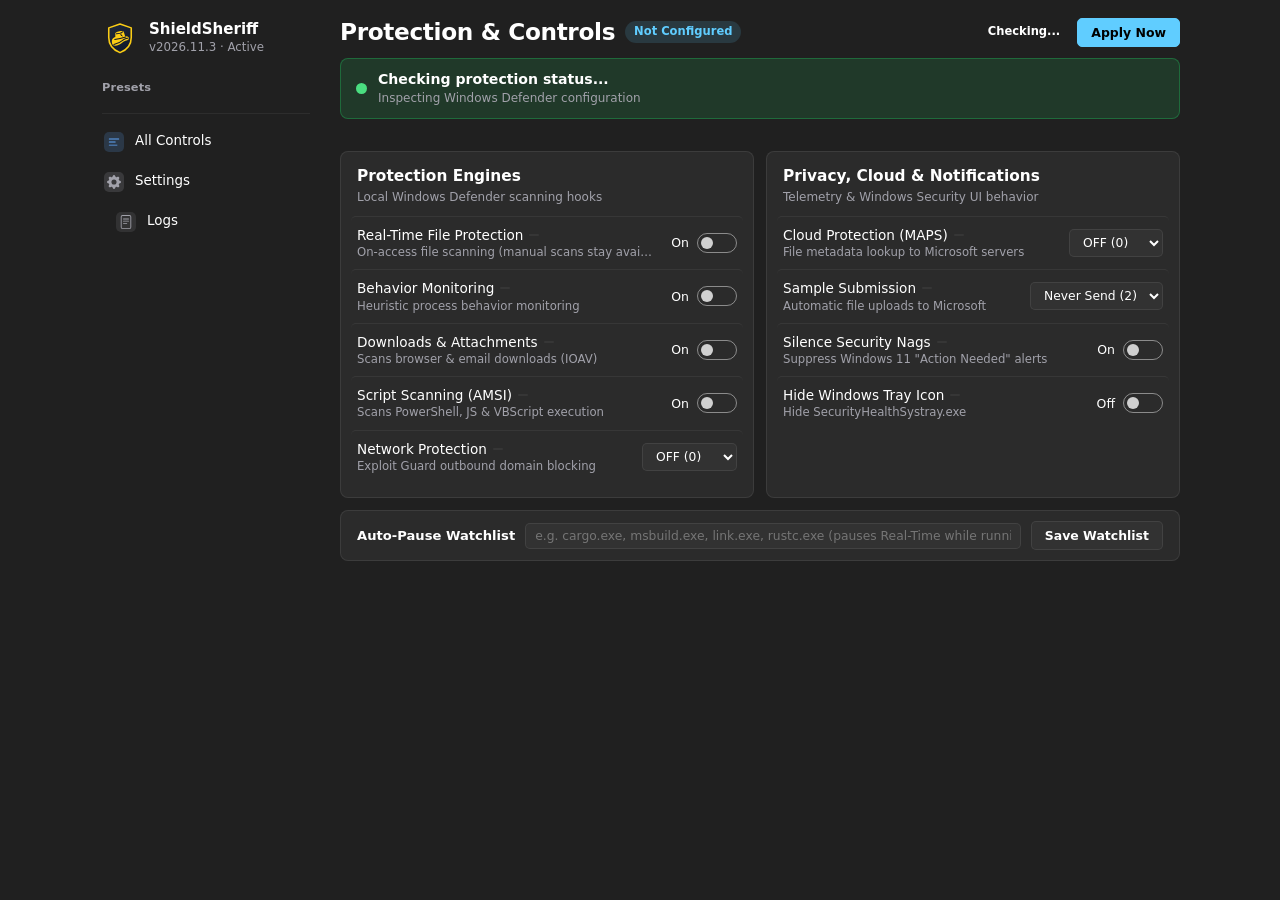
==== commit 11e1ee65: "chore(release): prepare v2026.11.5" ====
--- a/internal/ui/dashboard.html
+++ b/internal/ui/dashboard.html
@@ -92,8 +92,13 @@
     display: flex;
     align-items: center;
     gap: 11px;
-    padding: 6px 8px 14px;
-  }
+    padding: 8px 10px;
+    margin-bottom: 6px;
+    border-radius: 6px;
+    cursor: pointer;
+    transition: background 0.1s ease;
+  }
+  .sidebar-brand:hover { background: var(--nav-hover); }
   .sidebar-brand svg {
     width: 36px;
     height: 36px;
@@ -216,6 +221,9 @@
   .pill.green { background: var(--green-dim); color: var(--green); }
   .pill.red { background: var(--red-dim); color: var(--red); }
   .pill.amber { background: var(--amber-dim); color: var(--amber); }
+  .pill.muted { background: var(--nav-hover); color: var(--muted); }
+  .pill.link { cursor: pointer; }
+  .pill.link:hover { filter: brightness(1.1); }
 
   button {
     font-family: inherit;
@@ -515,7 +523,7 @@
 <div class="shell">
   <!-- Left Sidebar (Windows 11 Settings style) -->
   <aside class="sidebar">
-    <div class="sidebar-brand">
+    <div class="sidebar-brand" onclick="openAboutModal()" title="About ShieldSheriff">
       <svg viewBox="0 0 64 64" fill="none" xmlns="http://www.w3.org/2000/svg" aria-label="ShieldSheriff Logo">
         <defs>
           <linearGradient id="shieldBg" x1="12" y1="8" x2="52" y2="56" gradientUnits="userSpaceOnUse">
@@ -759,8 +767,11 @@
 
         <div class="card">
           <div class="card-head">
-            <h2>Startup, Auto-Heal &amp; Updates</h2>
-            <span class="card-sub">Background behavior, drift interval &amp; updates</span>
+            <div>
+              <h2>Startup, Auto-Heal &amp; Updates</h2>
+              <span class="card-sub">Background behavior, drift interval &amp; updates</span>
+            </div>
+            <span id="settingsModeBadge" class="pill muted" style="display:none;">Not Configured</span>
           </div>
           <div class="setting-row">
             <div class="setting-info">
@@ -827,6 +838,38 @@
       </div>
     </div>
   </main>
+</div>
+
+<div class="modal-backdrop" id="aboutModal" role="dialog" aria-modal="true" aria-labelledby="aboutTitle" onclick="if(event.target===this) closeAboutModal()">
+  <div class="modal-card">
+    <div style="display:flex;align-items:center;gap:12px;margin-bottom:10px;">
+      <svg viewBox="0 0 64 64" width="40" height="40" fill="none" xmlns="http://www.w3.org/2000/svg" aria-hidden="true">
+        <path d="M12 14 L32 7 L52 14 V31 C52 45 42 54 32 58 C22 54 12 45 12 31 Z" fill="#0F172A" stroke="#FACC15" stroke-width="2.8" stroke-linejoin="round"/>
+        <g transform="rotate(-7 32 33)">
+          <path d="M17 37 C17 31 22 28.5 27 29.5 L41.5 30.5 C46 30 48.5 32.5 47.5 35.5 C46.5 38 40.5 37 35.5 40.5 C30.5 44 22.5 46.5 18.5 43.5 C16.8 42 16.8 39.5 17 37 Z" fill="#FACC15"/>
+          <path d="M23.5 33 L25 22.5 C26 19.5 38 18.5 40 21.5 L42 32.5 Z" fill="#FACC15"/>
+          <path d="M22.5 33.5 Q32 33 42.5 31.5" stroke="#0F172A" stroke-width="1.9" stroke-linecap="round"/>
+          <path d="M20 42.2 Q29 41.2 37 36.2 Q42 33.4 46 34.2" stroke="#0F172A" stroke-width="1.7" stroke-linecap="round"/>
+          <path d="M26.5 23.8 Q32 24.8 38.5 21.8" stroke="#0F172A" stroke-width="1.7" stroke-linecap="round"/>
+          <path d="M34.5 24.8 Q32.5 27.6 36.5 29" stroke="#0F172A" stroke-width="1.6" stroke-linecap="round"/>
+        </g>
+      </svg>
+      <div>
+        <h2 id="aboutTitle" style="margin-bottom:2px;">ShieldSheriff <span id="aboutVersion" style="font-weight:400;color:var(--muted);font-size:0.85rem;">v2026.11.5</span></h2>
+        <div style="font-size:0.75rem;color:var(--muted);">Granular, Nag-Free Control for Windows 11 Defender</div>
+      </div>
+    </div>
+    <p style="margin-bottom:8px;">
+      Developed by <strong>Kurt Galiatsatos</strong> (<a href="https://github.com/kurtisnotcurtis" target="_blank" rel="noopener noreferrer" style="color:var(--accent);text-decoration:none;">@kurtisnotcurtis</a>)<br>
+      Released under the MIT License.
+    </p>
+    <p style="margin-bottom:14px;">
+      Source &amp; releases: <a href="https://github.com/kurtisnotcurtis/shieldsheriff" target="_blank" rel="noopener noreferrer" style="color:var(--accent);text-decoration:none;">github.com/kurtisnotcurtis/shieldsheriff</a>
+    </p>
+    <div class="modal-actions">
+      <button class="primary" onclick="closeAboutModal()">Close</button>
+    </div>
+  </div>
 </div>
 
 <div class="modal-backdrop" id="autoHealModal" role="dialog" aria-modal="true" aria-labelledby="autoHealTitle">
@@ -1029,6 +1072,7 @@
   const sd = data.standDown;
   if (data.version && data.version.version) {
     document.getElementById('versionBadge').textContent = 'v' + data.version.version;
+    document.getElementById('aboutVersion').textContent = 'v' + data.version.version;
   }
 
   const heroEl = document.getElementById('statusHero');
@@ -1093,6 +1137,8 @@
     btnElev.style.display = 'inline-block';
   }
 
+  const savedOrd = data.orders;
+
   // Preset Mode Badge
   const modeBadge = document.getElementById('presetModeBadge');
   if (data.firstRun || ord.presetName === 'unconfigured') {
@@ -1152,7 +1198,17 @@
   setSwitch('chkEnforceLoop', 'stateLoop', ord.enforceLoop);
   setSwitch('chkCheckUpdates', 'stateUpdates', ord.checkUpdatesOnStart);
 
-  document.getElementById('selDriftInterval').value = String(ord.driftCheckSeconds || 15);
+  const isUnconfigured = (data.firstRun || savedOrd.presetName === 'unconfigured') && !stagedOrders;
+  const settingsBadge = document.getElementById('settingsModeBadge');
+  if (settingsBadge) {
+    settingsBadge.style.display = isUnconfigured ? 'inline-flex' : 'none';
+  }
+  if (isUnconfigured && !ord.enforceLoop) {
+    document.getElementById('stateLoop').textContent = 'Not Configured';
+  }
+  const selDrift = document.getElementById('selDriftInterval');
+  selDrift.value = String(ord.driftCheckSeconds || 15);
+  selDrift.disabled = !ord.enforceLoop;
   if (data.update && data.update.checked) {
     const uEl = document.getElementById('updateStatusText');
     if (data.update.error) {
@@ -1313,6 +1369,14 @@
   renderState(currentState);
 }
 
+function openAboutModal() {
+  document.getElementById('aboutModal').classList.add('open');
+}
+
+function closeAboutModal() {
+  document.getElementById('aboutModal').classList.remove('open');
+}
+
 function closeAutoHealModal() {
   document.getElementById('autoHealModal').classList.remove('open');
 }
@@ -1358,6 +1422,12 @@
 async function applyChanges() {
   if (!currentState) return;
   if (currentState.firstRun) {
+    document.getElementById('chkConsentStartup').checked = document.getElementById('chkStartupEnabled').checked;
+    document.getElementById('chkConsentAutoHeal').checked = stagedOrders
+      ? document.getElementById('chkEnforceLoop').checked
+      : true;
+    document.getElementById('selConsentInterval').value = document.getElementById('selDriftInterval').value || '15';
+    document.getElementById('chkConsentUpdates').checked = document.getElementById('chkCheckUpdates').checked;
     document.getElementById('autoHealModal').classList.add('open');
     return;
   }
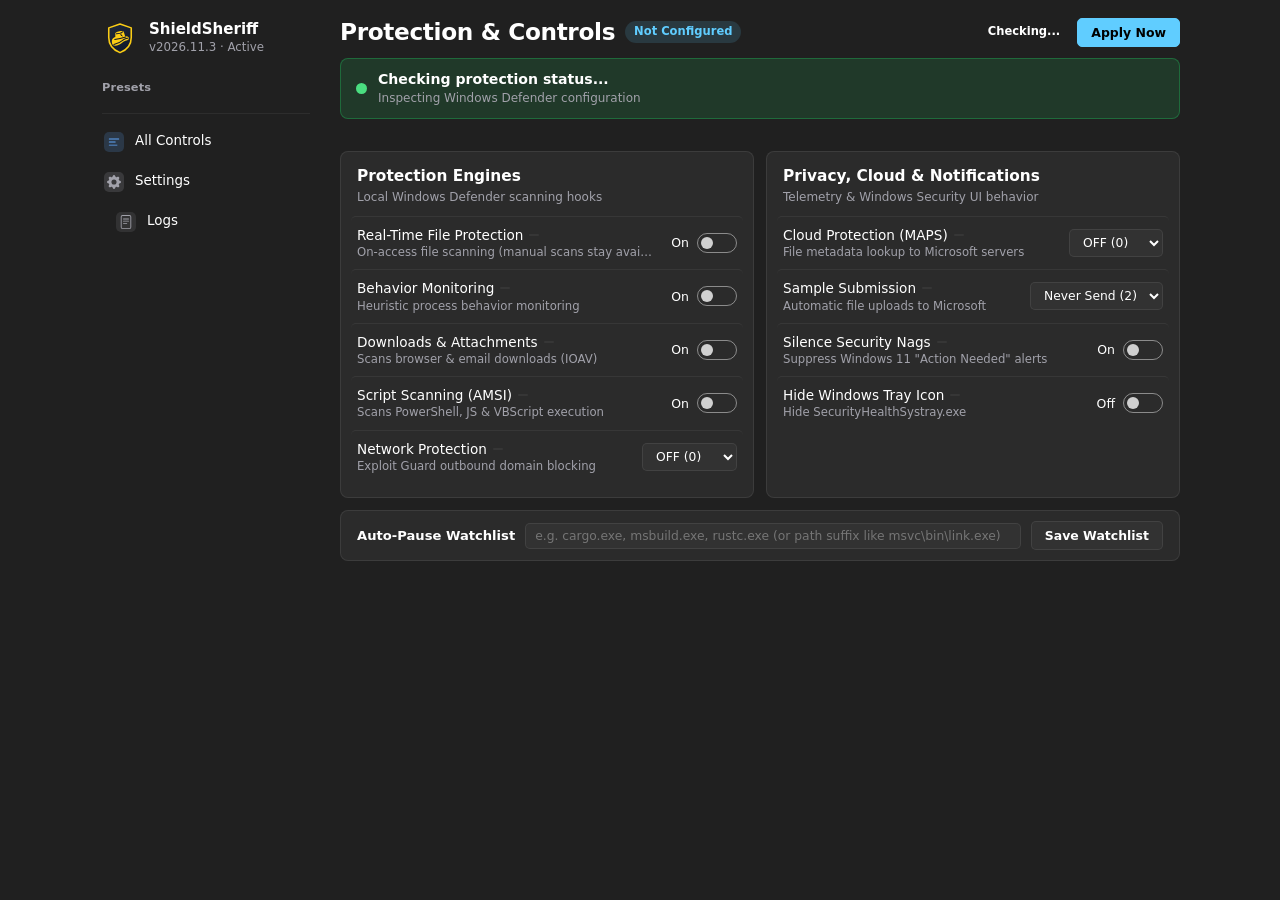
==== commit 9b08ca55: "fix: harden local API, unify governor & settings table, and add isolated tests Addresses adversarial" ====
--- a/internal/ui/dashboard.html
+++ b/internal/ui/dashboard.html
@@ -723,7 +723,7 @@
 
       <div class="watch-bar" id="rowWatch">
         <label for="txtWatchProcs">Auto-Pause Watchlist <span class="preview-tag" id="prevWatch"></span></label>
-        <input type="text" id="txtWatchProcs" oninput="stageOrdersFromUI(true)" placeholder="e.g. cargo.exe, msbuild.exe, link.exe, rustc.exe (pauses Real-Time while running)">
+        <input type="text" id="txtWatchProcs" oninput="stageFromUI(true)" placeholder="e.g. cargo.exe, msbuild.exe, rustc.exe (or path suffix like msvc\bin\link.exe)">
         <button onclick="applyChanges()">Save Watchlist</button>
       </div>
     </div>
@@ -749,18 +749,14 @@
 
           <div class="card">
             <div class="card-head">
-              <h2>Tools &amp; Service</h2>
-              <span class="card-sub">On-demand scans, Defender UI &amp; SYSTEM service</span>
-            </div>
-            <div class="btn-row" style="margin-bottom: 10px;">
+              <h2>Tools &amp; Diagnostics</h2>
+              <span class="card-sub">On-demand scans, Defender UI &amp; update checks</span>
+            </div>
+            <div class="btn-row">
               <button onclick="apiCall('/api/quick-scan')">Quick Scan</button>
-              <button onclick="apiCall('/api/update-sigs')">Update Signatures</button>
+              <button onclick="apiCall('/api/update-sigs')">Update Definitions</button>
               <button onclick="apiCall('/api/open-winsec')">Windows Security UI</button>
               <button onclick="apiCall('/api/check-updates')">Check for Updates</button>
-            </div>
-            <div class="btn-row">
-              <button onclick="apiCall('/api/service-install')">Install SYSTEM Service</button>
-              <button onclick="apiCall('/api/service-uninstall')">Remove Service</button>
             </div>
           </div>
         </div>
@@ -910,44 +906,63 @@
 <div id="toast"></div>
 
 <script>
+const API_TOKEN = "__SHIELDSHERIFF_API_TOKEN__";
+
 let currentState = null;
-let stagedOrders = null;
+let stagedConfig = null; // { policy, preferences }
 let hoveredPresetId = null;
 let activeTab = 'orders';
 
 const PRESET_META = {
-  "on-demand-only": {
+  "cloud-local": {
+    title: "Cloud + Local",
+    bg: "rgba(74, 222, 128, 0.18)",
+    fg: "#4ade80",
+    icon: `<svg viewBox="0 0 16 16" fill="currentColor"><path d="M8 1.2L2.5 3.3v4.4c0 3.5 2.3 6.1 5.5 7.1 3.2-1 5.5-3.6 5.5-7.1V3.3L8 1.2zm3.2 5.1-3.7 3.8a.6.6 0 0 1-.85 0L5.1 8.5a.6.6 0 1 1 .85-.85l1.12 1.13 3.28-3.33a.6.6 0 1 1 .85.85z"/></svg>`
+  },
+  "local-protection": {
+    title: "Local Protection",
+    bg: "rgba(56, 189, 248, 0.18)",
+    fg: "#38bdf8",
+    icon: `<svg viewBox="0 0 16 16" fill="currentColor"><path d="M8 1.2L2.5 3.3v4.4c0 3.5 2.3 6.1 5.5 7.1 3.2-1 5.5-3.6 5.5-7.1V3.3L8 1.2z"/></svg>`
+  },
+  "workstation": {
+    title: "Workstation",
+    bg: "rgba(96, 205, 255, 0.18)",
+    fg: "#60cdff",
+    icon: `<svg viewBox="0 0 16 16" fill="currentColor"><path d="M8 1.2L2.5 3.3v4.4c0 3.5 2.3 6.1 5.5 7.1 3.2-1 5.5-3.6 5.5-7.1V3.3L8 1.2z"/><path d="M6.6 6.1L4.7 8l1.9 1.9M9.4 6.1L11.3 8l-1.9 1.9" fill="none" stroke="#18181b" stroke-width="1.35" stroke-linecap="round" stroke-linejoin="round"/></svg>`
+  },
+  "on-demand": {
     title: "On-Demand Only",
     bg: "rgba(248, 113, 113, 0.18)",
     fg: "#f87171",
     icon: `<svg viewBox="0 0 16 16" fill="currentColor"><path fill-rule="evenodd" d="M8 1.2L2.5 3.3v4.4c0 3.5 2.3 6.1 5.5 7.1 3.2-1 5.5-3.6 5.5-7.1V3.3L8 1.2zM5.2 7.25a.75.75 0 0 0 0 1.5h5.6a.75.75 0 0 0 0-1.5H5.2z"/></svg>`
-  },
-  "dev-workstation": {
-    title: "Developer Workstation",
-    bg: "rgba(96, 205, 255, 0.18)",
-    fg: "#60cdff",
-    icon: `<svg viewBox="0 0 16 16" fill="currentColor"><path d="M8 1.2L2.5 3.3v4.4c0 3.5 2.3 6.1 5.5 7.1 3.2-1 5.5-3.6 5.5-7.1V3.3L8 1.2z"/><path d="M6.6 6.1L4.7 8l1.9 1.9M9.4 6.1L11.3 8l-1.9 1.9" fill="none" stroke="#18181b" stroke-width="1.35" stroke-linecap="round" stroke-linejoin="round"/></svg>`
-  },
-  "quiet-guardian": {
-    title: "Quiet Guardian",
-    bg: "rgba(56, 189, 248, 0.18)",
-    fg: "#38bdf8",
-    icon: `<svg viewBox="0 0 16 16" fill="currentColor"><path d="M8 1.2L2.5 3.3v4.4c0 3.5 2.3 6.1 5.5 7.1 3.2-1 5.5-3.6 5.5-7.1V3.3L8 1.2z"/></svg>`
-  },
-  "full-shield-no-nag": {
-    title: "Full Shield",
-    bg: "rgba(74, 222, 128, 0.18)",
-    fg: "#4ade80",
-    icon: `<svg viewBox="0 0 16 16" fill="currentColor"><path d="M8 1.2L2.5 3.3v4.4c0 3.5 2.3 6.1 5.5 7.1 3.2-1 5.5-3.6 5.5-7.1V3.3L8 1.2zm3.2 5.1-3.7 3.8a.6.6 0 0 1-.85 0L5.1 8.5a.6.6 0 1 1 .85-.85l1.12 1.13 3.28-3.33a.6.6 0 1 1 .85.85z"/></svg>`
   }
 };
 
-const PRESET_ORDER = [
-  "on-demand-only",
-  "dev-workstation",
-  "quiet-guardian",
-  "full-shield-no-nag"
-];
+async function apiFetch(path, options = {}) {
+  const headers = {
+    ...(options.headers || {}),
+    'X-ShieldSheriff-Token': API_TOKEN,
+  };
+  return fetch(path, { ...options, headers });
+}
+
+function cloneConfigSlice(cfg) {
+  return {
+    policy: {
+      ...cfg.policy,
+      autoPauseProcesses: [...(cfg.policy.autoPauseProcesses || [])],
+    },
+    preferences: { ...cfg.preferences },
+  };
+}
+
+function isCustomOrUnconfigured(data, staged) {
+  const mode = data.config.mode;
+  const presetId = (staged && staged.policy.presetId) || data.config.policy.presetId || '';
+  return mode !== 'active' || presetId === 'custom' || presetId === '';
+}
 
 function switchTab(tab) {
   activeTab = tab;
@@ -956,7 +971,7 @@
   document.getElementById('tabLogs').classList.toggle('active', tab === 'logs');
   const titles = { orders: 'Protection & Controls', ops: 'Settings', logs: 'Logs' };
   document.getElementById('pageTitle').textContent = titles[tab] || 'ShieldSheriff';
-  document.getElementById('navControls').classList.toggle('active', tab === 'orders' && currentState && (currentState.firstRun || currentState.orders.presetName === 'custom' || currentState.orders.presetName === 'unconfigured'));
+  document.getElementById('navControls').classList.toggle('active', tab === 'orders' && currentState && isCustomOrUnconfigured(currentState, stagedConfig));
   document.getElementById('navOps').classList.toggle('active', tab === 'ops');
   document.getElementById('navLogs').classList.toggle('active', tab === 'logs');
 }
@@ -971,7 +986,8 @@
 
 async function fetchState() {
   try {
-    const res = await fetch('/api/state');
+    const res = await apiFetch('/api/state');
+    if (!res.ok) return;
     const data = await res.json();
     currentState = data;
     renderState(data);
@@ -1009,9 +1025,9 @@
     return;
   }
 
-  const cur = stagedOrders || currentState.orders;
-  const tgt = preset.orders;
-  const meta = PRESET_META[hoveredPresetId] || { title: preset.name };
+  const cur = (stagedConfig || currentState.config).policy;
+  const tgt = preset.policy;
+  const meta = PRESET_META[hoveredPresetId] || { title: preset.shortName || preset.name };
 
   document.querySelectorAll('.preview-diff').forEach(el => el.classList.remove('preview-diff'));
   document.querySelectorAll('.preview-tag').forEach(el => { el.textContent = ''; });
@@ -1038,8 +1054,8 @@
   mark('rowNags', 'prevNags', !!cur.suppressAllNags !== !!tgt.suppressAllNags, tgt.suppressAllNags ? 'Silenced' : 'Active');
   mark('rowTray', 'prevTray', !!cur.muteWindowsSecSystray !== !!tgt.muteWindowsSecSystray, tgt.muteWindowsSecSystray ? 'Hidden' : 'Visible');
 
-  const curWatch = (cur.autoStandDownProcesses || []).join(', ');
-  const tgtWatch = (tgt.autoStandDownProcesses || []).join(', ');
+  const curWatch = (cur.autoPauseProcesses || []).join(', ');
+  const tgtWatch = (tgt.autoPauseProcesses || []).join(', ');
   mark('rowWatch', 'prevWatch', curWatch !== tgtWatch, tgtWatch ? 'Auto-Pause' : 'Cleared');
 
   hint.style.opacity = '1';
@@ -1062,14 +1078,27 @@
   }
 }
 
+function setHeroButton(label, className, onClick) {
+  const heroAction = document.getElementById('statusHeroAction');
+  heroAction.textContent = '';
+  if (!label) return;
+  const btn = document.createElement('button');
+  if (className) btn.className = className;
+  btn.textContent = label;
+  btn.addEventListener('click', onClick);
+  heroAction.appendChild(btn);
+}
+
 function renderState(data) {
   applyWindowsTheme(data.theme);
   const st = data.status;
-  if (!stagedOrders) {
-    stagedOrders = { ...data.orders };
-  }
-  const ord = stagedOrders;
-  const sd = data.standDown;
+  const savedCfg = data.config;
+  const view = stagedConfig || cloneConfigSlice(savedCfg);
+  const pol = view.policy;
+  const prefs = view.preferences;
+  const pause = savedCfg.pause || {};
+  const mode = savedCfg.mode || 'unconfigured';
+
   if (data.version && data.version.version) {
     document.getElementById('versionBadge').textContent = 'v' + data.version.version;
     document.getElementById('aboutVersion').textContent = 'v' + data.version.version;
@@ -1078,53 +1107,57 @@
   const heroEl = document.getElementById('statusHero');
   const heroTitle = document.getElementById('statusHeroTitle');
   const heroDesc = document.getElementById('statusHeroDesc');
-  const heroAction = document.getElementById('statusHeroAction');
   const sidebarStatus = document.getElementById('sidebarStatus');
-  const levelName = ord.presetName === 'custom'
+  const levelName = pol.presetId === 'custom'
     ? 'Custom'
-    : ((PRESET_META[ord.presetName] && PRESET_META[ord.presetName].title) || ord.presetName);
-
-  if (data.firstRun) {
-    sidebarStatus.textContent = ord.presetName === 'passive' ? 'Passive' : (st.realtimeProtection ? 'Protected' : 'Real-Time Off');
+    : ((PRESET_META[pol.presetId] && PRESET_META[pol.presetId].title) || pol.presetId || 'Custom');
+
+  setHeroButton(null);
+  if (data.configError) {
+    sidebarStatus.textContent = 'Config Error';
+    heroEl.className = 'status-hero yellow';
+    heroTitle.textContent = 'Configuration Error · Enforcement Halted';
+    heroDesc.textContent = data.configError;
+  } else if (mode === 'unconfigured') {
+    sidebarStatus.textContent = st.realtimeProtection ? 'Protected' : 'Real-Time Off';
     heroEl.className = 'status-hero ' + (st.realtimeProtection ? 'green' : 'red');
-    heroTitle.textContent = ord.presetName === 'passive' ? 'Passive Mode · Not Enforcing' : 'First-Run Setup · Showing Current PC Settings';
-    heroDesc.textContent = ord.presetName === 'passive'
-      ? 'ShieldSheriff policies have been reverted. Select a preset or toggle any setting and click Apply Now to re-enable.'
-      : 'Select a preset on the left or adjust any toggle below to begin managing Windows Defender.';
-    heroAction.innerHTML = '';
-  } else if (sd.active) {
+    heroTitle.textContent = 'First-Run Setup · Showing Current PC Settings';
+    heroDesc.textContent = 'Select a preset on the left or adjust any toggle below to begin managing Windows Defender.';
+  } else if (mode === 'passive') {
+    sidebarStatus.textContent = 'Passive';
+    heroEl.className = 'status-hero ' + (st.realtimeProtection ? 'green' : 'red');
+    heroTitle.textContent = 'Passive Mode · Not Enforcing';
+    heroDesc.textContent = 'ShieldSheriff policies have been reverted. Select a preset or toggle any setting and click Apply Now to re-enable.';
+  } else if (pause.active) {
     sidebarStatus.textContent = 'Paused';
     heroEl.className = 'status-hero yellow';
-    heroTitle.textContent = 'Paused: ' + sd.reason;
-    heroDesc.textContent = 'Real-Time Protection is temporarily paused (yellow tray icon) and will resume automatically.';
-    heroAction.innerHTML = '<button onclick="standDown(0)">Resume Now</button>';
+    heroTitle.textContent = 'Paused: ' + (pause.reason || 'Temporary Pause');
+    heroDesc.textContent = 'Real-Time Protection is temporarily paused and will resume automatically.';
+    setHeroButton('Resume Now', '', () => pauseProtection(0));
   } else if (st.tamperProtectionActive) {
     sidebarStatus.textContent = 'Attention';
     heroEl.className = 'status-hero yellow';
     heroTitle.textContent = 'Attention Needed: Tamper Protection On';
-    heroDesc.textContent = 'Windows Defender Tamper Protection is blocking policy locks (yellow tray icon). Turn it off once in Windows Security.';
-    heroAction.innerHTML = '<button class="warn" onclick="apiCall(\'/api/open-winsec\')">Open Windows Security</button>';
+    heroDesc.textContent = 'Windows Defender Tamper Protection is blocking policy locks. Turn it off once in Windows Security.';
+    setHeroButton('Open Windows Security', 'warn', () => apiCall('/api/open-winsec'));
   } else if (!st.inCompliance) {
     sidebarStatus.textContent = 'Attention';
     heroEl.className = 'status-hero yellow';
-    heroTitle.textContent = `Attention Needed: ${st.driftItems.length} Drift Item(s)`;
-    heroDesc.textContent = 'Live Defender settings differ from your configuration (yellow tray icon).';
-    heroAction.innerHTML = '';
+    heroTitle.textContent = `Attention Needed: ${(st.driftItems || []).length} Drift Item(s)`;
+    heroDesc.textContent = 'Live Defender settings differ from your configuration.';
   } else if (!st.realtimeProtection) {
     sidebarStatus.textContent = 'Real-Time Off';
     heroEl.className = 'status-hero red';
     heroTitle.textContent = 'Real-Time Off · ' + levelName;
-    heroDesc.textContent = 'On-access scanning is disabled (red tray icon). Manual scans and definition updates remain available.';
-    heroAction.innerHTML = '';
+    heroDesc.textContent = 'On-access scanning is disabled. Manual scans and definition updates remain available.';
   } else {
     sidebarStatus.textContent = 'Protected';
     heroEl.className = 'status-hero green';
     heroTitle.textContent = 'Protected · ' + levelName;
-    heroDesc.textContent = 'Real-Time Protection is active and settings match your configuration (green tray icon).';
-    heroAction.innerHTML = '';
-  }
-
-  // Elevation Pill & Apply Now availability
+    heroDesc.textContent = 'Real-Time Protection is active and settings match your configuration.';
+  }
+
+  // Elevation Pill
   const elevEl = document.getElementById('elevationBadge');
   const btnElev = document.getElementById('btnElevate');
   if (st.isElevated) {
@@ -1137,78 +1170,81 @@
     btnElev.style.display = 'inline-block';
   }
 
-  const savedOrd = data.orders;
-
   // Preset Mode Badge
   const modeBadge = document.getElementById('presetModeBadge');
-  if (data.firstRun || ord.presetName === 'unconfigured') {
-    modeBadge.className = 'pill accent';
+  modeBadge.className = 'pill accent';
+  if (mode === 'unconfigured' && !stagedConfig) {
     modeBadge.textContent = 'Not Configured';
-  } else if (ord.presetName === 'custom') {
-    modeBadge.className = 'pill accent';
+  } else if (mode === 'passive' && !stagedConfig) {
+    modeBadge.textContent = 'Passive Mode';
+  } else if (pol.presetId === 'custom' || !pol.presetId) {
     modeBadge.textContent = 'Custom Override';
   } else {
-    const m = PRESET_META[ord.presetName];
-    modeBadge.className = 'pill accent';
-    modeBadge.textContent = m ? m.title : ord.presetName;
-  }
-
-  // Sidebar Presets
+    const m = PRESET_META[pol.presetId];
+    modeBadge.textContent = m ? m.title : pol.presetId;
+  }
+
+  // Sidebar Presets (already ordered canonically by backend)
   const sbPresets = document.getElementById('sidebarPresets');
-  sbPresets.innerHTML = '';
-  const orderedPresets = [...(data.presets || [])].sort((a, b) => {
-    const ia = PRESET_ORDER.indexOf(a.id);
-    const ib = PRESET_ORDER.indexOf(b.id);
-    return (ia === -1 ? 99 : ia) - (ib === -1 ? 99 : ib);
-  });
-  orderedPresets.forEach(p => {
-    const meta = PRESET_META[p.id] || { title: p.name, bg: 'var(--accent-dim)', fg: 'var(--accent)', icon: '' };
-    const isActive = activeTab === 'orders' && ord.presetName === p.id;
+  sbPresets.textContent = '';
+  (data.presets || []).forEach(p => {
+    const meta = PRESET_META[p.id] || { title: p.shortName || p.name, bg: 'var(--accent-dim)', fg: 'var(--accent)', icon: '' };
+    const isActive = activeTab === 'orders' && (mode === 'active' || stagedConfig) && pol.presetId === p.id;
     const item = document.createElement('div');
     item.className = 'nav-item' + (isActive ? ' active' : '');
-    item.onclick = () => {
+    item.addEventListener('click', () => {
       if (activeTab !== 'orders') switchTab('orders');
       applyPreset(p.id);
-    };
-    item.onmouseenter = () => previewPreset(p.id);
-    item.onmouseleave = () => clearPresetPreview();
-    item.innerHTML = `
-      <span class="nav-icon" style="background: ${meta.bg}; color: ${meta.fg};">${meta.icon}</span>
-      <span class="nav-item-text">${meta.title}</span>
-    `;
+    });
+    item.addEventListener('mouseenter', () => previewPreset(p.id));
+    item.addEventListener('mouseleave', () => clearPresetPreview());
+
+    const iconSpan = document.createElement('span');
+    iconSpan.className = 'nav-icon';
+    iconSpan.style.background = meta.bg;
+    iconSpan.style.color = meta.fg;
+    iconSpan.innerHTML = meta.icon;
+
+    const textSpan = document.createElement('span');
+    textSpan.className = 'nav-item-text';
+    textSpan.textContent = meta.title;
+
+    item.appendChild(iconSpan);
+    item.appendChild(textSpan);
     sbPresets.appendChild(item);
   });
 
-  document.getElementById('navControls').classList.toggle('active', activeTab === 'orders' && (data.firstRun || ord.presetName === 'custom' || ord.presetName === 'unconfigured'));
+  document.getElementById('navControls').classList.toggle('active', activeTab === 'orders' && isCustomOrUnconfigured(data, stagedConfig));
   document.getElementById('navOps').classList.toggle('active', activeTab === 'ops');
   document.getElementById('navLogs').classList.toggle('active', activeTab === 'logs');
 
-  // Form controls + On/Off text
+  // Form controls
   const setSwitch = (chkId, stateId, val) => {
     document.getElementById(chkId).checked = !!val;
     document.getElementById(stateId).textContent = val ? 'On' : 'Off';
   };
-  setSwitch('chkRealtime', 'stateRtp', ord.realtimeProtection);
-  setSwitch('chkBehavior', 'stateBm', ord.behaviorMonitoring);
-  setSwitch('chkIOAV', 'stateIoav', ord.ioavProtection);
-  setSwitch('chkScript', 'stateScript', ord.scriptScanning);
-  setSwitch('chkSuppressAllNags', 'stateNags', ord.suppressAllNags);
-  setSwitch('chkMuteSystray', 'stateTray', ord.muteWindowsSecSystray);
-  setSwitch('chkStartupEnabled', 'stateStartup', ord.startupEnabled);
-  setSwitch('chkEnforceLoop', 'stateLoop', ord.enforceLoop);
-  setSwitch('chkCheckUpdates', 'stateUpdates', ord.checkUpdatesOnStart);
-
-  const isUnconfigured = (data.firstRun || savedOrd.presetName === 'unconfigured') && !stagedOrders;
+  setSwitch('chkRealtime', 'stateRtp', pol.realtimeProtection);
+  setSwitch('chkBehavior', 'stateBm', pol.behaviorMonitoring);
+  setSwitch('chkIOAV', 'stateIoav', pol.ioavProtection);
+  setSwitch('chkScript', 'stateScript', pol.scriptScanning);
+  setSwitch('chkSuppressAllNags', 'stateNags', pol.suppressAllNags);
+  setSwitch('chkMuteSystray', 'stateTray', pol.muteWindowsSecSystray);
+  setSwitch('chkStartupEnabled', 'stateStartup', prefs.startupEnabled);
+  setSwitch('chkEnforceLoop', 'stateLoop', prefs.autoHeal);
+  setSwitch('chkCheckUpdates', 'stateUpdates', prefs.checkUpdatesOnStart);
+
+  const isUnconfigured = mode === 'unconfigured' && !stagedConfig;
   const settingsBadge = document.getElementById('settingsModeBadge');
   if (settingsBadge) {
     settingsBadge.style.display = isUnconfigured ? 'inline-flex' : 'none';
   }
-  if (isUnconfigured && !ord.enforceLoop) {
+  if (isUnconfigured && !prefs.autoHeal) {
     document.getElementById('stateLoop').textContent = 'Not Configured';
   }
   const selDrift = document.getElementById('selDriftInterval');
-  selDrift.value = String(ord.driftCheckSeconds || 15);
-  selDrift.disabled = !ord.enforceLoop;
+  selDrift.value = String(prefs.driftCheckSeconds || 15);
+  selDrift.disabled = !prefs.autoHeal;
+
   if (data.update && data.update.checked) {
     const uEl = document.getElementById('updateStatusText');
     if (data.update.error) {
@@ -1220,16 +1256,16 @@
     }
   }
 
-  document.getElementById('selCloud').value = String(ord.cloudProtection);
-  document.getElementById('selSamples').value = String(ord.sampleSubmission);
-  document.getElementById('selNetwork').value = String(ord.networkProtection);
+  document.getElementById('selCloud').value = String(pol.cloudProtection);
+  document.getElementById('selSamples').value = String(pol.sampleSubmission);
+  document.getElementById('selNetwork').value = String(pol.networkProtection);
 
   if (document.activeElement !== document.getElementById('txtWatchProcs')) {
-    document.getElementById('txtWatchProcs').value = (ord.autoStandDownProcesses || []).join(', ');
+    document.getElementById('txtWatchProcs').value = (pol.autoPauseProcesses || []).join(', ');
   }
   updateApplyButtonState();
 
-  // Live tags (only shown when live Defender state differs from configured setting)
+  // Live tags (shown when live Defender state differs from configured policy)
   const setLive = (id, text, matches) => {
     const el = document.getElementById(id);
     if (matches) {
@@ -1241,15 +1277,15 @@
       el.className = 'live-tag off';
     }
   };
-  setLive('liveRtpTag', st.realtimeProtection ? 'ON' : 'OFF', !!st.realtimeProtection === !!ord.realtimeProtection || sd.active);
-  setLive('liveBmTag', st.behaviorMonitoring ? 'ON' : 'OFF', !!st.behaviorMonitoring === !!ord.behaviorMonitoring);
-  setLive('liveIoavTag', st.ioavProtection ? 'ON' : 'OFF', !!st.ioavProtection === !!ord.ioavProtection);
-  setLive('liveScriptTag', st.scriptScanning ? 'ON' : 'OFF', !!st.scriptScanning === !!ord.scriptScanning);
-  setLive('liveNetTag', st.networkProtection === 0 ? 'OFF' : (st.networkProtection === 1 ? 'Block' : 'Audit'), st.networkProtection === ord.networkProtection);
-  setLive('liveCloudTag', st.cloudProtection === 0 ? 'OFF' : (st.cloudProtection === 1 ? 'Basic' : 'Adv'), st.cloudProtection === ord.cloudProtection);
-  setLive('liveSamplesTag', st.sampleSubmission === 2 ? 'Never' : String(st.sampleSubmission), st.sampleSubmission === ord.sampleSubmission);
-  setLive('liveNagTag', st.nagsSuppressed ? 'Silenced' : 'Active', !!st.nagsSuppressed === !!ord.suppressAllNags);
-  setLive('liveTrayTag', st.securityTrayIconMuted ? 'Muted' : 'Visible', !!st.securityTrayIconMuted === !!ord.muteWindowsSecSystray);
+  setLive('liveRtpTag', st.realtimeProtection ? 'ON' : 'OFF', !!st.realtimeProtection === !!pol.realtimeProtection || pause.active);
+  setLive('liveBmTag', st.behaviorMonitoring ? 'ON' : 'OFF', !!st.behaviorMonitoring === !!pol.behaviorMonitoring);
+  setLive('liveIoavTag', st.ioavProtection ? 'ON' : 'OFF', !!st.ioavProtection === !!pol.ioavProtection);
+  setLive('liveScriptTag', st.scriptScanning ? 'ON' : 'OFF', !!st.scriptScanning === !!pol.scriptScanning);
+  setLive('liveNetTag', st.networkProtection === 0 ? 'OFF' : (st.networkProtection === 1 ? 'Block' : 'Audit'), st.networkProtection === pol.networkProtection);
+  setLive('liveCloudTag', st.cloudProtection === 0 ? 'OFF' : (st.cloudProtection === 1 ? 'Basic' : 'Adv'), st.cloudProtection === pol.cloudProtection);
+  setLive('liveSamplesTag', st.sampleSubmission === 2 ? 'Never' : String(st.sampleSubmission), st.sampleSubmission === pol.sampleSubmission);
+  setLive('liveNagTag', st.nagsSuppressed ? 'Silenced' : 'Active', !!st.nagsSuppressed === !!pol.suppressAllNags);
+  setLive('liveTrayTag', st.securityTrayIconMuted ? 'Muted' : 'Visible', !!st.securityTrayIconMuted === !!pol.muteWindowsSecSystray);
 
   // Telemetry KV
   document.getElementById('kvTamper').textContent = st.tamperProtectionActive
@@ -1260,38 +1296,50 @@
   document.getElementById('kvSig').textContent = st.signatureVersion || '-';
   document.getElementById('cfgPathLabel').textContent = data.configPath || 'config.json';
 
-  // Audit Log
+  // Audit Log (safe DOM construction — no innerHTML to prevent stored XSS)
   const auditEl = document.getElementById('auditList');
-  auditEl.innerHTML = '';
+  auditEl.textContent = '';
   (data.auditLog || []).forEach(entry => {
     const row = document.createElement('div');
     row.className = 'audit-item';
-    const ts = new Date(entry.timestamp).toLocaleTimeString();
-    row.innerHTML = `<span class="ts">[${ts}]</span><span class="cat">${entry.category}</span>${entry.message}`;
+
+    const tsSpan = document.createElement('span');
+    tsSpan.className = 'ts';
+    tsSpan.textContent = '[' + new Date(entry.timestamp).toLocaleTimeString() + ']';
+
+    const catSpan = document.createElement('span');
+    catSpan.className = 'cat';
+    catSpan.textContent = entry.category || '';
+
+    row.appendChild(tsSpan);
+    row.appendChild(catSpan);
+    row.appendChild(document.createTextNode(entry.message || ''));
     auditEl.appendChild(row);
   });
 
   renderPresetDiffPreview();
 }
 
-function ordersEqual(a, b) {
+function configSlicesEqual(a, b) {
   if (!a || !b) return false;
-  const watchA = (a.autoStandDownProcesses || []).join(',');
-  const watchB = (b.autoStandDownProcesses || []).join(',');
-  return (a.presetName || '') === (b.presetName || '') &&
-    !!a.realtimeProtection === !!b.realtimeProtection &&
-    !!a.behaviorMonitoring === !!b.behaviorMonitoring &&
-    !!a.ioavProtection === !!b.ioavProtection &&
-    !!a.scriptScanning === !!b.scriptScanning &&
-    a.networkProtection === b.networkProtection &&
-    a.cloudProtection === b.cloudProtection &&
-    a.sampleSubmission === b.sampleSubmission &&
-    !!a.suppressAllNags === !!b.suppressAllNags &&
-    !!a.muteWindowsSecSystray === !!b.muteWindowsSecSystray &&
-    !!a.startupEnabled === !!b.startupEnabled &&
-    !!a.enforceLoop === !!b.enforceLoop &&
-    (a.driftCheckSeconds || 15) === (b.driftCheckSeconds || 15) &&
-    !!a.checkUpdatesOnStart === !!b.checkUpdatesOnStart &&
+  const ap = a.policy, bp = b.policy;
+  const apr = a.preferences, bpr = b.preferences;
+  const watchA = (ap.autoPauseProcesses || []).join(',');
+  const watchB = (bp.autoPauseProcesses || []).join(',');
+  return (ap.presetId || '') === (bp.presetId || '') &&
+    !!ap.realtimeProtection === !!bp.realtimeProtection &&
+    !!ap.behaviorMonitoring === !!bp.behaviorMonitoring &&
+    !!ap.ioavProtection === !!bp.ioavProtection &&
+    !!ap.scriptScanning === !!bp.scriptScanning &&
+    ap.networkProtection === bp.networkProtection &&
+    ap.cloudProtection === bp.cloudProtection &&
+    ap.sampleSubmission === bp.sampleSubmission &&
+    !!ap.suppressAllNags === !!bp.suppressAllNags &&
+    !!ap.muteWindowsSecSystray === !!bp.muteWindowsSecSystray &&
+    !!apr.startupEnabled === !!bpr.startupEnabled &&
+    !!apr.autoHeal === !!bpr.autoHeal &&
+    (apr.driftCheckSeconds || 15) === (bpr.driftCheckSeconds || 15) &&
+    !!apr.checkUpdatesOnStart === !!bpr.checkUpdatesOnStart &&
     watchA === watchB;
 }
 
@@ -1299,49 +1347,55 @@
   const btnApply = document.getElementById('btnApplyNow');
   if (!btnApply || !currentState) return;
   const st = currentState.status;
-  const staged = stagedOrders || currentState.orders;
-  const hasEdits = !ordersEqual(staged, currentState.orders);
-  const needsSync = !currentState.firstRun && !st.inCompliance;
+  const mode = currentState.config.mode;
+  const hasEdits = stagedConfig && !configSlicesEqual(stagedConfig, currentState.config);
+  const needsSync = mode === 'active' && !st.inCompliance;
 
   if (!st.isElevated) {
     btnApply.disabled = true;
     btnApply.title = 'Administrator privileges required to apply changes';
   } else if (!hasEdits && !needsSync) {
     btnApply.disabled = true;
-    btnApply.title = currentState.firstRun ? 'Select a preset or adjust a setting first' : 'All settings are already applied';
+    btnApply.title = mode !== 'active' ? 'Select a preset or adjust a setting first' : 'All settings are already applied';
   } else {
     btnApply.disabled = false;
     btnApply.title = '';
   }
 }
 
-function readOrdersFromForm(baseOrders, presetName) {
+function readConfigFromForm(baseSlice, presetId) {
   const watchRaw = document.getElementById('txtWatchProcs').value;
   const watchList = watchRaw.split(',').map(s => s.trim()).filter(Boolean);
   return {
-    ...baseOrders,
-    presetName: presetName,
-    startupEnabled: document.getElementById('chkStartupEnabled').checked,
-    enforceLoop: document.getElementById('chkEnforceLoop').checked,
-    driftCheckSeconds: parseInt(document.getElementById('selDriftInterval').value, 10) || 15,
-    checkUpdatesOnStart: document.getElementById('chkCheckUpdates').checked,
-    suppressAllNags: document.getElementById('chkSuppressAllNags').checked,
-    suppressEnhancedNags: document.getElementById('chkSuppressAllNags').checked,
-    muteWindowsSecSystray: document.getElementById('chkMuteSystray').checked,
-    cloudProtection: parseInt(document.getElementById('selCloud').value, 10),
-    sampleSubmission: parseInt(document.getElementById('selSamples').value, 10),
-    realtimeProtection: document.getElementById('chkRealtime').checked,
-    behaviorMonitoring: document.getElementById('chkBehavior').checked,
-    ioavProtection: document.getElementById('chkIOAV').checked,
-    scriptScanning: document.getElementById('chkScript').checked,
-    networkProtection: parseInt(document.getElementById('selNetwork').value, 10),
-    autoStandDownProcesses: watchList,
+    policy: {
+      ...baseSlice.policy,
+      presetId: presetId,
+      suppressAllNags: document.getElementById('chkSuppressAllNags').checked,
+      suppressEnhancedNags: document.getElementById('chkSuppressAllNags').checked,
+      muteWindowsSecSystray: document.getElementById('chkMuteSystray').checked,
+      cloudProtection: parseInt(document.getElementById('selCloud').value, 10),
+      sampleSubmission: parseInt(document.getElementById('selSamples').value, 10),
+      realtimeProtection: document.getElementById('chkRealtime').checked,
+      behaviorMonitoring: document.getElementById('chkBehavior').checked,
+      ioavProtection: document.getElementById('chkIOAV').checked,
+      scriptScanning: document.getElementById('chkScript').checked,
+      networkProtection: parseInt(document.getElementById('selNetwork').value, 10),
+      autoPauseProcesses: watchList,
+    },
+    preferences: {
+      ...baseSlice.preferences,
+      startupEnabled: document.getElementById('chkStartupEnabled').checked,
+      autoHeal: document.getElementById('chkEnforceLoop').checked,
+      driftCheckSeconds: parseInt(document.getElementById('selDriftInterval').value, 10) || 15,
+      checkUpdatesOnStart: document.getElementById('chkCheckUpdates').checked,
+    },
   };
 }
 
-function stageOrdersFromUI(skipRender) {
+function stageFromUI(skipRender) {
   if (!currentState) return;
-  stagedOrders = readOrdersFromForm(stagedOrders || currentState.orders, 'custom');
+  const base = stagedConfig || cloneConfigSlice(currentState.config);
+  stagedConfig = readConfigFromForm(base, 'custom');
   if (skipRender) {
     updateApplyButtonState();
     return;
@@ -1350,21 +1404,21 @@
 }
 
 function saveOrdersFromUI() {
-  stageOrdersFromUI(false);
+  stageFromUI(false);
 }
 
 function applyPreset(id) {
   if (!currentState) return;
   const preset = (currentState.presets || []).find(p => p.id === id);
   if (!preset) return;
-  const cur = stagedOrders || currentState.orders;
-  stagedOrders = {
-    ...preset.orders,
-    presetName: preset.id,
-    startupEnabled: cur.startupEnabled,
-    enforceLoop: cur.enforceLoop,
-    driftCheckSeconds: cur.driftCheckSeconds || 15,
-    checkUpdatesOnStart: cur.checkUpdatesOnStart,
+  const curPrefs = (stagedConfig || currentState.config).preferences;
+  stagedConfig = {
+    policy: {
+      ...preset.policy,
+      presetId: preset.id,
+      autoPauseProcesses: [...(preset.policy.autoPauseProcesses || [])],
+    },
+    preferences: { ...curPrefs },
   };
   renderState(currentState);
 }
@@ -1384,46 +1438,57 @@
 async function finishFirstRunApply() {
   closeAutoHealModal();
   if (!currentState) return;
-  const base = stagedOrders || currentState.orders;
-  const orders = {
-    ...readOrdersFromForm(base, base.presetName || 'custom'),
-    elected: true,
+  const base = stagedConfig || cloneConfigSlice(currentState.config);
+  const next = readConfigFromForm(base, base.policy.presetId || 'custom');
+  next.preferences = {
     startupEnabled: document.getElementById('chkConsentStartup').checked,
-    enforceLoop: document.getElementById('chkConsentAutoHeal').checked,
+    autoHeal: document.getElementById('chkConsentAutoHeal').checked,
     driftCheckSeconds: parseInt(document.getElementById('selConsentInterval').value, 10) || 15,
     checkUpdatesOnStart: document.getElementById('chkConsentUpdates').checked,
   };
-  const res = await fetch('/api/orders', {
+  const res = await apiFetch('/api/config', {
     method: 'POST',
-    headers: {'Content-Type': 'application/json'},
-    body: JSON.stringify(orders)
+    headers: { 'Content-Type': 'application/json' },
+    body: JSON.stringify({
+      mode: 'active',
+      policy: next.policy,
+      preferences: next.preferences,
+    }),
   });
   const out = await res.json();
-  stagedOrders = null;
+  stagedConfig = null;
   showToast(out.message || 'Configuration applied');
   fetchState();
 }
 
-async function standDown(minutes) {
-  const res = await fetch('/api/standdown?minutes=' + minutes, { method: 'POST' });
+async function pauseProtection(minutes) {
+  const res = await apiFetch('/api/pause', {
+    method: 'POST',
+    headers: { 'Content-Type': 'application/json' },
+    body: JSON.stringify({ minutes: minutes }),
+  });
   const out = await res.json();
   showToast(out.message || 'Pause state updated');
   fetchState();
 }
 
+function standDown(minutes) {
+  return pauseProtection(minutes);
+}
+
 async function enterPassiveMode() {
-  const res = await fetch('/api/passive', { method: 'POST' });
+  const res = await apiFetch('/api/passive', { method: 'POST' });
   const out = await res.json();
-  stagedOrders = null;
+  stagedConfig = null;
   showToast(out.message || 'Entered Passive Mode');
   fetchState();
 }
 
 async function applyChanges() {
   if (!currentState) return;
-  if (currentState.firstRun) {
+  if (currentState.config.mode === 'unconfigured') {
     document.getElementById('chkConsentStartup').checked = document.getElementById('chkStartupEnabled').checked;
-    document.getElementById('chkConsentAutoHeal').checked = stagedOrders
+    document.getElementById('chkConsentAutoHeal').checked = stagedConfig
       ? document.getElementById('chkEnforceLoop').checked
       : true;
     document.getElementById('selConsentInterval').value = document.getElementById('selDriftInterval').value || '15';
@@ -1435,18 +1500,19 @@
   btnApply.disabled = true;
   btnApply.textContent = 'Applying...';
   try {
-    const base = stagedOrders || currentState.orders;
-    const orders = {
-      ...readOrdersFromForm(base, base.presetName || 'custom'),
-      elected: true,
-    };
-    const res = await fetch('/api/orders', {
+    const base = stagedConfig || cloneConfigSlice(currentState.config);
+    const next = readConfigFromForm(base, base.policy.presetId || 'custom');
+    const res = await apiFetch('/api/config', {
       method: 'POST',
-      headers: {'Content-Type': 'application/json'},
-      body: JSON.stringify(orders)
+      headers: { 'Content-Type': 'application/json' },
+      body: JSON.stringify({
+        mode: 'active',
+        policy: next.policy,
+        preferences: next.preferences,
+      }),
     });
     const out = await res.json();
-    stagedOrders = null;
+    stagedConfig = null;
     showToast(out.message || 'Settings applied');
     await fetchState();
   } finally {
@@ -1456,14 +1522,14 @@
 }
 
 async function elevateApp() {
-  const res = await fetch('/api/elevate', { method: 'POST' });
+  const res = await apiFetch('/api/elevate', { method: 'POST' });
   const out = await res.json();
   showToast(out.message || 'Launching Administrator prompt...');
 }
 
 async function apiCall(path) {
   showToast('Working...');
-  const res = await fetch(path, { method: 'POST' });
+  const res = await apiFetch(path, { method: 'POST' });
   const out = await res.json();
   showToast(out.message || 'Done');
   fetchState();
